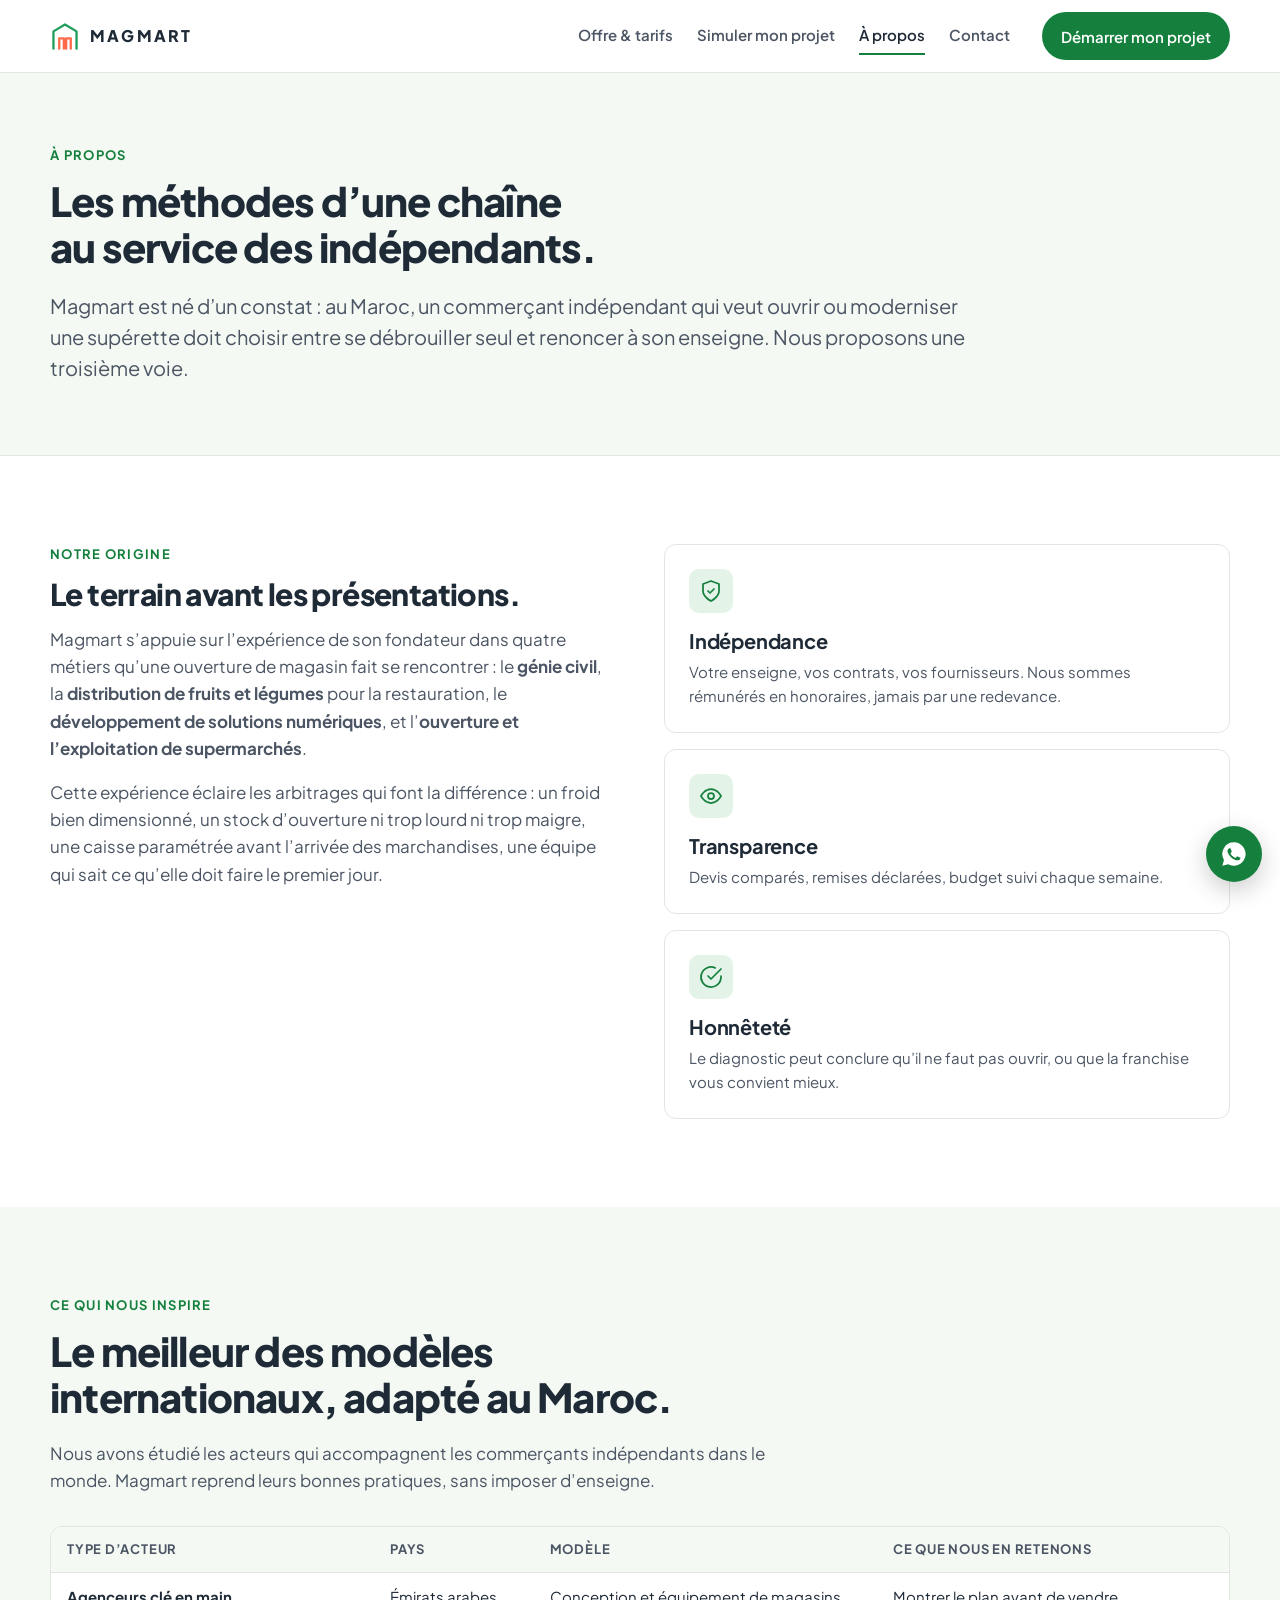
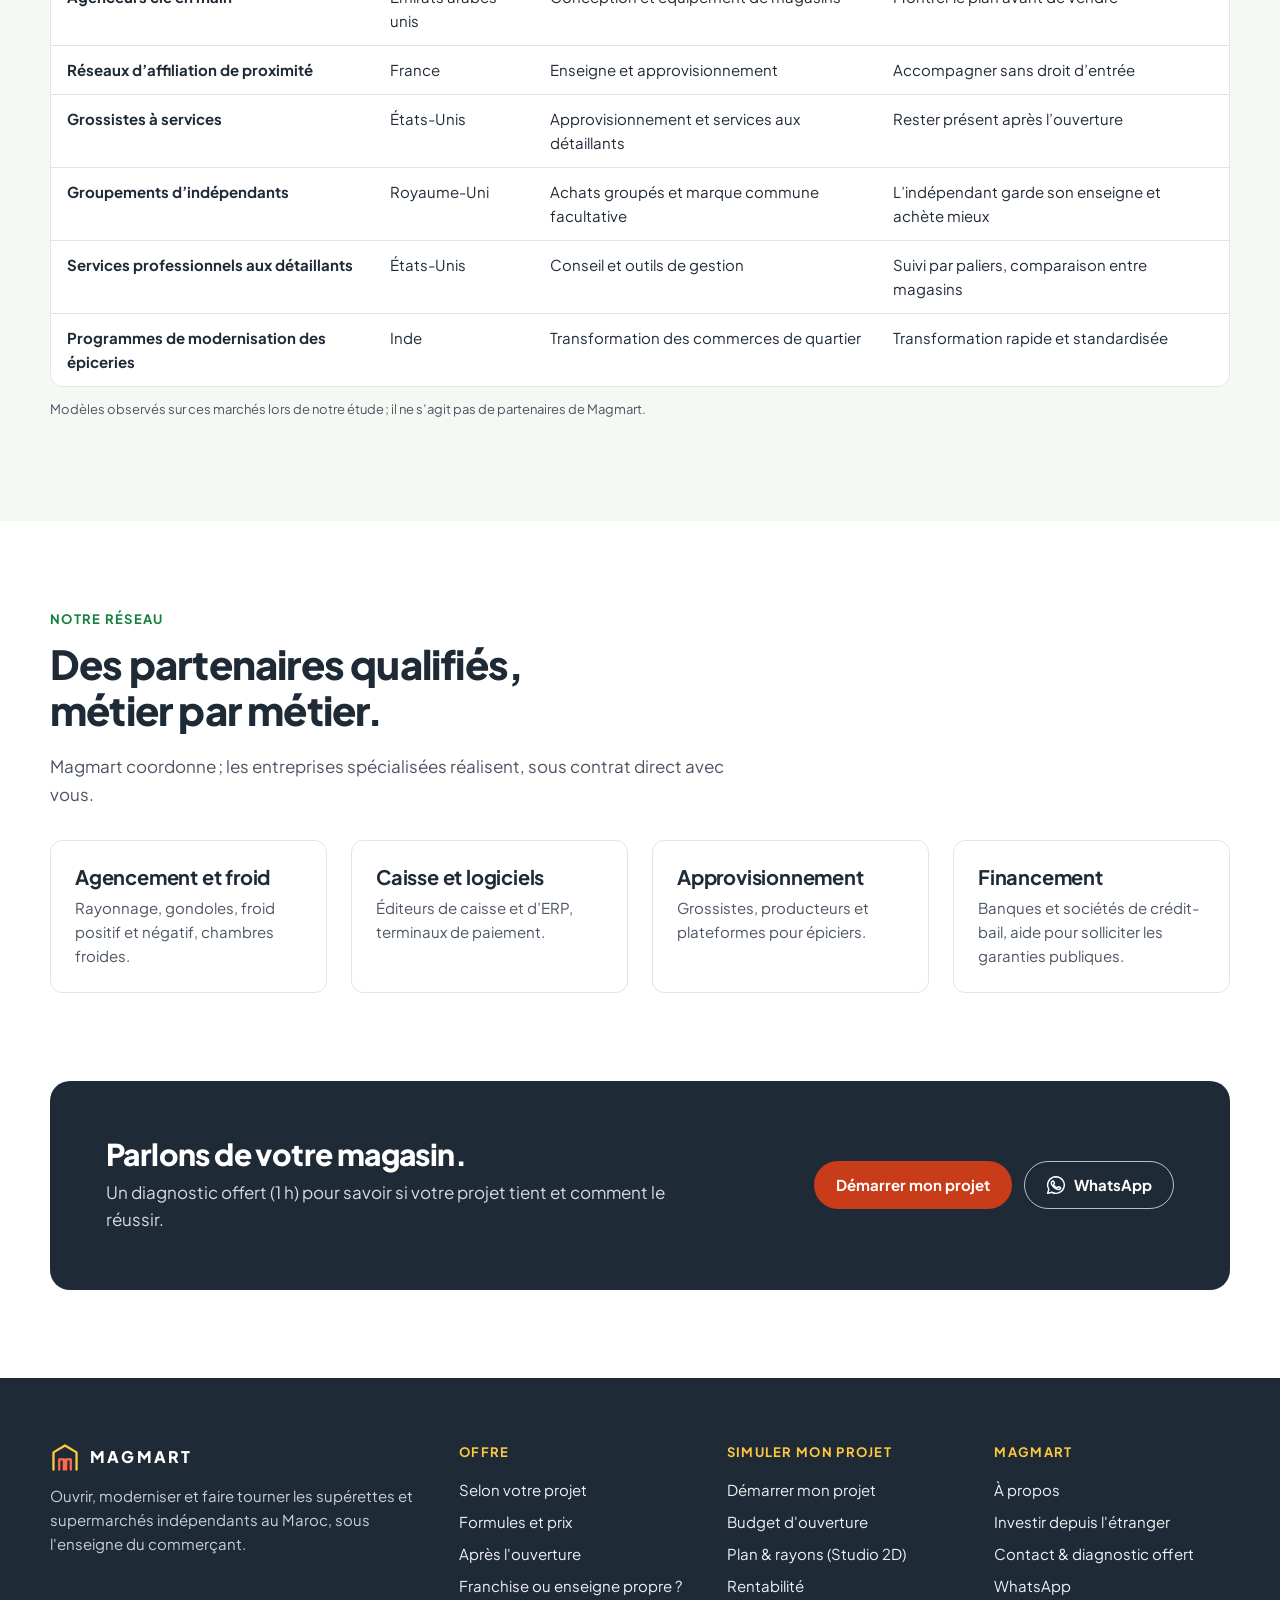
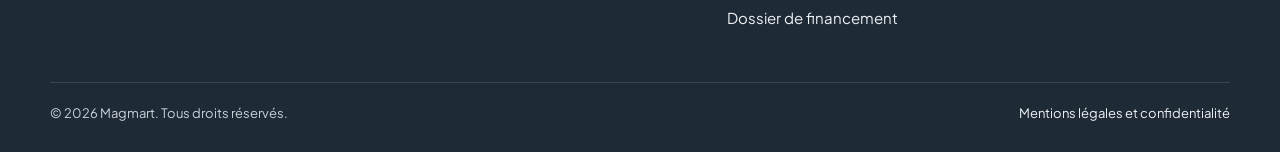
==== a-propos.html @ c004a7e6 "Site web Magmart : refonte complète - Architecture : accueil par stade (« Où en êtes-vous ? »), Offr" ====
<!doctype html>
<html lang="fr">
<head>
  <meta charset="utf-8">
  <meta name="viewport" content="width=device-width, initial-scale=1">
  <title>À propos — Magmart</title>
  <meta name="description" content="Magmart met les méthodes d&#x27;une chaîne au service des commerçants indépendants au Maroc : origine, valeurs, références internationales et réseau de partenaires.">
  <link rel="canonical" href="https://www.magmart.ma/a-propos.html">
  <meta property="og:title" content="À propos — Magmart">
  <meta property="og:description" content="Magmart met les méthodes d&#x27;une chaîne au service des commerçants indépendants au Maroc : origine, valeurs, références internationales et réseau de partenaires.">
  <meta property="og:image" content="https://www.magmart.ma/assets/img/hero-magasin.jpg">
  <meta property="og:locale" content="fr_MA">
  <link rel="icon" href="assets/img/favicon.svg" type="image/svg+xml">
  <link rel="preconnect" href="https://fonts.googleapis.com">
  <link rel="preconnect" href="https://fonts.gstatic.com" crossorigin>
  <link href="https://fonts.googleapis.com/css2?family=Plus+Jakarta+Sans:wght@400;500;600;700;800&display=swap" rel="stylesheet">
  <link rel="stylesheet" href="assets/css/style.css">
  <link rel="stylesheet" href="assets/css/outils.css">
</head>
<body>
<a class="skip" href="#contenu">Aller au contenu</a>
<header class="site-header">
  <div class="wrap">
    <a class="logo" href="index.html" aria-label="Magmart, accueil"><svg viewBox="0 0 26 26" fill="none" stroke-width="2" stroke-linecap="round" stroke-linejoin="round" aria-hidden="true"><path d="M3 24V9l10-6 10 6v15" stroke="#1e9e5a"/><path d="M8 24v-9h4v9M14 24v-9h4v9" stroke="#ff6b4a"/></svg>MAGMART</a>
    <button type="button" class="nav-toggle" aria-label="Menu" aria-expanded="false" aria-controls="menu">
      <svg viewBox="0 0 24 24" fill="none" stroke="currentColor" stroke-width="2" aria-hidden="true"><path d="M3 6h18M3 12h18M3 18h18"/></svg>
    </button>
    <nav class="nav" id="menu" aria-label="Navigation principale"><a href="offre.html">Offre & tarifs</a><a href="projet.html">Simuler mon projet</a><a href="a-propos.html" aria-current="page">À propos</a><a href="contact.html">Contact</a><a href="demarrer.html" class="btn btn--secondary">Démarrer mon projet</a></nav>
  </div>
</header>
<main id="contenu">
<section class="page-hero"><div class="wrap">
  <span class="eyebrow">À propos</span><h1>Les méthodes d’une chaîne au service des indépendants.</h1><p class="lead">Magmart est né d’un constat : au Maroc, un commerçant indépendant qui veut ouvrir ou moderniser une supérette doit choisir entre se débrouiller seul et renoncer à son enseigne. Nous proposons une troisième voie.</p>
</div></section>
<section class="section"><div class="wrap split" style="align-items:start">
  <div class="prose">
    <span class="eyebrow">Notre origine</span>
    <h2 style="margin-top:0">Le terrain avant les présentations.</h2>
    <p>Magmart s’appuie sur l’expérience de son fondateur dans quatre métiers qu’une ouverture de magasin fait se rencontrer : le <strong>génie civil</strong>, la <strong>distribution de fruits et légumes</strong> pour la restauration, le <strong>développement de solutions numériques</strong>, et l’<strong>ouverture et l’exploitation de supermarchés</strong>.</p>
    <p>Cette expérience éclaire les arbitrages qui font la différence : un froid bien dimensionné, un stock d’ouverture ni trop lourd ni trop maigre, une caisse paramétrée avant l’arrivée des marchandises, une équipe qui sait ce qu’elle doit faire le premier jour.</p>
  </div>
  <div class="grid" style="gap:16px">
    <div class="card"><span class="ic-tile"><svg class="ic" viewBox="0 0 24 24" aria-hidden="true"><path d="M12 22s8-4 8-10V5l-8-3-8 3v7c0 6 8 10 8 10zM9 12l2 2 4-4"/></svg></span><h3 style="margin-top:16px">Indépendance</h3><p>Votre enseigne, vos contrats, vos fournisseurs. Nous sommes rémunérés en honoraires, jamais par une redevance.</p></div>
    <div class="card"><span class="ic-tile"><svg class="ic" viewBox="0 0 24 24" aria-hidden="true"><path d="M2 12s3.5-7 10-7 10 7 10 7-3.5 7-10 7S2 12 2 12zM12 15a3 3 0 1 0 0-6 3 3 0 0 0 0 6z"/></svg></span><h3 style="margin-top:16px">Transparence</h3><p>Devis comparés, remises déclarées, budget suivi chaque semaine.</p></div>
    <div class="card"><span class="ic-tile"><svg class="ic" viewBox="0 0 24 24" aria-hidden="true"><path d="M22 11.1V12a10 10 0 1 1-5.9-9.1M22 4 12 14l-3-3"/></svg></span><h3 style="margin-top:16px">Honnêteté</h3><p>Le diagnostic peut conclure qu’il ne faut pas ouvrir, ou que la franchise vous convient mieux.</p></div>
  </div>
</div></section>

<section class="section section--mint"><div class="wrap">
  <div class="section-head"><span class="eyebrow">Ce qui nous inspire</span><h2>Le meilleur des modèles internationaux, adapté au Maroc.</h2>
    <p>Nous avons étudié les acteurs qui accompagnent les commerçants indépendants dans le monde. Magmart reprend leurs bonnes pratiques, sans imposer d’enseigne.</p></div>
  <div class="table-wrap"><table><thead><tr><th>Type d’acteur</th><th>Pays</th><th>Modèle</th><th>Ce que nous en retenons</th></tr></thead>
    <tbody><tr><td><strong>Agenceurs clé en main</strong></td><td>Émirats arabes unis</td><td>Conception et équipement de magasins</td><td>Montrer le plan avant de vendre</td></tr><tr><td><strong>Réseaux d’affiliation de proximité</strong></td><td>France</td><td>Enseigne et approvisionnement</td><td>Accompagner sans droit d’entrée</td></tr><tr><td><strong>Grossistes à services</strong></td><td>États-Unis</td><td>Approvisionnement et services aux détaillants</td><td>Rester présent après l’ouverture</td></tr><tr><td><strong>Groupements d’indépendants</strong></td><td>Royaume-Uni</td><td>Achats groupés et marque commune facultative</td><td>L’indépendant garde son enseigne et achète mieux</td></tr><tr><td><strong>Services professionnels aux détaillants</strong></td><td>États-Unis</td><td>Conseil et outils de gestion</td><td>Suivi par paliers, comparaison entre magasins</td></tr><tr><td><strong>Programmes de modernisation des épiceries</strong></td><td>Inde</td><td>Transformation des commerces de quartier</td><td>Transformation rapide et standardisée</td></tr></tbody></table></div>
  <p class="muted" style="margin-top:12px;font-size:var(--fs-xs)">Modèles observés sur ces marchés lors de notre étude ; il ne s’agit pas de partenaires de Magmart.</p>
</div></section>

<section class="section"><div class="wrap">
  <div class="section-head"><span class="eyebrow">Notre réseau</span><h2>Des partenaires qualifiés, métier par métier.</h2>
    <p>Magmart coordonne ; les entreprises spécialisées réalisent, sous contrat direct avec vous.</p></div>
  <div class="grid grid-4">
    <div class="card"><h3>Agencement et froid</h3><p>Rayonnage, gondoles, froid positif et négatif, chambres froides.</p></div>
    <div class="card"><h3>Caisse et logiciels</h3><p>Éditeurs de caisse et d’ERP, terminaux de paiement.</p></div>
    <div class="card"><h3>Approvisionnement</h3><p>Grossistes, producteurs et plateformes pour épiciers.</p></div>
    <div class="card"><h3>Financement</h3><p>Banques et sociétés de crédit-bail, aide pour solliciter les garanties publiques.</p></div>
  </div>
</div></section>
<section class="section section--cta"><div class="wrap"><div class="cta-band">
  <div><h2>Parlons de votre magasin.</h2><p>Un diagnostic offert (1 h) pour savoir si votre projet tient et comment le réussir.</p></div>
  <div class="btn-row"><a href="demarrer.html" class="btn btn--primary">Démarrer mon projet</a><a href="#" data-wa class="btn btn--ghost"><svg viewBox="0 0 24 24" fill="currentColor" class="ic" aria-hidden="true"><path d="M12 2a10 10 0 0 0-8.6 15.1L2 22l5-1.3A10 10 0 1 0 12 2Zm5.3 14.2c-.2.6-1.3 1.2-1.8 1.2-.5.1-1 .2-3.3-.7-2.8-1.1-4.5-4-4.7-4.2-.1-.2-1.1-1.5-1.1-2.8 0-1.4.7-2 1-2.3.2-.3.5-.3.7-.3h.5c.2 0 .4 0 .6.5l.8 2c.1.2.1.4 0 .5l-.4.6-.4.4c-.1.2-.3.3-.1.6.2.3.8 1.3 1.6 2.1 1.1 1 2 1.3 2.3 1.4.3.2.4.1.6 0l.8-1c.2-.3.4-.2.6-.1l1.9.9c.3.1.5.2.5.3.1.2.1.7-.1 1.3Z"/></svg>WhatsApp</a></div>
</div></div></section>
</main>
<footer class="site-footer">
  <div class="wrap">
    <div class="footer-grid">
      <div>
        <a class="logo" href="index.html"><svg viewBox="0 0 26 26" fill="none" stroke-width="2" stroke-linecap="round" stroke-linejoin="round" aria-hidden="true"><path d="M3 24V9l10-6 10 6v15" stroke="#ffc83d"/><path d="M8 24v-9h4v9M14 24v-9h4v9" stroke="#ff6b4a"/></svg>MAGMART</a>
        <p>Ouvrir, moderniser et faire tourner les supérettes et supermarchés indépendants au Maroc, sous l'enseigne du commerçant.</p>
      </div>
      <div><p class="f-title">Offre</p><a href="offre.html#stades">Selon votre projet</a><a href="offre.html#formules">Formules et prix</a><a href="offre.html#apres">Après l'ouverture</a><a href="franchise-ou-enseigne.html">Franchise ou enseigne propre ?</a></div>
      <div><p class="f-title">Simuler mon projet</p><a href="demarrer.html">Démarrer mon projet</a><a href="simulateur.html">Budget d'ouverture</a><a href="planificateur.html">Plan & rayons (Studio 2D)</a><a href="exploitation.html">Rentabilité</a><a href="dossier.html">Dossier de financement</a></div>
      <div><p class="f-title">Magmart</p><a href="a-propos.html">À propos</a><a href="mre.html">Investir depuis l'étranger</a><a href="contact.html">Contact & diagnostic offert</a><a href="#" data-wa>WhatsApp</a></div>
    </div>
    <div class="footer-bottom"><span>© <span data-year>2026</span> Magmart. Tous droits réservés.</span><a href="mentions-legales.html" style="display:inline">Mentions légales et confidentialité</a></div>
  </div>
</footer>
<a class="wa-float" href="#" data-wa aria-label="Écrire à Magmart sur WhatsApp"><svg viewBox="0 0 24 24" fill="currentColor" aria-hidden="true"><path d="M12 2a10 10 0 0 0-8.6 15.1L2 22l5-1.3A10 10 0 1 0 12 2Zm5.3 14.2c-.2.6-1.3 1.2-1.8 1.2-.5.1-1 .2-3.3-.7-2.8-1.1-4.5-4-4.7-4.2-.1-.2-1.1-1.5-1.1-2.8 0-1.4.7-2 1-2.3.2-.3.5-.3.7-.3h.5c.2 0 .4 0 .6.5l.8 2c.1.2.1.4 0 .5l-.4.6-.4.4c-.1.2-.3.3-.1.6.2.3.8 1.3 1.6 2.1 1.1 1 2 1.3 2.3 1.4.3.2.4.1.6 0l.8-1c.2-.3.4-.2.6-.1l1.9.9c.3.1.5.2.5.3.1.2.1.7-.1 1.3Z"/></svg></a>
<script src="assets/js/main.js"></script>
</body>
</html>
---- assets/css/style.css ----
/* MAGMART — système de design et pages éditoriales.
   Palette « Marché frais ». Règle des couleurs : 70 % blanc/menthe, 20 % encre, 8 % vert, 2 % corail.
   Le corail est réservé à l'action principale (un seul bouton par écran) ; il ne signale jamais une erreur.
   Le vert #1e9e5a est décoratif ; tout texte vert utilise --green-700 (5,02:1 sur blanc). */

:root {
  /* Couleurs */
  --white: #ffffff;
  --mint-50: #f4f9f4;
  --mint-100: #e3f3e8;
  --green: #1e9e5a;
  --green-700: #15803d;
  --green-800: #116633;
  --coral: #ff6b4a;
  --coral-600: #c93c1a;
  --coral-700: #a8321a;
  --coral-50: #fff1ec;
  --sun: #ffc83d;
  --sun-50: #fff8e1;
  --sun-ink: #8a5a00;
  --ink: #1f2a37;
  --ink-soft: #4b5563;
  --ink-mute: #5f6b7a;
  --line: #e1e6e3;
  --field: #8f9a94;
  --danger: #b42318;
  --danger-50: #fef3f2;

  /* Typographie : 7 tailles, rapport 1,25 */
  --font: "Plus Jakarta Sans", "Segoe UI", system-ui, -apple-system, Roboto, Arial, sans-serif;
  --fs-xs: .8125rem;
  --fs-sm: .9375rem;
  --fs-md: 1.0625rem;
  --fs-lg: 1.25rem;
  --fs-xl: clamp(1.5rem, 2.4vw, 1.875rem);
  --fs-2xl: clamp(1.875rem, 3.4vw, 2.5rem);
  --fs-3xl: clamp(2.25rem, 4.6vw, 3.5rem);
  --measure: 62ch;

  /* Espacements (base 8) */
  --sp-1: 4px; --sp-2: 8px; --sp-3: 12px; --sp-4: 16px; --sp-5: 24px;
  --sp-6: 32px; --sp-7: 48px; --sp-8: 64px; --sp-9: 96px;

  --radius: 12px;
  --radius-sm: 8px;
  --shadow-hover: 0 2px 4px rgba(31, 42, 55, .05), 0 12px 28px rgba(31, 42, 55, .09);
  --wrap: 1180px;
  --focus: 0 0 0 2px #fff, 0 0 0 4px var(--green-700);

  /* alias historiques utilisés par les outils */
  --paper: var(--white);
  --green-900: var(--ink);
}

/* ---------- Base ---------- */
* { box-sizing: border-box; }
html { scroll-behavior: smooth; -webkit-text-size-adjust: 100%; }
body { margin: 0; font-family: var(--font); font-size: var(--fs-md); line-height: 1.6; color: var(--ink); background: var(--white); }
img { max-width: 100%; display: block; }
a { color: var(--green-700); text-underline-offset: 3px; }
a:hover { color: var(--green-800); }
h1, h2, h3, h4 { font-weight: 800; line-height: 1.15; letter-spacing: -.02em; margin: 0 0 .5em; color: var(--ink); }
h1 { font-size: var(--fs-3xl); }
h2 { font-size: var(--fs-2xl); }
h3 { font-size: var(--fs-lg); font-weight: 700; letter-spacing: -.01em; }
p { margin: 0 0 1em; }
small { font-size: var(--fs-xs); }
:focus-visible { outline: none; box-shadow: var(--focus); border-radius: 4px; }
.num, .price, table td { font-variant-numeric: tabular-nums; }
.sr-only { position: absolute !important; width: 1px !important; height: 1px !important; padding: 0 !important; margin: -1px !important; overflow: hidden; clip: rect(0 0 0 0); clip-path: inset(50%); white-space: nowrap; border: 0; }
legend.sr-only { float: left; }
fieldset { min-width: 0; }
.skip { position: absolute; left: 8px; top: -60px; background: var(--ink); color: #fff; padding: 10px 16px; border-radius: var(--radius-sm); z-index: 100; }
.skip:focus { top: 8px; }
[hidden] { display: none !important; }

.wrap { width: min(100% - 32px, var(--wrap)); margin-inline: auto; }
.eyebrow { display: block; margin-bottom: var(--sp-3); font-size: var(--fs-xs); font-weight: 700; letter-spacing: .1em; text-transform: uppercase; color: var(--green-700); }
.lead { font-size: var(--fs-lg); line-height: 1.55; color: var(--ink-soft); max-width: var(--measure); }
.muted { color: var(--ink-soft); }
.hl { background: linear-gradient(transparent 62%, var(--sun) 62%, var(--sun) 90%, transparent 90%); padding: 0 .06em; }
.section { padding-block: clamp(56px, 7vw, 88px); }
.section--mint { background: var(--mint-50); }
.section--paper { background: var(--white); }
.section-head { max-width: 720px; margin-bottom: var(--sp-6); }
.section-head p { color: var(--ink-soft); max-width: var(--measure); }
.center { text-align: center; margin-inline: auto; }
.center .lead, .center p { margin-inline: auto; }

/* ---------- Icônes (une seule famille, trait 1,75) ---------- */
.ic { width: 24px; height: 24px; flex: none; stroke: currentColor; fill: none; stroke-width: 1.75; stroke-linecap: round; stroke-linejoin: round; }
.ic-tile { display: inline-grid; place-items: center; width: 44px; height: 44px; border-radius: 10px; background: var(--mint-100); color: var(--green-700); }

/* ---------- Boutons : primary (corail, un par écran) · secondary (vert) · ghost ---------- */
.btn {
  display: inline-flex; align-items: center; justify-content: center; gap: .5em;
  min-height: 48px; padding: 0 1.4em; border-radius: 999px; border: 1.5px solid transparent;
  font: 700 var(--fs-sm)/1.2 var(--font); text-decoration: none; white-space: nowrap; cursor: pointer;
  transition: background .18s, color .18s, border-color .18s, box-shadow .18s;
}
.btn .ic { width: 20px; height: 20px; }
.btn--primary { background: var(--coral-600); color: #fff; }
.btn--primary:hover { background: var(--coral-700); color: #fff; }
.btn--secondary, .btn--green, .btn--wa { background: var(--green-700); color: #fff; }
.btn--secondary:hover, .btn--green:hover, .btn--wa:hover { background: var(--green-800); color: #fff; }
.btn--ghost { background: var(--white); color: var(--ink); border-color: #9aa5a0; }
.btn--ghost:hover { border-color: var(--green-700); color: var(--green-800); }
.btn--sm { min-height: 40px; padding: 0 1.1em; font-size: var(--fs-xs); }
.btn--block { width: 100%; }
.btn-sm { min-height: 40px; padding: 0 1.1em; font-size: var(--fs-xs); }
.btn-danger { background: var(--white); color: var(--danger); border-color: #e4a39b; }
.btn-row { display: flex; flex-wrap: wrap; gap: var(--sp-3); align-items: center; }
.link-arrow { font-weight: 700; text-decoration: none; }
.link-arrow::after { content: " →"; }

/* ---------- Carte : un seul modèle ---------- */
.card { background: var(--white); border: 1px solid var(--line); border-radius: var(--radius); padding: var(--sp-5); }
a.card, .card--link { color: inherit; text-decoration: none; transition: box-shadow .18s, border-color .18s; }
a.card:not(.stage):not(.hub-step) { display: block; }
a.card:hover, .card--link:hover { box-shadow: var(--shadow-hover); border-color: #cdd6d0; color: inherit; }
.card--featured { border: 2px solid var(--green-700); }
.card h3 { margin-bottom: var(--sp-2); }
.card p { color: var(--ink-soft); font-size: var(--fs-sm); margin: 0; }
.grid { display: grid; gap: var(--sp-5); grid-template-columns: minmax(0, 1fr); }
.grid-2 { grid-template-columns: repeat(2, minmax(0, 1fr)); }
.grid-3 { grid-template-columns: repeat(3, minmax(0, 1fr)); }
.grid-4 { grid-template-columns: repeat(4, minmax(0, 1fr)); }
.grid-5 { grid-template-columns: repeat(5, minmax(0, 1fr)); }
@media (max-width: 1060px) { .grid-4, .grid-5 { grid-template-columns: repeat(2, minmax(0, 1fr)); } }
@media (max-width: 760px) { .grid-2, .grid-3, .grid-4, .grid-5 { grid-template-columns: 1fr; } }

/* ---------- Badge ---------- */
.badge { display: inline-block; font: 700 .75rem/1 var(--font); letter-spacing: .06em; text-transform: uppercase; padding: 6px 10px; border-radius: 6px; background: var(--mint-100); color: var(--green-800); }
.badge--info { background: var(--sun-50); color: var(--sun-ink); }
.badge--accent { background: var(--coral-50); color: var(--coral-600); }

/* ---------- Listes ---------- */
.checklist { list-style: none; padding: 0; margin: 0 0 var(--sp-4); }
.checklist li { position: relative; padding-left: 30px; margin-bottom: var(--sp-2); font-size: var(--fs-sm); }
.checklist li::before {
  content: ""; position: absolute; left: 0; top: .2em; width: 20px; height: 20px; border-radius: 50%;
  background: var(--mint-100) url("data:image/svg+xml,%3Csvg xmlns='http://www.w3.org/2000/svg' viewBox='0 0 20 20'%3E%3Cpath d='M5 10.5l3.2 3L15 7' fill='none' stroke='%2315803d' stroke-width='2.4' stroke-linecap='round' stroke-linejoin='round'/%3E%3C/svg%3E") center/14px no-repeat;
}

/* ---------- Champs ---------- */
.form { display: grid; grid-template-columns: minmax(0, 1fr) minmax(0, 1fr); gap: var(--sp-4); }
.form .full { grid-column: 1 / -1; }
.form fieldset { border: 0; padding: 0; margin: 0; display: grid; grid-template-columns: minmax(0, 1fr) minmax(0, 1fr); gap: var(--sp-4); grid-column: 1 / -1; min-width: 0; }
.form fieldset .full { grid-column: 1 / -1; }
.form legend { font-weight: 800; font-size: var(--fs-md); padding: 0; margin-bottom: var(--sp-3); }
.form label, .lbl { display: block; font-size: var(--fs-sm); font-weight: 600; margin-bottom: 6px; color: var(--ink); }
.form input, .form select, .form textarea, .field {
  width: 100%; min-height: 44px; padding: 10px 14px; border: 1.5px solid var(--field); border-radius: var(--radius-sm);
  font: inherit; font-size: var(--fs-md); background: #fff; color: var(--ink);
}
.form textarea { min-height: 110px; }
.form input:focus, .form select:focus, .form textarea:focus, .field:focus { border-color: var(--green-700); box-shadow: var(--focus); outline: none; }
.form .help { display: block; font-size: var(--fs-xs); color: var(--ink-soft); margin-top: 4px; }
.form .consent { display: grid; grid-template-columns: 20px 1fr; gap: var(--sp-3); align-items: start; font-size: var(--fs-xs); font-weight: 400; color: var(--ink-soft); }
.form .consent input { width: 20px; min-height: 20px; height: 20px; margin-top: 2px; accent-color: var(--green-700); flex: none; }
.form-status { grid-column: 1 / -1; padding: var(--sp-4); border-radius: var(--radius-sm); background: var(--mint-100); color: var(--green-800); font-weight: 600; }
@media (max-width: 620px) { .form, .form fieldset { grid-template-columns: minmax(0, 1fr); } }

/* Choix segmenté (toujours dans un fieldset) */
.seg { display: flex; flex-wrap: wrap; gap: var(--sp-2); border: 0; padding: 0; margin: 0; }
.seg legend { width: 100%; font-weight: 600; font-size: var(--fs-sm); margin-bottom: var(--sp-2); padding: 0; }
.seg label { position: relative; margin: 0; }
.seg input { position: absolute; opacity: 0; pointer-events: none; }
.seg span { display: inline-flex; align-items: center; min-height: 40px; padding: 0 14px; border: 1.5px solid var(--field); border-radius: 999px; font-size: var(--fs-sm); font-weight: 600; cursor: pointer; color: var(--ink); background: #fff; }
.seg span:hover { border-color: var(--green-700); }
.seg input:checked + span { background: var(--green-700); border-color: var(--green-700); color: #fff; }
.seg input:focus-visible + span { box-shadow: var(--focus); }

/* ---------- Tableau ---------- */
.table-wrap { overflow-x: auto; border: 1px solid var(--line); border-radius: var(--radius); background: var(--white); }
table { border-collapse: collapse; width: 100%; font-size: var(--fs-sm); }
.table-wrap table { min-width: 640px; }
th, td { text-align: left; padding: 12px 16px; border-bottom: 1px solid var(--line); vertical-align: top; }
th { background: var(--mint-50); font-size: var(--fs-xs); letter-spacing: .06em; text-transform: uppercase; color: var(--ink-soft); }
th span { display: block; font-weight: 500; text-transform: none; letter-spacing: 0; }
tr:last-child td { border-bottom: 0; }
td.yes { color: var(--green-700); font-weight: 700; }
td.part { color: var(--sun-ink); }
td.no { color: var(--ink-mute); }
.col-us { background: #f0faf3; }
th.col-us { background: var(--green-700); color: #fff; }
td.price-cell { white-space: nowrap; font-weight: 700; text-align: right; }
.card td.price-cell { white-space: normal; }

/* ---------- Alerte ---------- */
.alert { display: flex; gap: var(--sp-3); padding: var(--sp-3) var(--sp-4); border-radius: var(--radius-sm); font-size: var(--fs-sm); background: var(--mint-100); color: var(--green-800); }
.alert--info { background: var(--sun-50); color: var(--sun-ink); }
.alert--danger { background: var(--danger-50); color: var(--danger); }

/* ---------- En-tête ---------- */
.site-header { position: sticky; top: 0; z-index: 50; background: rgba(255, 255, 255, .96); backdrop-filter: blur(10px); border-bottom: 1px solid var(--line); }
.site-header .wrap { display: flex; align-items: center; justify-content: space-between; height: 72px; gap: var(--sp-5); }
.logo { display: inline-flex; align-items: center; gap: 10px; color: var(--ink); text-decoration: none; font-weight: 800; letter-spacing: .14em; font-size: 1rem; }
.logo svg { width: 30px; height: 30px; }
.nav { display: flex; align-items: center; gap: var(--sp-5); }
.nav a { color: var(--ink-soft); text-decoration: none; font-size: var(--fs-sm); font-weight: 600; padding: 6px 0; border-bottom: 2px solid transparent; }
.nav a:hover { color: var(--ink); }
.nav a[aria-current="page"] { color: var(--ink); border-bottom-color: var(--green-700); }
.nav .btn { border-bottom: 0; padding: 0 1.2em; margin-left: var(--sp-2); }
.nav .btn--primary, .nav .btn--secondary { color: #fff; }
.nav .btn--ghost { color: var(--ink); }
.nav-toggle { display: none; background: none; border: 0; color: var(--ink); width: 44px; height: 44px; cursor: pointer; border-radius: 8px; }
.nav-toggle svg { width: 26px; height: 26px; }
@media (max-width: 1080px) {
  .nav-toggle { display: grid; place-items: center; }
  .nav { position: absolute; top: 72px; left: 0; right: 0; flex-direction: column; align-items: stretch; gap: 0; background: var(--white); padding: var(--sp-2) var(--sp-4) var(--sp-5); display: none; border-bottom: 1px solid var(--line); box-shadow: var(--shadow-hover); }
  .nav.open { display: flex; }
  .nav a { padding: 14px 4px; border-bottom: 1px solid var(--line); }
  .nav a[aria-current="page"] { border-bottom-color: var(--line); color: var(--green-700); }
  .nav .btn { margin: var(--sp-4) 0 0; }
}

/* ---------- Hero (accueil) ---------- */
.hero { background: var(--mint-50); padding-block: clamp(40px, 6vw, 80px); overflow: hidden; }
.hero-grid { display: grid; grid-template-columns: 7fr 5fr; gap: var(--sp-7); align-items: center; }
.hero h1 { max-width: 15ch; }
.hero .lead { margin-bottom: var(--sp-5); }
.hero-media { position: relative; }
.hero-media img { width: 100%; height: auto; aspect-ratio: 4 / 5; object-fit: cover; object-position: 72% center; border-radius: 16px; filter: saturate(1.05) brightness(1.06); }
.hero-media .hero-note { position: absolute; left: -24px; bottom: 28px; background: var(--white); border: 1px solid var(--line); border-radius: var(--radius); padding: var(--sp-3) var(--sp-4); box-shadow: var(--shadow-hover); font-size: var(--fs-sm); max-width: 260px; }
.hero-media .hero-note b { display: block; font-size: var(--fs-lg); color: var(--green-700); }
.hero-sub { margin-top: var(--sp-4); font-size: var(--fs-sm); color: var(--ink-soft); }
@media (max-width: 900px) {
  .hero-grid { grid-template-columns: 1fr; gap: var(--sp-6); }
  .hero-media img { aspect-ratio: 16 / 10; }
  .hero-media .hero-note { left: 12px; bottom: 12px; }
}

/* ---------- Tuiles de stade ---------- */
.stages { display: grid; grid-template-columns: repeat(5, minmax(0, 1fr)); gap: var(--sp-4); }
.stage { display: flex; flex-direction: column; gap: var(--sp-2); min-height: 100%; }
.stage .ic-tile { margin-bottom: var(--sp-2); }
.stage h3 { font-size: var(--fs-md); margin: 0; }
.stage .sub { font-size: var(--fs-xs); color: var(--ink-mute); }
.stage p { flex: 1; }
.stage .to { margin-top: var(--sp-3); padding-top: var(--sp-3); border-top: 1px solid var(--line); font-size: var(--fs-xs); font-weight: 700; color: var(--green-700); }
@media (max-width: 1060px) { .stages { grid-template-columns: repeat(2, minmax(0, 1fr)); } }
@media (max-width: 560px) { .stages { grid-template-columns: 1fr; } }

/* ---------- Étapes numérotées ---------- */
.steps { display: grid; grid-template-columns: repeat(3, minmax(0, 1fr)); gap: var(--sp-5); counter-reset: st; }
.step { counter-increment: st; position: relative; padding-top: var(--sp-7); }
.step::before { content: counter(st); position: absolute; top: 0; left: 0; display: grid; place-items: center; width: 36px; height: 36px; border-radius: 50%; background: var(--ink); color: #fff; font-weight: 800; font-size: var(--fs-sm); }
.step h3 { font-size: var(--fs-lg); }
.step p { color: var(--ink-soft); font-size: var(--fs-sm); }
@media (max-width: 760px) { .steps { grid-template-columns: 1fr; } }

/* ---------- Bloc Espace projet (accueil) ---------- */
.split { display: grid; grid-template-columns: 1fr 1fr; gap: var(--sp-7); align-items: center; }
@media (max-width: 900px) { .split { grid-template-columns: 1fr; gap: var(--sp-6); } }
.toollist { list-style: none; padding: 0; margin: 0 0 var(--sp-5); display: grid; gap: var(--sp-3); }
.toollist li { display: flex; gap: var(--sp-4); align-items: flex-start; }
.toollist .n { flex: none; display: grid; place-items: center; width: 32px; height: 32px; border-radius: 8px; background: var(--white); border: 1px solid var(--line); font-weight: 800; font-size: var(--fs-sm); }
.toollist b { display: block; }
.toollist span { font-size: var(--fs-sm); color: var(--ink-soft); }
.mock { background: var(--white); border: 1px solid var(--line); border-radius: 16px; padding: var(--sp-4); }
.mock svg { width: 100%; height: auto; display: block; }

/* ---------- Formules ---------- */
.pack { display: flex; flex-direction: column; }
.pack .badge { align-self: flex-start; margin-bottom: var(--sp-3); }
.pack h3 { margin-bottom: var(--sp-1); }
.pack .for { font-size: var(--fs-sm); color: var(--ink-soft); min-height: 3.2em; }
.price { font-size: var(--fs-xl); font-weight: 800; letter-spacing: -.02em; margin: var(--sp-3) 0 2px; white-space: nowrap; }
.price small { font-size: var(--fs-xs); font-weight: 600; letter-spacing: 0; color: var(--ink-mute); }
.price-note { font-size: var(--fs-xs); color: var(--ink-mute); margin-bottom: var(--sp-4); }
.pack { position: relative; padding-top: var(--sp-6); }
.pack .badge { position: absolute; top: -12px; left: var(--sp-5); margin: 0; }
.pack .price { font-size: var(--fs-lg); white-space: normal; }
.card .price-note { margin-bottom: var(--sp-4); }
.nw { white-space: nowrap; }
.pack .checklist { flex: 1; }
.pack .btn { margin-top: auto; }

/* ---------- FAQ ---------- */
.faq { max-width: 820px; }
.faq details { border-bottom: 1px solid var(--line); }
.faq summary { cursor: pointer; list-style: none; display: flex; justify-content: space-between; align-items: center; gap: var(--sp-4); min-height: 56px; padding: var(--sp-3) 0; font-weight: 700; font-size: var(--fs-md); }
.faq summary::-webkit-details-marker { display: none; }
.faq summary::after { content: "+"; display: grid; place-items: center; flex: none; width: 32px; height: 32px; border-radius: 50%; background: var(--mint-100); color: var(--green-800); font-size: 1.2rem; }
.faq details[open] summary::after { content: "–"; background: var(--green-700); color: #fff; }
.faq details > div, .faq details > p { padding: 0 0 var(--sp-4); color: var(--ink-soft); max-width: var(--measure); }

/* Accordéon des pages d'offre */
.acc { border: 1px solid var(--line); border-radius: var(--radius); background: var(--white); margin-bottom: var(--sp-3); }
.acc > summary { cursor: pointer; list-style: none; display: flex; justify-content: space-between; align-items: center; gap: var(--sp-4); padding: var(--sp-4) var(--sp-5); font-weight: 700; min-height: 60px; }
.acc > summary::-webkit-details-marker { display: none; }
.acc > summary > span { min-width: 0; }
.acc > summary small { display: block; font-weight: 500; color: var(--ink-mute); }
.acc > summary::after { content: "+"; display: grid; place-items: center; flex: none; width: 32px; height: 32px; border-radius: 50%; background: var(--mint-100); color: var(--green-800); font-size: 1.2rem; }
.acc[open] > summary::after { content: "–"; }
.acc > .acc-body { padding: 0 var(--sp-5) var(--sp-5); }

/* ---------- Bandeau d'appel final ---------- */
.cta-band { background: var(--ink); color: #fff; border-radius: 20px; padding: clamp(32px, 5vw, 56px); display: grid; grid-template-columns: 1.4fr 1fr; gap: var(--sp-6); align-items: center; }
.cta-band h2 { color: #fff; margin: 0 0 var(--sp-2); font-size: var(--fs-xl); }
.cta-band p { color: #d5dbe2; margin: 0; }
.cta-band .btn-row { justify-content: flex-end; }
.cta-band .btn--ghost { background: transparent; color: #fff; border-color: rgba(255, 255, 255, .7); }
.cta-band .btn--ghost:hover { background: #fff; color: var(--ink); }
@media (max-width: 860px) { .cta-band { grid-template-columns: minmax(0, 1fr); } .cta-band .btn-row { justify-content: flex-start; } }

/* ---------- Pages éditoriales : en-tête ---------- */
.page-hero { background: var(--mint-50); padding-block: clamp(40px, 6vw, 72px); border-bottom: 1px solid var(--line); }
.page-hero h1 { font-size: var(--fs-2xl); max-width: 22ch; }
.page-hero .lead { margin: 0; }
.anchors { display: flex; flex-wrap: wrap; gap: var(--sp-2); margin-top: var(--sp-5); }
.anchors a { display: inline-flex; align-items: center; min-height: 40px; padding: 0 14px; border: 1px solid var(--line); border-radius: 999px; background: var(--white); color: var(--ink); text-decoration: none; font-size: var(--fs-sm); font-weight: 600; }
.anchors a:hover { border-color: var(--green-700); }

/* Offre par stade */
.stage-row { display: grid; grid-template-columns: 300px 1fr; gap: var(--sp-6); padding-block: var(--sp-6); border-top: 1px solid var(--line); scroll-margin-top: 90px; }
.stage-row:first-of-type { border-top: 0; }
.stage-row aside .ic-tile { margin-bottom: var(--sp-3); }
.stage-row aside h3 { font-size: var(--fs-xl); }
.stage-row aside p { color: var(--ink-soft); font-size: var(--fs-sm); }
.stage-offer { display: grid; grid-template-columns: 1.3fr 1fr; gap: var(--sp-5); align-items: start; }
.stage-offer .card { height: 100%; }
@media (max-width: 900px) { .stage-row, .stage-offer { grid-template-columns: minmax(0, 1fr); gap: var(--sp-4); } }

/* Contact */
.contact-grid { display: grid; grid-template-columns: minmax(0, 1.4fr) minmax(0, 1fr); gap: var(--sp-7); align-items: start; }
.contact-aside { background: var(--mint-50); border: 1px solid var(--line); border-radius: var(--radius); padding: var(--sp-6); }
.contact-aside ol { padding-left: 1.2em; font-size: var(--fs-sm); }
.contact-aside li { margin-bottom: var(--sp-2); }
@media (max-width: 900px) { .contact-grid { grid-template-columns: minmax(0, 1fr); } }

/* Texte long (mentions, à propos) */
.prose { max-width: 72ch; }
.prose h2 { font-size: var(--fs-xl); margin-top: var(--sp-7); }
.prose h3 { margin-top: var(--sp-5); }
.prose p, .prose li { color: var(--ink-soft); }
.todo { background: var(--sun-50); color: var(--sun-ink); padding: 0 .3em; border-radius: 4px; font-weight: 600; }

/* ---------- Pied de page ---------- */
.site-footer { background: var(--ink); color: #c8d0d9; padding: var(--sp-8) 0 var(--sp-5); font-size: var(--fs-sm); }
.footer-grid { display: grid; grid-template-columns: 1.6fr 1fr 1fr 1fr; gap: var(--sp-6); }
.site-footer .f-title { font-size: var(--fs-xs); font-weight: 700; letter-spacing: .1em; text-transform: uppercase; color: var(--sun); margin: 0 0 var(--sp-3); }
.site-footer a { color: #eef1f4; text-decoration: none; display: block; padding: 4px 0; }
.site-footer a:hover { color: #fff; text-decoration: underline; }
.site-footer .logo { display: inline-flex; color: #fff; margin-bottom: var(--sp-3); padding: 0; }
.footer-bottom { margin-top: var(--sp-7); padding-top: var(--sp-4); border-top: 1px solid rgba(255, 255, 255, .12); display: flex; justify-content: space-between; align-items: center; flex-wrap: wrap; gap: var(--sp-3); font-size: var(--fs-xs); }
.site-footer--compact { padding: var(--sp-5) 0; }
.site-footer--compact .footer-bottom { margin-top: 0; padding-top: 0; border-top: 0; }
@media (max-width: 860px) { .footer-grid { grid-template-columns: 1fr 1fr; } }
@media (max-width: 520px) { .footer-grid { grid-template-columns: 1fr; } }

/* ---------- WhatsApp flottant (icône seule, contraste non textuel ≥ 3:1) ---------- */
.wa-float { position: fixed; right: 18px; bottom: 18px; z-index: 60; width: 56px; height: 56px; border-radius: 50%; background: var(--green-700); color: #fff; display: grid; place-items: center; box-shadow: 0 8px 24px rgba(0, 0, 0, .2); }
.wa-float svg { width: 28px; height: 28px; }
.wa-float:hover { background: var(--green-800); color: #fff; }

/* ---------- Apparitions ---------- */
.js .reveal { opacity: 0; transform: translateY(12px); transition: opacity .5s ease, transform .5s ease; }
.js .reveal.in { opacity: 1; transform: none; }
@media (prefers-reduced-motion: reduce) {
  html { scroll-behavior: auto; }
  .js .reveal { opacity: 1; transform: none; transition: none; }
}

@media print {
  .site-header, .site-footer, .wa-float, .no-print { display: none !important; }
  body { font-size: 11pt; }
}

/* ---------- Finitions (revue de conception) ---------- */
h1, h2, h3 { text-wrap: balance; }
.stage .sub, .stage .to { display: block; line-height: 1.35; }
.section:not(.section--mint):not(.hero) + .section--cta { padding-top: 0; }
.mre-check { display: inline-flex; align-items: center; gap: var(--sp-2); font-weight: 600; }
.mre-check input { width: 20px; height: 20px; min-height: 20px; accent-color: var(--green-700); }

/* ---------- Finitions (revue de conception) ---------- */
h1, h2, h3 { text-wrap: balance; }
.stage .sub, .stage .to { display: block; line-height: 1.35; }
.section:not(.section--mint):not(.hero) + .section--cta { padding-top: 0; }
.mre-check { display: inline-flex; align-items: center; gap: var(--sp-2); font-weight: 600; }
.mre-check input { width: 20px; height: 20px; min-height: 20px; accent-color: var(--green-700); }

@media (max-width: 420px) { .btn { white-space: normal; text-align: center; padding-block: 10px; } }
---- assets/css/outils.css ----
/* MAGMART — Espace projet : en-tête compact, barre d'étapes, gabarit d'application,
   Profil, Budget, Plan & rayons (Studio 2D), Rentabilité, Financement, page Espace projet.
   S'appuie sur les jetons et composants de style.css. */

/* =========================================================
   En-tête compact et barre d'étapes
   ========================================================= */
.tool-head { background: var(--mint-50); border-bottom: 1px solid var(--line); padding: var(--sp-4) 0 var(--sp-5); }
.pstep { display: flex; align-items: center; gap: var(--sp-4); flex-wrap: wrap; margin-bottom: var(--sp-4); }
.pstep-home { display: inline-flex; align-items: center; gap: 6px; font-size: var(--fs-xs); font-weight: 700; color: var(--ink-soft); text-decoration: none; min-height: 40px; }
.pstep-home .ic { width: 18px; height: 18px; }
.pstep ol { display: flex; flex-wrap: wrap; gap: var(--sp-2); list-style: none; margin: 0; padding: 0; }
.pstep li a { display: inline-flex; align-items: center; gap: 8px; min-height: 40px; padding: 0 14px 0 6px; border: 1px solid var(--line); border-radius: 999px; background: var(--white); color: var(--ink-soft); text-decoration: none; font-size: var(--fs-xs); font-weight: 700; }
.pstep li a:hover { border-color: var(--green-700); color: var(--ink); }
.pstep-n { display: grid; place-items: center; width: 28px; height: 28px; border-radius: 50%; background: var(--mint-100); color: var(--green-800); font-size: var(--fs-xs); position: relative; }
.pstep-l small { font-weight: 500; color: var(--ink-mute); margin-left: 4px; }
.pstep li.done .pstep-n { background: var(--green-700); color: transparent; }
.pstep li.done .pstep-n::after { content: "✓"; position: absolute; inset: 0; display: grid; place-items: center; color: #fff; }
.pstep li a[aria-current="step"] { background: var(--ink); border-color: var(--ink); color: #fff; }
.pstep li a[aria-current="step"] .pstep-n { background: #fff; color: var(--ink); }
.pstep li.done a[aria-current="step"] .pstep-n { color: transparent; }
.pstep li.done a[aria-current="step"] .pstep-n { color: transparent; }
.pstep li.done a[aria-current="step"] .pstep-n::after { color: var(--ink); }
.pstep li a[aria-current="step"] .pstep-l small { color: #c8d0d9; }
.tool-title h1 { font-size: var(--fs-xl); margin: 0 0 4px; }
.tool-title p { margin: 0; color: var(--ink-soft); font-size: var(--fs-sm); max-width: var(--measure); }
@media (max-width: 760px) {
  .pstep ol { flex-wrap: nowrap; overflow-x: auto; width: 100%; padding-bottom: 4px; }
  .pstep-l { white-space: nowrap; }
  .pstep li a:not([aria-current="step"]) .pstep-l { display: none; }
  .pstep li a:not([aria-current="step"]) { padding: 0 6px; }
}

.tool-body { padding: var(--sp-6) 0 var(--sp-7); }
.tool-nav { display: flex; justify-content: space-between; gap: var(--sp-3); flex-wrap: wrap; padding: var(--sp-5) 0 var(--sp-7); border-top: 1px solid var(--line); }
@media (max-width: 560px) { .tool-nav .btn { width: 100%; white-space: normal; text-align: center; } }

/* Gabarit d'application : saisie à gauche, résultat fixe à droite */
.tool-layout { display: grid; grid-template-columns: minmax(0, 1fr) minmax(0, 1fr); gap: var(--sp-5); align-items: start; }
.tool-result { position: sticky; top: 88px; max-height: calc(100vh - 104px); overflow: auto; }
@media (max-width: 900px) { .tool-layout { grid-template-columns: 1fr; } .tool-result { position: static; } }

/* =========================================================
   Budget d'ouverture
   ========================================================= */
.sim-form { display: grid; gap: var(--sp-5); }
.range-field .lbl { display: flex; justify-content: space-between; }
.range-field output { font-weight: 800; color: var(--green-700); }
input[type=range] { width: 100%; accent-color: var(--green-700); min-height: 32px; }
.sim-total { font-size: var(--fs-2xl); font-weight: 800; letter-spacing: -.02em; color: var(--ink); line-height: 1.1; font-variant-numeric: tabular-nums; }
.sim-range { color: var(--ink-soft); font-size: var(--fs-sm); margin-top: 4px; }
.sim-lines { list-style: none; padding: 0; margin: var(--sp-4) 0; font-size: var(--fs-sm); }
.sim-lines li { display: flex; justify-content: space-between; gap: var(--sp-3); padding: 8px 0; border-bottom: 1px solid var(--line); }
.sim-lines li span:last-child { font-variant-numeric: tabular-nums; font-weight: 700; white-space: nowrap; }
.kpis { display: grid; grid-template-columns: 1fr 1fr; gap: var(--sp-3); margin-bottom: var(--sp-4); }
.sim-kpi { background: var(--mint-50); border-radius: var(--radius-sm); padding: var(--sp-3); }
.sim-kpi b { display: block; font-size: var(--fs-lg); font-variant-numeric: tabular-nums; }
.sim-kpi small { color: var(--ink-soft); }

/* =========================================================
   Profil (parcours)
   ========================================================= */
.wizard { max-width: 880px; margin: 0 auto; }
.wz-progress { display: flex; gap: 6px; margin-bottom: var(--sp-2); }
.wz-progress span { flex: 1; height: 6px; border-radius: 3px; background: var(--line); }
.wz-progress span.done { background: var(--green-700); }
.wz-meta { display: flex; justify-content: space-between; flex-wrap: wrap; gap: var(--sp-2); font-size: var(--fs-xs); color: var(--ink-soft); margin-bottom: var(--sp-4); }
.wz-card { background: var(--white); border: 1px solid var(--line); border-radius: 16px; padding: clamp(20px, 4vw, 40px); }
.wz-step h2 { font-size: var(--fs-xl); margin-bottom: var(--sp-2); }
.wz-step h2:focus { box-shadow: none; }
.wz-step > p { color: var(--ink-soft); }
.choices { display: grid; grid-template-columns: repeat(auto-fit, minmax(200px, 1fr)); gap: var(--sp-3); margin: var(--sp-4) 0; border: 0; padding: 0; }
.choices legend { font-weight: 700; font-size: var(--fs-sm); margin-bottom: var(--sp-2); padding: 0; }
.choice { position: relative; }
.choice input { position: absolute; opacity: 0; pointer-events: none; }
.choice > span { display: flex; flex-direction: column; gap: 2px; height: 100%; padding: var(--sp-4); border: 1.5px solid var(--field); border-radius: var(--radius); cursor: pointer; background: #fff; }
.choice > span b { font-size: var(--fs-md); }
.choice > span small { color: var(--ink-soft); }
.choice .ic-tile { margin-bottom: var(--sp-2); }
.choice > span:hover { border-color: var(--green-700); }
.choice input:checked + span { border-color: var(--green-700); background: var(--mint-50); box-shadow: inset 0 0 0 1px var(--green-700); }
.choice input:focus-visible + span { box-shadow: var(--focus); }
.choices--compact { grid-template-columns: repeat(auto-fit, minmax(150px, 1fr)); }
.choices--compact .choice > span { padding: var(--sp-3) var(--sp-4); }
.mre-toggle { display: flex; align-items: center; gap: var(--sp-3); margin-top: var(--sp-4); padding: var(--sp-3) var(--sp-4); border: 1px dashed var(--field); border-radius: var(--radius-sm); cursor: pointer; font-size: var(--fs-sm); font-weight: 600; }
.mre-toggle input { width: 20px; height: 20px; accent-color: var(--green-700); flex: none; }
.mre-toggle span { display: inline-flex; align-items: center; gap: var(--sp-2); }
.mre-toggle .ic { color: var(--green-700); width: 20px; height: 20px; }
.wz-fields { display: grid; grid-template-columns: 1fr 1fr; gap: var(--sp-4); margin: var(--sp-4) 0; }
.wz-fields .lbl { display: flex; justify-content: space-between; }
.wz-fields output { font-weight: 800; color: var(--green-700); }
@media (max-width: 620px) { .wz-fields { grid-template-columns: 1fr; } }
.wz-nav { display: flex; justify-content: space-between; gap: var(--sp-3); margin-top: var(--sp-5); padding-top: var(--sp-5); border-top: 1px solid var(--line); }
.wz-error { color: var(--danger); font-size: var(--fs-sm); font-weight: 600; min-height: 1.2em; margin: var(--sp-2) 0 0; }
.resume { display: flex; flex-wrap: wrap; gap: var(--sp-3); align-items: center; justify-content: space-between; background: var(--sun-50); border-radius: var(--radius); padding: var(--sp-3) var(--sp-4); margin-bottom: var(--sp-4); font-size: var(--fs-sm); }
.reco-head { display: grid; grid-template-columns: 1.4fr 1fr; gap: var(--sp-4); margin: var(--sp-4) 0; }
.reco-pack { border: 2px solid var(--green-700); border-radius: var(--radius); padding: var(--sp-5); }
.reco-pack h3 { font-size: var(--fs-xl); margin: 0; }
.reco-pack p { margin: var(--sp-2) 0 0; color: var(--ink-soft); font-size: var(--fs-sm); }
.reco-budget { background: var(--mint-50); border-radius: var(--radius); padding: var(--sp-5); }
.reco-budget b { display: block; font-size: var(--fs-xl); font-weight: 800; font-variant-numeric: tabular-nums; }
.reco-budget small { color: var(--ink-soft); }
@media (max-width: 720px) { .reco-head { grid-template-columns: 1fr; } }
.reco-alert { padding: var(--sp-3) var(--sp-4); border-radius: var(--radius-sm); font-size: var(--fs-sm); margin: var(--sp-3) 0; }
.reco-alert.ok { background: var(--mint-100); color: var(--green-800); }
.reco-alert.bad { background: var(--danger-50); color: var(--danger); }
.reco-alert.info { background: var(--sun-50); color: var(--sun-ink); }
.reco-block { margin: var(--sp-5) 0; }
.reco-block h3 { font-size: var(--fs-md); }
.reco-actions { display: flex; flex-wrap: wrap; gap: var(--sp-3); margin-top: var(--sp-5); }
.timeline { list-style: none; padding: 0; margin: 0; }
.timeline li { display: grid; grid-template-columns: 140px 1fr; gap: var(--sp-4); padding: 10px 0; border-bottom: 1px solid var(--line); font-size: var(--fs-sm); }
.timeline li b { color: var(--green-800); }
.timeline li.warn b { color: var(--danger); }
@media (max-width: 560px) { .timeline li { grid-template-columns: 1fr; gap: 2px; } .reco-actions .btn, .wz-nav .btn { white-space: normal; } }

/* =========================================================
   Page Espace projet
   ========================================================= */
.hub { display: grid; grid-template-columns: minmax(0, 1.5fr) minmax(0, 1fr); gap: var(--sp-5); align-items: start; }
.hub-steps { display: grid; gap: var(--sp-3); }
.hub-step { display: grid; grid-template-columns: 44px minmax(0, 1fr) auto; gap: var(--sp-4); align-items: center; }
.hub-n { display: grid; place-items: center; width: 44px; height: 44px; border-radius: 50%; background: var(--mint-100); color: var(--green-800); font-weight: 800; }
.hub-step.is-done .hub-n { background: var(--green-700); color: #fff; }
.hub-step.is-next { border-color: var(--ink); box-shadow: inset 0 0 0 1px var(--ink); }
.hub-body b { display: block; font-size: var(--fs-md); }
.hub-body > span { font-size: var(--fs-sm); color: var(--ink-soft); }
.hub-go { font-size: var(--fs-xs); font-weight: 700; color: var(--green-700); white-space: nowrap; }
.hub-side { position: sticky; top: 88px; }
.hub-bar { height: 8px; background: var(--mint-100); border-radius: 4px; overflow: hidden; margin: var(--sp-2) 0 var(--sp-4); }
.hub-bar i { display: block; height: 100%; width: 0; background: var(--green-700); transition: width .3s; }
.hub-keys { margin: 0 0 var(--sp-5); display: grid; gap: var(--sp-2); }
.hub-keys div { display: flex; justify-content: space-between; gap: var(--sp-3); font-size: var(--fs-sm); border-bottom: 1px solid var(--line); padding-bottom: var(--sp-2); }
.hub-keys dt { color: var(--ink-soft); }
.hub-keys dd { margin: 0; font-weight: 700; text-align: right; font-variant-numeric: tabular-nums; }
.hub-side .btn { white-space: normal; text-align: center; padding-block: 10px; }
@media (max-width: 900px) { .hub { grid-template-columns: minmax(0, 1fr); } .hub-side { position: static; } .hub-step { grid-template-columns: 44px minmax(0, 1fr); } .hub-go { grid-column: 2; } }

/* =========================================================
   Plan & rayons (Studio 2D)
   ========================================================= */
.studio { padding: var(--sp-5) 0 var(--sp-6); }
.studio-mobile { display: none; margin-bottom: var(--sp-4); }
@media (max-width: 760px) { .studio-mobile { display: flex; } }
.studio-grid { display: grid; grid-template-columns: 320px minmax(0, 1fr); gap: var(--sp-5); align-items: start; }
.studio-panel, .studio-card { background: var(--white); border: 1px solid var(--line); border-radius: var(--radius); }
.studio-panel { position: sticky; top: 88px; max-height: calc(100vh - 104px); overflow: auto; }
.tabs { display: grid; grid-template-columns: repeat(4, 1fr); border-bottom: 1px solid var(--line); position: sticky; top: 0; background: var(--white); z-index: 1; }
.tabs button { border: 0; background: none; min-height: 52px; padding: 6px 2px; font: 700 var(--fs-xs) var(--font); color: var(--ink-soft); cursor: pointer; border-bottom: 3px solid transparent; display: flex; flex-direction: column; align-items: center; gap: 2px; }
.tabs button span { display: none; place-items: center; width: 22px; height: 22px; border-radius: 50%; background: var(--mint-100); color: var(--green-800); font-size: .75rem; }
.tabs button[aria-selected="true"] { color: var(--ink); border-bottom-color: var(--green-700); }
.tab-panel { padding: var(--sp-4); display: grid; gap: var(--sp-4); }
.panel-h { font-size: var(--fs-sm); font-weight: 800; margin: 0 0 var(--sp-2); }
.hint { font-size: var(--fs-xs); color: var(--ink-soft); margin: 0; }
.fields-2 { display: grid; grid-template-columns: 1fr 1fr; gap: var(--sp-3); }
.fld label { display: block; font-size: var(--fs-xs); font-weight: 700; color: var(--ink-soft); margin-bottom: 4px; }
.fld input, .fld select { width: 100%; min-height: 44px; padding: 8px 28px 8px 10px; border: 1.5px solid var(--field); border-radius: var(--radius-sm); font: 600 var(--fs-sm) var(--font); color: var(--ink); background: #fff; -moz-appearance: textfield; appearance: textfield; }
.fld select { appearance: auto; padding-right: 8px; }
.fld input::-webkit-inner-spin-button, .fld input::-webkit-outer-spin-button { -webkit-appearance: none; margin: 0; }
.fld input:focus, .fld select:focus { border-color: var(--green-700); box-shadow: var(--focus); outline: none; }
.fld .unit { position: relative; }
.fld .unit::after { content: "m"; position: absolute; right: 10px; top: 50%; transform: translateY(-50%); font-size: var(--fs-xs); color: var(--ink-mute); pointer-events: none; }
.palette, .zone-btns { display: grid; grid-template-columns: 1fr 1fr; gap: var(--sp-2); }
.palette button, .zone-btns button { display: flex; align-items: center; gap: 8px; text-align: left; min-height: 44px; padding: 8px 10px; border: 1px solid var(--line); border-radius: var(--radius-sm); background: #fff; font: 600 var(--fs-xs)/1.25 var(--font); color: var(--ink); cursor: pointer; }
.palette button:hover, .zone-btns button:hover { border-color: var(--green-700); }
.palette i, .zone-btns i { flex: none; width: 14px; height: 14px; border-radius: 3px; }
.palette small { display: block; color: var(--ink-soft); font-weight: 500; }
.zone-btns button[aria-pressed="true"] { border-color: var(--green-700); background: var(--mint-50); box-shadow: inset 0 0 0 1px var(--green-700); }
.zone-hint { background: var(--sun-50); color: var(--sun-ink); border-radius: var(--radius-sm); padding: var(--sp-2) var(--sp-3); font-size: var(--fs-xs); }
.zone-list { list-style: none; margin: 0; padding: 0; font-size: var(--fs-xs); display: grid; gap: 4px; }
.zone-list li { display: flex; align-items: center; gap: 8px; }
.zone-list li span { width: 10px; height: 10px; border-radius: 3px; }
.zone-list li.empty { color: var(--ink-soft); }
.zone-list button { margin-left: auto; border: 0; background: var(--mint-100); color: var(--ink); width: 36px; height: 36px; border-radius: 50%; cursor: pointer; font-size: 1rem; }
.sel-props { border-top: 1px solid var(--line); padding: var(--sp-4); background: var(--mint-50); display: grid; gap: var(--sp-3); position: sticky; bottom: 0; }
.sel-actions { display: flex; flex-wrap: wrap; gap: 6px; }
.kbd { display: inline-block; padding: 0 6px; border: 1px solid var(--field); border-bottom-width: 2px; border-radius: 5px; font-size: .75rem; background: #fff; }
.studio-main { display: grid; gap: var(--sp-4); min-width: 0; }
.studio-main > * { min-width: 0; }
.toolbar { display: flex; flex-wrap: wrap; gap: var(--sp-2); align-items: center; padding: var(--sp-2); }
.toolbar .sep { flex: 1; }
.menu { position: relative; }
.menu > summary { list-style: none; }
.menu > summary::-webkit-details-marker { display: none; }
.menu > summary::after { content: "▾"; margin-left: 6px; font-size: .8em; }
.menu-list { position: absolute; right: 0; top: calc(100% + 6px); z-index: 20; background: #fff; border: 1px solid var(--line); border-radius: var(--radius-sm); box-shadow: var(--shadow-hover); padding: 6px; display: grid; min-width: 220px; }
.menu-list button { text-align: left; border: 0; background: none; min-height: 40px; padding: 0 12px; border-radius: 6px; font: 600 var(--fs-sm) var(--font); color: var(--ink); cursor: pointer; }
.menu-list button:hover { background: var(--mint-50); }
.stats-row { display: grid; grid-template-columns: repeat(7, minmax(0, 1fr)); }
.stats-row div { padding: var(--sp-3); border-left: 1px solid var(--line); }
.stats-row div:first-child { border-left: 0; }
.stats-row b { display: block; font-size: var(--fs-md); font-weight: 800; font-variant-numeric: tabular-nums; }
.stats-row small { display: block; line-height: 1.35; color: var(--ink-soft); }
@media (max-width: 1240px) { .stats-row { grid-template-columns: repeat(4, minmax(0, 1fr)); } .stats-row div:nth-child(5) { border-left: 0; } .stats-row div:nth-child(n+5) { border-top: 1px solid var(--line); } }
@media (max-width: 1000px) {
  .studio-grid { grid-template-columns: 1fr; }
  .studio-panel { position: static; max-height: none; }
  .stats-row { grid-template-columns: repeat(2, minmax(0, 1fr)); }
  .stats-row div { border-left: 0 !important; border-top: 1px solid var(--line); }
}
.plan-wrap { padding: var(--sp-2); }
#plan, #coupe, #pg-svg { width: 100%; display: block; touch-action: none; user-select: none; -webkit-user-select: none; }
#plan { max-height: 72vh; }
#pg-svg { max-height: 62vh; }
.coupe-scroll { overflow-x: auto; }
#plan.is-drawing { cursor: crosshair; }
#plan .item, #plan .zone { cursor: grab; }
#plan .item.is-sel rect { stroke: var(--ink); stroke-width: .07; stroke-dasharray: .18 .1; }
#plan .item.is-bad rect { stroke: var(--danger); stroke-width: .09; stroke-dasharray: none; }
#plan .zone.is-sel rect { stroke-width: .09; }
#plan text, #coupe text, #pg-svg text { font-family: var(--font); pointer-events: none; }
.dim { stroke: #6b7280; stroke-width: .03; }
.dim-txt { font-size: .3px; fill: var(--ink-soft); text-anchor: middle; font-weight: 600; }
#pg-svg .dim-txt { font-size: .15px; }
#pg-svg .dim { stroke-width: .015; }
.zone-txt { font-size: .3px; font-weight: 800; }
.zone-sub { font-size: .24px; font-weight: 600; }
.item-txt { fill: #fff; font-weight: 800; text-anchor: middle; dominant-baseline: central; }
.door-txt { font-size: .3px; fill: var(--ink); font-weight: 800; text-anchor: middle; }
.cutline line { stroke: var(--green-700); stroke-width: .05; stroke-dasharray: .3 .15; }
.cut-txt { font-size: .45px; font-weight: 800; fill: var(--green-700); text-anchor: middle; }
.cut-cap { font-size: .3px; fill: var(--ink); font-weight: 800; text-anchor: middle; }
.pg-txt { font-weight: 800; text-anchor: middle; dominant-baseline: central; pointer-events: none; }
.pg-note { font-size: .13px; fill: var(--ink-soft); font-weight: 600; dominant-baseline: central; }
.coupe-head { display: flex; flex-wrap: wrap; gap: var(--sp-3); align-items: center; padding: var(--sp-3) var(--sp-4) 0; }
.coupe-head h2 { font-size: var(--fs-md); margin: 0 auto 0 0; }
.cut-pos { display: inline-flex; align-items: center; gap: 8px; font-size: var(--fs-xs); font-weight: 700; color: var(--ink-soft); }
.cut-pos input { width: 160px; accent-color: var(--green-700); }
.pg-toggle { display: inline-flex; align-items: center; gap: 6px; font-size: var(--fs-xs); font-weight: 700; color: var(--ink-soft); cursor: pointer; min-height: 40px; }
.pg-toggle input { accent-color: var(--green-700); width: 18px; height: 18px; }
#coupe [data-pg-id] { cursor: pointer; }
.studio-note { font-size: var(--fs-xs); color: var(--ink-soft); margin: 0; }
#pg-card { scroll-margin-top: 90px; }
.pg-head, .pg-foot { display: flex; flex-wrap: wrap; gap: var(--sp-2); align-items: center; padding: var(--sp-4); }
.pg-head h2 { font-size: var(--fs-md); margin: 0; }
.pg-head .sep, .pg-foot .sep { flex: 1; }
.pg-controls { display: flex; flex-wrap: wrap; gap: var(--sp-4); align-items: flex-end; padding: 0 var(--sp-4) var(--sp-4); }
.stepper { display: inline-flex; border: 1.5px solid var(--field); border-radius: var(--radius-sm); overflow: hidden; }
.stepper button { border: 0; background: var(--mint-50); width: 40px; font: 800 1.1rem var(--font); cursor: pointer; color: var(--ink); }
.stepper input { width: 52px !important; min-height: 40px !important; text-align: center; border: 0 !important; border-radius: 0 !important; padding: 0 !important; }
.pg-palette { display: flex; flex-wrap: wrap; gap: 6px; }
.pg-palette button { display: inline-flex; align-items: center; gap: 6px; min-height: 36px; padding: 0 10px; border: 1px solid var(--line); border-radius: 999px; background: #fff; font: 600 var(--fs-xs) var(--font); color: var(--ink); cursor: pointer; }
.pg-palette button i { width: 12px; height: 12px; border-radius: 3px; background: var(--c); }
.pg-palette button i.erase { background: repeating-linear-gradient(45deg, #fff 0 3px, #cbd5e1 3px 6px); border: 1px solid #cbd5e1; }
.pg-palette button[aria-pressed="true"] { border-color: var(--ink); box-shadow: inset 0 0 0 1px var(--ink); background: var(--mint-50); }
#pg-svg .pg-cell { cursor: crosshair; }
.pg-stats-wrap { border-top: 1px solid var(--line); padding: var(--sp-4); }
.pg-stats-wrap h3 { font-size: var(--fs-sm); }
.pg-stats { list-style: none; margin: var(--sp-2) 0 0; padding: 0; display: grid; gap: 6px; font-size: var(--fs-xs); }
.pg-stats li { display: grid; grid-template-columns: 12px minmax(140px, 1.3fr) 2fr 70px 44px; gap: 10px; align-items: center; }
.pg-stats li.empty { display: block; color: var(--ink-soft); }
.pg-stats .pg-dot { width: 12px; height: 12px; border-radius: 3px; }
.pg-stats .pg-bar { height: 8px; background: var(--mint-50); border-radius: 4px; overflow: hidden; }
.pg-stats .pg-bar i { display: block; height: 100%; border-radius: 4px; }
.pg-stats b, .pg-stats small { text-align: right; font-variant-numeric: tabular-nums; }
.pg-stats li.pg-total { border-top: 1px solid var(--line); padding-top: 8px; font-weight: 800; }
@media (max-width: 640px) { .pg-stats li { grid-template-columns: 12px 1fr 60px 40px; } .pg-stats .pg-bar { display: none; } }
.alerts { list-style: none; margin: 0; padding: 0; display: grid; gap: 6px; font-size: var(--fs-xs); }
.alerts li { padding: 8px 10px 8px 32px; border-radius: var(--radius-sm); background: var(--danger-50); color: var(--danger); position: relative; }
.alerts li::before { content: "!"; position: absolute; left: 10px; top: 9px; width: 15px; height: 15px; border-radius: 50%; background: var(--danger); color: #fff; font: 800 .66rem/15px var(--font); text-align: center; }
.alerts li.ok { background: var(--mint-100); color: var(--green-800); }
.alerts li.ok::before { content: "✓"; background: var(--green-700); }

/* =========================================================
   Rentabilité
   ========================================================= */
.xsim { display: grid; gap: var(--sp-5); }
.xsim-top { display: grid; grid-template-columns: minmax(0, 1.2fr) minmax(0, 1fr); gap: var(--sp-5); align-items: start; }
.xsim-form { display: grid; gap: var(--sp-4); min-width: 0; }
.xsim-out { position: sticky; top: 88px; min-width: 0; max-height: calc(100vh - 104px); overflow: auto; }
.x-wide { min-width: 0; }
.x-card { background: var(--white); border: 1px solid var(--line); border-radius: var(--radius); padding: var(--sp-4) var(--sp-5) var(--sp-5); margin: 0; min-width: 0; }
.x-card legend, .x-adv-card > summary { display: flex; align-items: center; gap: 8px; font-weight: 800; font-size: var(--fs-md); padding: 0 6px; margin-left: -6px; }
.x-card legend span, .x-num { display: inline-grid; place-items: center; width: 26px; height: 26px; border-radius: 50%; background: var(--ink); color: #fff; font-size: var(--fs-xs); }
.x-adv-card > summary { cursor: pointer; list-style: none; padding: 0; margin: 0; flex-wrap: wrap; min-height: 32px; }
.x-adv-card > summary::-webkit-details-marker { display: none; }
.x-adv-card > summary small { width: 100%; font-weight: 500; color: var(--ink-soft); padding-left: 34px; }
.x-adv { margin-top: var(--sp-3); border-top: 1px dashed var(--line); padding-top: var(--sp-3); }
.x-adv > summary { cursor: pointer; font-size: var(--fs-xs); font-weight: 700; color: var(--green-700); min-height: 32px; display: flex; align-items: center; }
.x-source { display: flex; flex-wrap: wrap; gap: var(--sp-2); align-items: center; justify-content: space-between; }
.x-source > div { display: flex; flex-wrap: wrap; gap: 6px; font-size: var(--fs-xs); }
.x-source > div span { background: var(--mint-100); border-radius: 999px; padding: 4px 10px; color: var(--green-800); font-weight: 600; }
.x-grid { display: grid; grid-template-columns: repeat(auto-fill, minmax(190px, 1fr)); gap: var(--sp-3) var(--sp-4); margin-top: var(--sp-2); }
.x-fld label { display: block; font-size: var(--fs-xs); font-weight: 700; color: var(--ink-soft); margin-bottom: 4px; }
.x-fld small { display: block; color: var(--ink-soft); margin-top: 3px; }
.x-inp { display: flex; align-items: stretch; border: 1.5px solid var(--field); border-radius: var(--radius-sm); overflow: hidden; background: #fff; min-height: 44px; }
.x-inp:focus-within { border-color: var(--green-700); box-shadow: var(--focus); }
.x-inp input, .x-inp select { flex: 1; min-width: 0; border: 0; padding: 8px 10px; font: 600 var(--fs-sm) var(--font); color: var(--ink); background: transparent; outline: none; -moz-appearance: textfield; appearance: textfield; }
.x-inp select { appearance: auto; }
.x-inp input::-webkit-inner-spin-button, .x-inp input::-webkit-outer-spin-button { -webkit-appearance: none; margin: 0; }
.x-unit { display: grid; place-items: center; padding: 0 10px; background: var(--mint-50); font-size: var(--fs-xs); font-weight: 700; color: var(--ink-soft); white-space: nowrap; }
.x-mix { width: 100%; border-collapse: collapse; margin-top: var(--sp-3); font-size: var(--fs-sm); }
.x-mix th { background: none; padding: 6px 8px; text-align: left; }
.x-mix td { padding: 5px 8px; border-bottom: 1px solid var(--line); }
.x-mix td input { width: 90px; min-height: 40px; padding: 6px 8px; border: 1.5px solid var(--field); border-radius: var(--radius-sm); font: 600 var(--fs-sm) var(--font); }
.x-mix tfoot td { font-weight: 800; border: 0; }
#mix-total.is-off { color: var(--danger); }
.x-note { font-size: var(--fs-xs); color: var(--ink-soft); margin: var(--sp-2) 0 0; }
.x-scen-pick { margin-bottom: var(--sp-4); }
.x-kpis { display: grid; grid-template-columns: 1fr 1fr; gap: var(--sp-2); }
.x-kpis > div { border: 1px solid var(--line); border-radius: var(--radius-sm); padding: var(--sp-3); }
.x-kpis > div.wide { grid-column: 1 / -1; }
.x-kpis > div.hl-k { background: var(--sun-50); border-color: #f2dda0; }
.x-kpis small { display: block; color: var(--ink-soft); font-weight: 600; }
.x-kpis b { display: block; font-size: var(--fs-lg); font-weight: 800; margin: 2px 0; font-variant-numeric: tabular-nums; }
.x-kpis b.neg { color: var(--danger); }
.x-kpis span { display: block; font-size: var(--fs-xs); color: var(--ink-soft); }
.x-h { font-size: var(--fs-md); margin: var(--sp-4) 0 var(--sp-2); }
.x-alerts { list-style: none; margin: 0; padding: 0; display: grid; gap: 6px; font-size: var(--fs-xs); }
.x-alerts li { padding: 8px 10px 8px 32px; border-radius: var(--radius-sm); position: relative; }
.x-alerts li::before { position: absolute; left: 10px; top: 9px; width: 15px; height: 15px; border-radius: 50%; color: #fff; font: 800 .66rem/15px var(--font); text-align: center; }
.x-alerts li.ok { background: var(--mint-100); color: var(--green-800); }
.x-alerts li.ok::before { content: "✓"; background: var(--green-700); }
.x-alerts li.warn { background: var(--sun-50); color: var(--sun-ink); }
.x-alerts li.warn::before { content: "!"; background: #b45309; }
.x-alerts li.bad { background: var(--danger-50); color: var(--danger); }
.x-alerts li.bad::before { content: "!"; background: var(--danger); }
.x-chart-head { display: flex; flex-wrap: wrap; gap: var(--sp-2); justify-content: space-between; align-items: center; margin-bottom: var(--sp-2); }
.x-legend { font-size: var(--fs-xs); color: var(--ink-soft); display: flex; align-items: center; gap: 6px; flex-wrap: wrap; }
.x-legend i { display: inline-block; width: 14px; height: 10px; border-radius: 2px; margin-left: 8px; }
.lg-bar { background: #bfe5cd; }
.lg-line { height: 3px !important; background: var(--green-700); }
#x-chart { width: 100%; height: auto; display: block; }
#x-chart .ch-bar { fill: #bfe5cd; }
#x-chart .ch-grid { stroke: #eef2ef; }
#x-chart .ch-year { stroke: #cbd5e1; stroke-dasharray: 4 4; }
#x-chart .ch-zero { stroke: var(--ink); stroke-width: 1.2; }
#x-chart .ch-line { fill: none; stroke: var(--green-700); stroke-width: 2.5; stroke-linejoin: round; }
#x-chart .ch-pos { fill: var(--green-700); }
#x-chart .ch-neg { fill: var(--danger); }
#x-chart .ch-ax { font: 600 11px var(--font); fill: var(--ink-soft); dominant-baseline: middle; }
.x-table { min-width: 560px; }
.x-table td:not(:first-child), .x-table th:not(:first-child) { text-align: right; white-space: nowrap; }
.x-table tr.sub td { font-weight: 700; background: #fbfdfb; }
.x-table tr.total td { font-weight: 800; background: var(--mint-50); }
.x-table td.neg { color: var(--danger); }
@media (max-width: 1000px) { .xsim-top { grid-template-columns: 1fr; } .xsim-out { position: static; } }
@media (max-width: 520px) { .x-kpis { grid-template-columns: 1fr; } .x-mix td input { width: 70px; } }

/* =========================================================
   Dossier de financement
   ========================================================= */
.dsim { display: grid; grid-template-columns: minmax(0, 380px) minmax(0, 1fr); gap: var(--sp-5); align-items: start; }
.dsim-form { display: grid; gap: var(--sp-4); position: sticky; top: 88px; max-height: calc(100vh - 104px); overflow: auto; }
.d-status { display: flex; flex-wrap: wrap; gap: 6px; }
.d-status a { display: inline-flex; align-items: center; min-height: 36px; padding: 0 12px; border-radius: 999px; font-size: var(--fs-xs); font-weight: 700; text-decoration: none; }
.d-status a.done { background: var(--mint-100); color: var(--green-800); }
.d-status a.todo { background: var(--white); border: 1px dashed var(--field); color: var(--ink-soft); }
.dossier-doc { background: var(--white); border: 1px solid var(--line); border-radius: var(--radius); padding: clamp(20px, 3vw, 40px); min-width: 0; }
.d-cover { border-bottom: 2px solid var(--ink); padding-bottom: var(--sp-4); margin-bottom: var(--sp-4); }
.d-cover h2 { font-size: var(--fs-xl); margin: 0 0 4px; }
.d-cover p { color: var(--ink-soft); font-size: var(--fs-sm); margin: 0; }
.d-keys { display: grid; grid-template-columns: repeat(4, minmax(0, 1fr)); gap: var(--sp-3); margin-top: var(--sp-4); }
.d-keys div { background: var(--mint-50); border-radius: var(--radius-sm); padding: var(--sp-3); }
.d-keys small { display: block; color: var(--ink-soft); }
.d-keys b { font-size: var(--fs-md); font-variant-numeric: tabular-nums; }
.d-sec { padding: var(--sp-4) 0; border-bottom: 1px solid var(--line); overflow-x: auto; }
.d-sec:last-of-type { border-bottom: 0; }
.d-sec h3 { display: flex; align-items: center; gap: var(--sp-2); font-size: var(--fs-md); }
.d-sec h3 > span { display: inline-grid; place-items: center; width: 26px; height: 26px; border-radius: 50%; background: var(--ink); color: #fff; font-size: var(--fs-xs); flex: none; }
.d-sec p { font-size: var(--fs-sm); color: var(--ink-soft); }
.d-count { margin-left: auto; font-size: var(--fs-xs); font-weight: 600; color: var(--ink-soft); }
.d-2col { display: grid; grid-template-columns: 1fr 1fr; gap: var(--sp-4); align-items: start; }
.d-table { width: 100%; font-size: var(--fs-xs); }
.d-table th, .d-table td { padding: 8px 10px; }
.d-table td:not(:first-child), .d-table th:not(:first-child) { text-align: right; white-space: nowrap; }
.d-table tr.strong td { font-weight: 800; background: var(--mint-50); }
.d-note { font-size: var(--fs-xs) !important; }
.d-warn { color: var(--sun-ink) !important; }
.d-ratios { list-style: none; padding: 0; margin: 0; display: grid; gap: 6px; }
.d-ratios li { display: grid; grid-template-columns: 1.3fr auto; gap: 2px var(--sp-3); padding: var(--sp-3); border-radius: var(--radius-sm); font-size: var(--fs-sm); }
.d-ratios li span { font-weight: 800; text-align: right; font-variant-numeric: tabular-nums; }
.d-ratios li small { grid-column: 1 / -1; color: inherit; opacity: .9; }
.d-ratios li.ok { background: var(--mint-100); color: var(--green-800); }
.d-ratios li.warn { background: var(--sun-50); color: var(--sun-ink); }
.d-ratios li.bad { background: var(--danger-50); color: var(--danger); }
.d-pieces { display: grid; grid-template-columns: 1fr 1fr; gap: var(--sp-4); }
.d-pieces-g h4 { font-size: var(--fs-xs); text-transform: uppercase; letter-spacing: .08em; color: var(--ink-soft); margin: 0 0 var(--sp-2); }
.d-pieces label { display: flex; gap: var(--sp-2); align-items: flex-start; font-size: var(--fs-sm); padding: 6px 0; cursor: pointer; }
.d-pieces input { width: 18px; height: 18px; margin-top: 2px; accent-color: var(--green-700); flex: none; }
.d-list { font-size: var(--fs-sm); color: var(--ink-soft); padding-left: 1.2em; }
.d-list li { margin-bottom: 6px; }
.d-foot { margin-top: var(--sp-4); font-size: var(--fs-xs); color: var(--ink-soft); }
@media (max-width: 1000px) { .dsim { grid-template-columns: 1fr; } .dsim-form { position: static; } }
@media (max-width: 640px) { .d-2col, .d-pieces { grid-template-columns: 1fr; } .d-keys { grid-template-columns: 1fr 1fr; } }

/* =========================================================
   Impression
   ========================================================= */
@media print {
  .tool-head .pstep, .tool-nav, .studio-panel, .toolbar, .no-print, .studio-mobile { display: none !important; }
  .tool-head { background: none; border: 0; padding: 0; }
  .studio-grid, .xsim-top, .dsim, .tool-layout, .hub { display: block; }
  .studio-card, .x-card, .card, .dossier-doc { border: 0; break-inside: avoid; }
  #coupe { min-width: 0 !important; }
  .coupe-scroll { overflow: visible; }
  .dossier-doc { padding: 0; }
  .d-sec { break-inside: avoid; }
  #pg-card { break-before: page; }
}

/* ---------- Finitions (revue de conception) ---------- */
@media (min-width: 1000px) { .choices--stades { grid-template-columns: repeat(5, minmax(0, 1fr)); } }
.choices--stades .choice > span small { line-height: 1.35; }
.tool-skip { font-size: var(--fs-sm); font-weight: 700; align-self: center; }
.tool-nav .tool-nav-r { display: flex; flex-wrap: wrap; gap: var(--sp-3); align-items: center; }
.plan-empty { font-size: .45px; font-weight: 700; fill: var(--ink-soft); text-anchor: middle; }
.step-link { display: inline-flex; align-items: center; gap: 6px; font-size: var(--fs-sm); font-weight: 700; text-decoration: none; }
.step-link::after { content: "→"; }
.hub-cta { display: grid; gap: var(--sp-2); }
@media (max-height: 760px) { .tool-result, .xsim-out, .dsim-form { position: static; max-height: none; } }

/* ---------- Finitions (revue de conception) ---------- */
@media (min-width: 1000px) { .choices--stades { grid-template-columns: repeat(5, minmax(0, 1fr)); } }
.choices--stades .choice > span small { line-height: 1.35; }
.tool-skip { font-size: var(--fs-sm); font-weight: 700; align-self: center; }
.tool-nav .tool-nav-r { display: flex; flex-wrap: wrap; gap: var(--sp-3); align-items: center; }
.plan-empty { font-size: .45px; font-weight: 700; fill: var(--ink-soft); text-anchor: middle; }
.step-link { display: inline-flex; align-items: center; gap: 6px; font-size: var(--fs-sm); font-weight: 700; text-decoration: none; }
.step-link::after { content: "→"; }
.hub-cta { display: grid; gap: var(--sp-2); }
@media (max-height: 760px) { .tool-result, .xsim-out, .dsim-form { position: static; max-height: none; } }
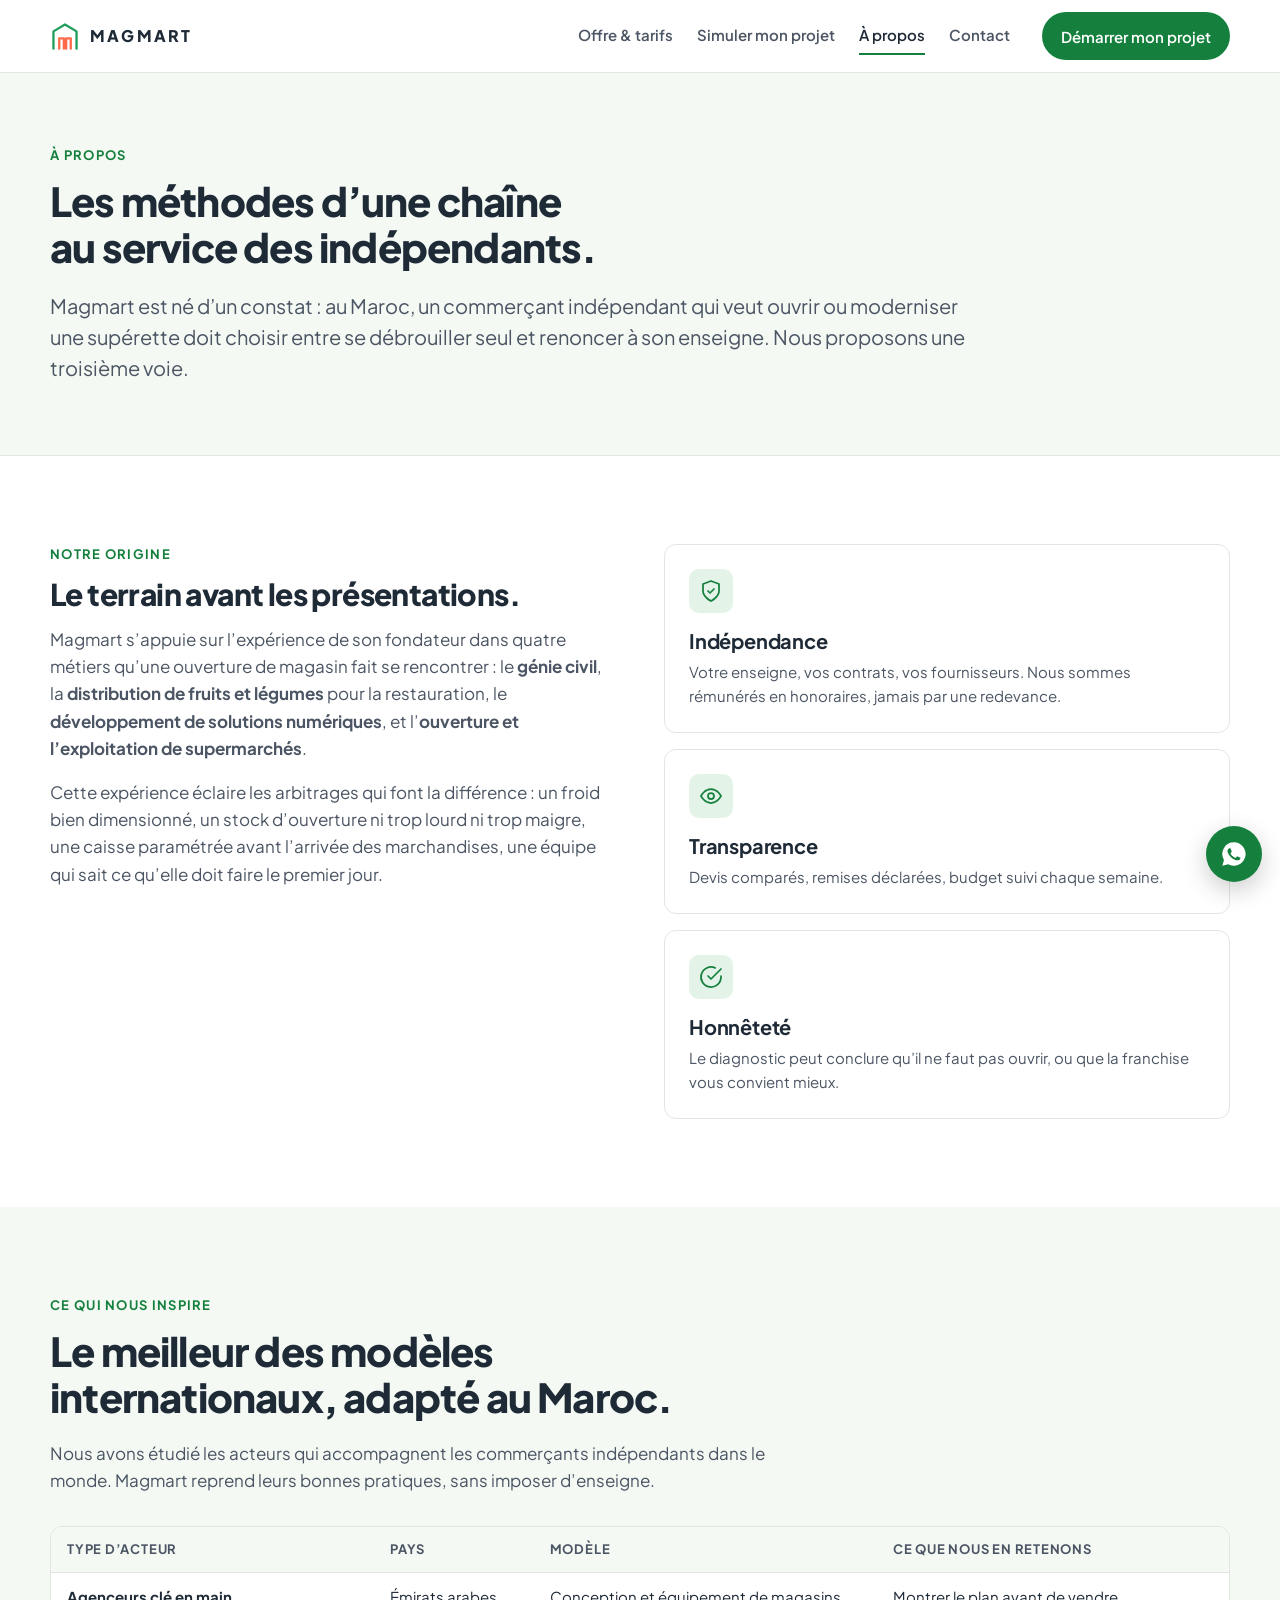
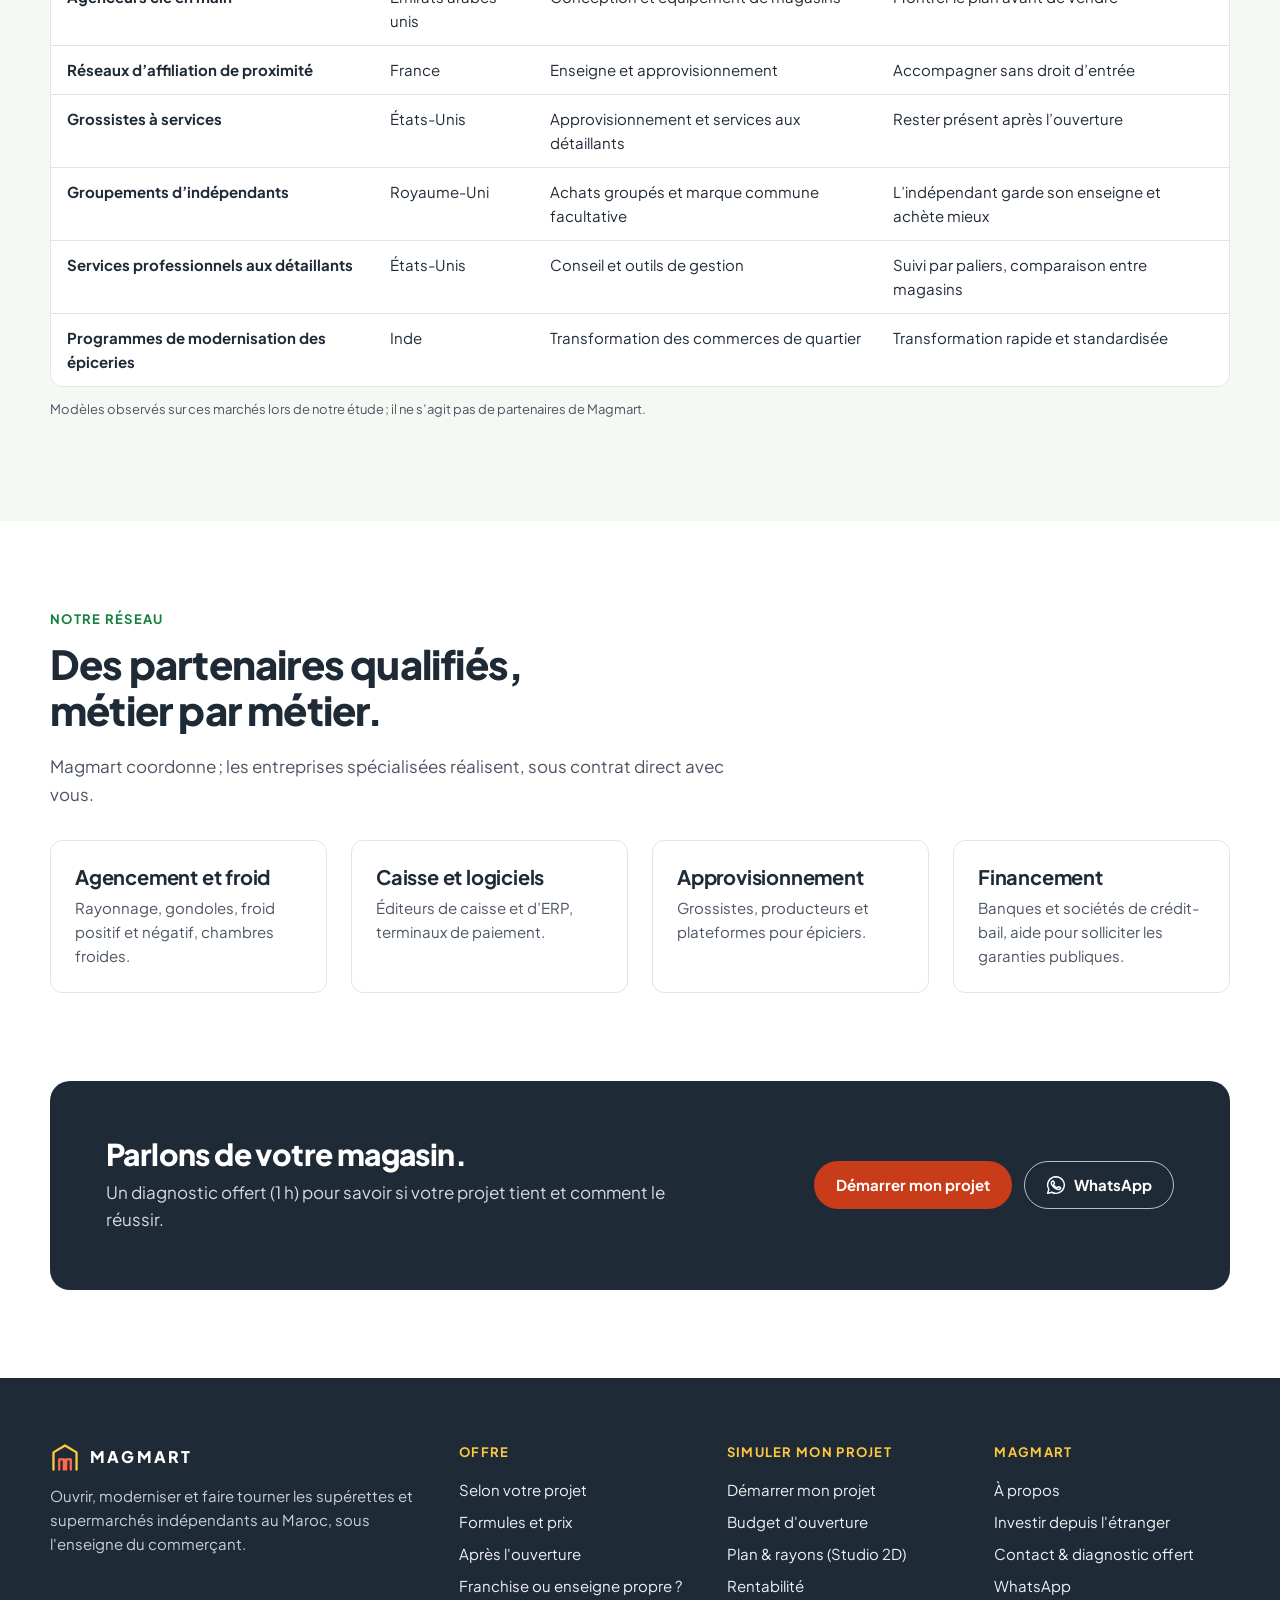
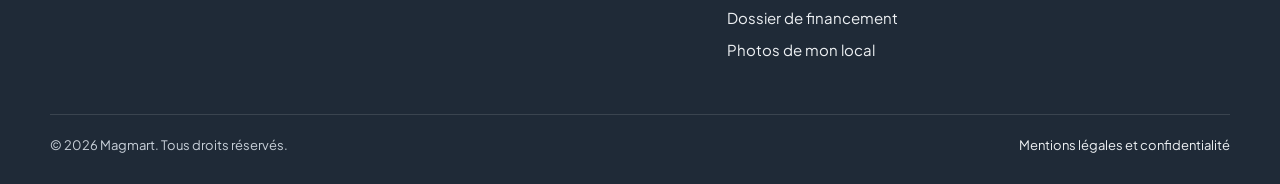
==== commit 2d3b998a: "Ajoute la page « Photos de mon local » et l'export CAO du Studio - photos.html : visite guidée en 15" ====
--- a/a-propos.html
+++ b/a-propos.html
@@ -77,7 +77,7 @@
         <p>Ouvrir, moderniser et faire tourner les supérettes et supermarchés indépendants au Maroc, sous l'enseigne du commerçant.</p>
       </div>
       <div><p class="f-title">Offre</p><a href="offre.html#stades">Selon votre projet</a><a href="offre.html#formules">Formules et prix</a><a href="offre.html#apres">Après l'ouverture</a><a href="franchise-ou-enseigne.html">Franchise ou enseigne propre ?</a></div>
-      <div><p class="f-title">Simuler mon projet</p><a href="demarrer.html">Démarrer mon projet</a><a href="simulateur.html">Budget d'ouverture</a><a href="planificateur.html">Plan & rayons (Studio 2D)</a><a href="exploitation.html">Rentabilité</a><a href="dossier.html">Dossier de financement</a></div>
+      <div><p class="f-title">Simuler mon projet</p><a href="demarrer.html">Démarrer mon projet</a><a href="simulateur.html">Budget d'ouverture</a><a href="planificateur.html">Plan & rayons (Studio 2D)</a><a href="exploitation.html">Rentabilité</a><a href="dossier.html">Dossier de financement</a><a href="photos.html">Photos de mon local</a></div>
       <div><p class="f-title">Magmart</p><a href="a-propos.html">À propos</a><a href="mre.html">Investir depuis l'étranger</a><a href="contact.html">Contact & diagnostic offert</a><a href="#" data-wa>WhatsApp</a></div>
     </div>
     <div class="footer-bottom"><span>© <span data-year>2026</span> Magmart. Tous droits réservés.</span><a href="mentions-legales.html" style="display:inline">Mentions légales et confidentialité</a></div>
--- a/assets/css/outils.css
+++ b/assets/css/outils.css
@@ -420,3 +420,62 @@
 .step-link::after { content: "→"; }
 .hub-cta { display: grid; gap: var(--sp-2); }
 @media (max-height: 760px) { .tool-result, .xsim-out, .dsim-form { position: static; max-height: none; } }
+
+/* ---------- Vue 3D du Studio ---------- */
+.view-head { display: flex; align-items: center; gap: var(--sp-3); padding: var(--sp-3) var(--sp-4) 0; }
+.view3d { padding: var(--sp-2) var(--sp-2) var(--sp-3); }
+.v3d-bar { display: flex; flex-wrap: wrap; gap: var(--sp-2); align-items: center; padding: 0 var(--sp-2) var(--sp-2); }
+.v3d-bar .sep { flex: 1; }
+.v3d-stage { position: relative; }
+.v3d-canvas { width: 100%; height: min(70vh, 640px); min-height: 360px; border-radius: var(--radius-sm); overflow: hidden; background: #eef3ef; touch-action: none; }
+.v3d-canvas canvas { display: block; width: 100% !important; height: 100% !important; }
+.v3d-status { position: absolute; inset: 0; display: grid; place-items: center; margin: 0; font-weight: 700; color: var(--ink-soft); text-align: center; padding: var(--sp-5); }
+.v3d-walkpad { position: absolute; right: 14px; bottom: 14px; display: grid; gap: 8px; }
+.v3d-walkpad button { width: 52px; height: 52px; border-radius: 50%; border: 0; background: rgba(31, 42, 55, .82); color: #fff; font-size: 1.1rem; cursor: pointer; touch-action: none; }
+.v3d-help { padding: var(--sp-2) var(--sp-2) 0; }
+@media print { .view3d { display: none !important; } }
+
+/* ---------- Photos de mon local ---------- */
+.ph-layout { display: grid; grid-template-columns: minmax(0, 1fr) 340px; gap: var(--sp-6); align-items: start; }
+.ph-side { position: sticky; top: 88px; }
+.ph-tips ul { margin: 0; padding-left: 1.1em; display: grid; gap: 6px; font-size: var(--fs-sm); }
+.ph-group { margin-top: var(--sp-6); }
+.ph-gtitle { display: flex; align-items: center; gap: 10px; font-size: var(--fs-lg); margin: 0 0 4px; }
+.ph-glead { color: var(--ink-soft); font-size: var(--fs-sm); margin: 0 0 var(--sp-4); max-width: var(--measure); }
+.ph-grid { display: grid; grid-template-columns: repeat(auto-fill, minmax(260px, 1fr)); gap: var(--sp-4); }
+.ph-slot { background: var(--white); border: 1.5px solid var(--line); border-radius: var(--radius); padding: var(--sp-4); display: grid; gap: var(--sp-3); align-content: start; transition: border-color .2s; }
+.ph-slot.is-done { border-color: var(--green-700); }
+.ph-slot.is-busy { opacity: .6; pointer-events: none; }
+.ph-head { display: grid; grid-template-columns: 56px minmax(0, 1fr) auto; gap: var(--sp-3); align-items: start; }
+.ph-head h3 { font-size: var(--fs-sm); margin: 0 0 2px; line-height: 1.3; }
+.ph-head h3 .badge { font-size: .625rem; padding: 3px 6px; margin-left: 4px; vertical-align: 1px; }
+.ph-head p { font-size: var(--fs-xs); color: var(--ink-soft); margin: 0; }
+.ph-diag { width: 56px; height: 56px; background: var(--mint-50); border-radius: var(--radius-sm); }
+.ph-room { fill: #fff; stroke: var(--ink); stroke-width: 2; stroke-linejoin: round; }
+.ph-door { stroke: var(--coral); stroke-width: 2; stroke-dasharray: 3 2; fill: none; }
+.ph-street { stroke: var(--field); stroke-width: 1.5; stroke-dasharray: 4 3; fill: none; }
+.ph-cone { fill: rgba(30, 158, 90, .22); stroke: var(--green-700); stroke-width: 1; }
+.ph-cam { fill: var(--green-700); }
+.ph-ic { display: grid; place-items: center; width: 56px; height: 56px; border-radius: var(--radius-sm); background: var(--mint-50); color: var(--green-700); }
+.ph-ic .ic { width: 26px; height: 26px; fill: none; stroke: currentColor; stroke-width: 1.75; stroke-linecap: round; stroke-linejoin: round; }
+.ph-state { font-size: var(--fs-xs); font-weight: 800; color: var(--green-700); white-space: nowrap; }
+.ph-thumbs { list-style: none; margin: 0; padding: 0; display: grid; grid-template-columns: repeat(auto-fill, minmax(72px, 1fr)); gap: 6px; }
+.ph-thumbs:empty { display: none; }
+.ph-thumbs li { position: relative; }
+.ph-thumbs img { display: block; width: 100%; height: auto; aspect-ratio: 4 / 3; object-fit: cover; border-radius: 6px; background: var(--mint-50); }
+.ph-del { position: absolute; top: 3px; right: 3px; width: 26px; height: 26px; border-radius: 50%; border: 0; background: rgba(31, 42, 55, .8); color: #fff; font-size: 1rem; line-height: 1; cursor: pointer; }
+.ph-del:focus-visible { box-shadow: var(--focus); outline: none; }
+.ph-actions { display: flex; flex-wrap: wrap; gap: var(--sp-2); }
+.ph-actions label { cursor: pointer; }
+.ph-actions label:focus-within { box-shadow: var(--focus); }
+.ph-actions .ic { width: 18px; height: 18px; fill: none; stroke: currentColor; stroke-width: 1.75; stroke-linecap: round; stroke-linejoin: round; }
+.ph-actions.is-full label { opacity: .45; pointer-events: none; }
+.ph-note summary { font-size: var(--fs-xs); font-weight: 700; color: var(--green-800); cursor: pointer; }
+.ph-note textarea { margin-top: 6px; font-size: var(--fs-sm); min-height: 0; }
+.ph-send .x-fld { margin-bottom: var(--sp-3); }
+.ph-send .consent { display: grid; grid-template-columns: 20px 1fr; gap: var(--sp-3); align-items: start; font-size: var(--fs-xs); color: var(--ink-soft); margin: var(--sp-2) 0 var(--sp-3); }
+.ph-send .consent input { width: 20px; height: 20px; margin-top: 2px; accent-color: var(--green-700); }
+.ph-error { color: var(--danger); background: var(--danger-50); border-radius: var(--radius-sm); padding: 8px 10px; font-size: var(--fs-xs); margin: 0 0 var(--sp-3); }
+.ph-status { margin-top: var(--sp-3); padding: var(--sp-3); border-radius: var(--radius-sm); background: var(--mint-100); color: var(--green-800); font-size: var(--fs-sm); }
+#ph-zip:disabled { opacity: .5; cursor: not-allowed; }
+@media (max-width: 960px) { .ph-layout { grid-template-columns: minmax(0, 1fr); } .ph-side { position: static; } }
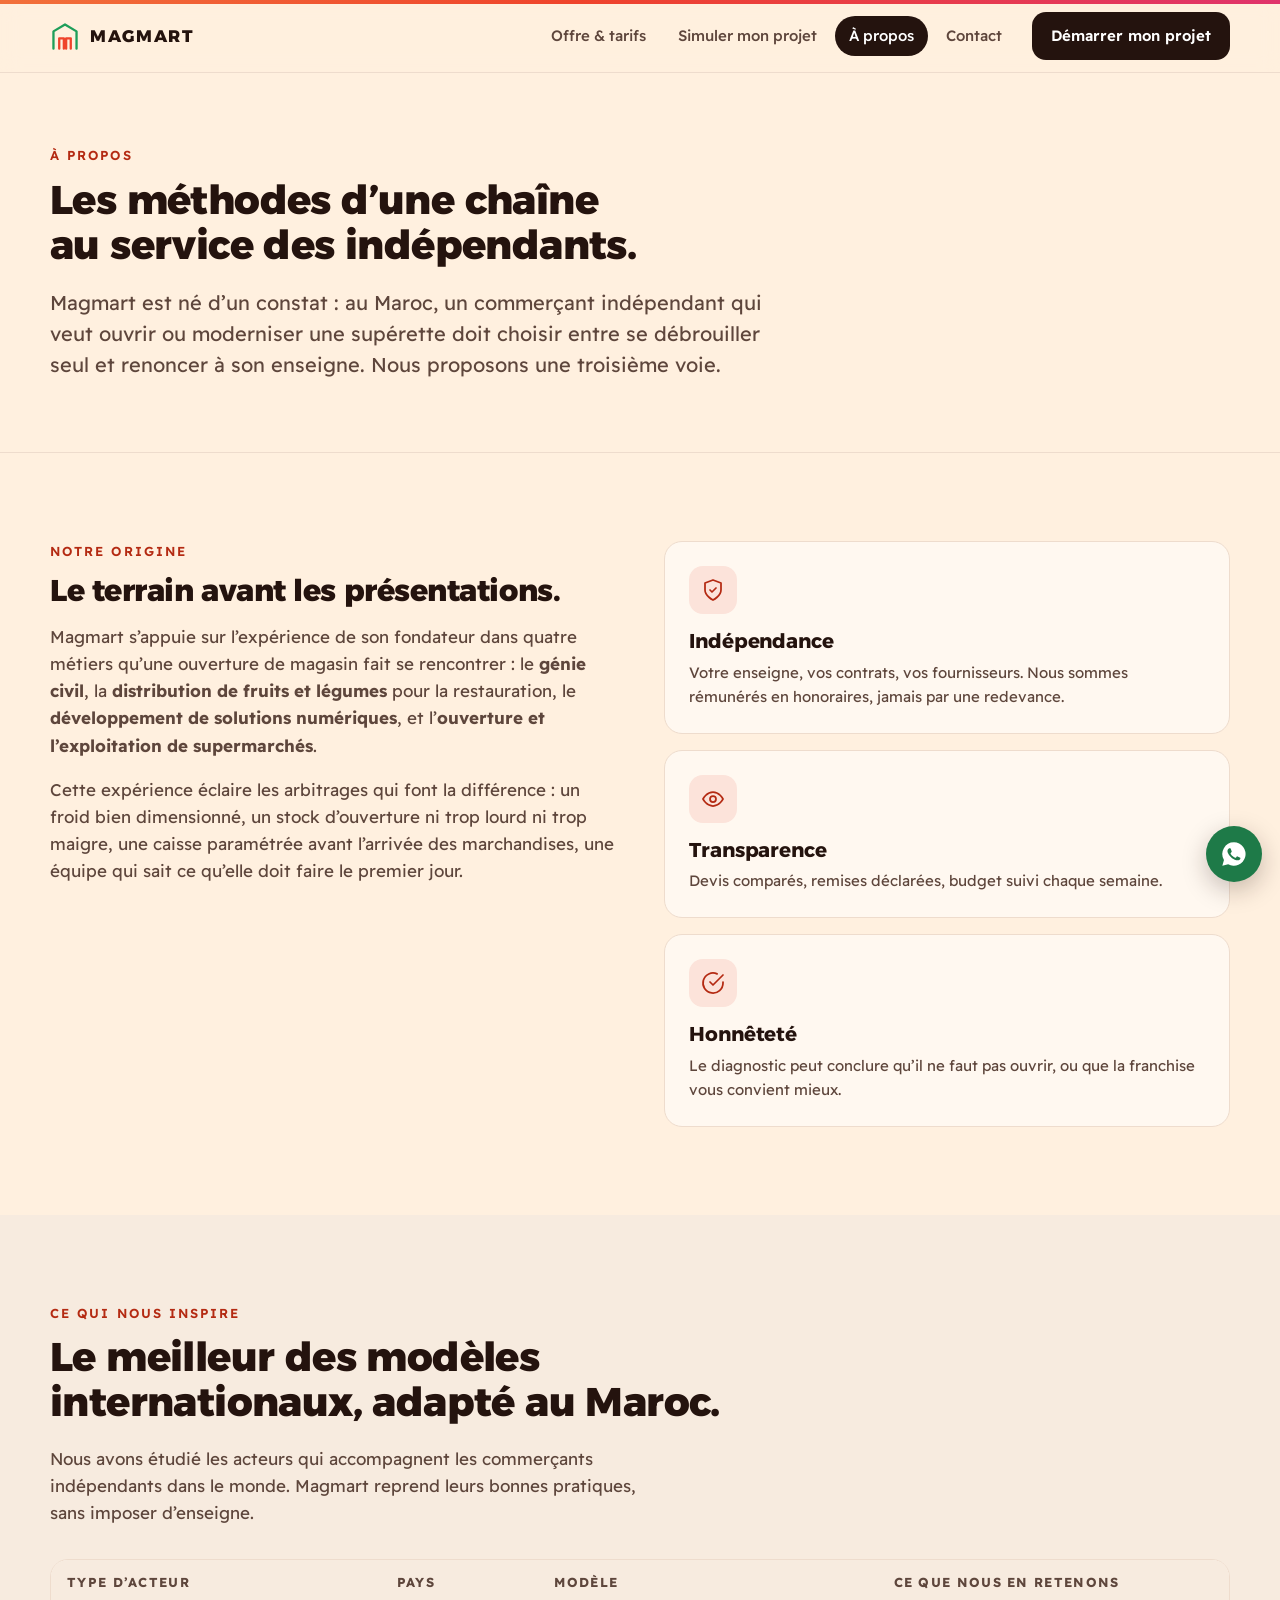
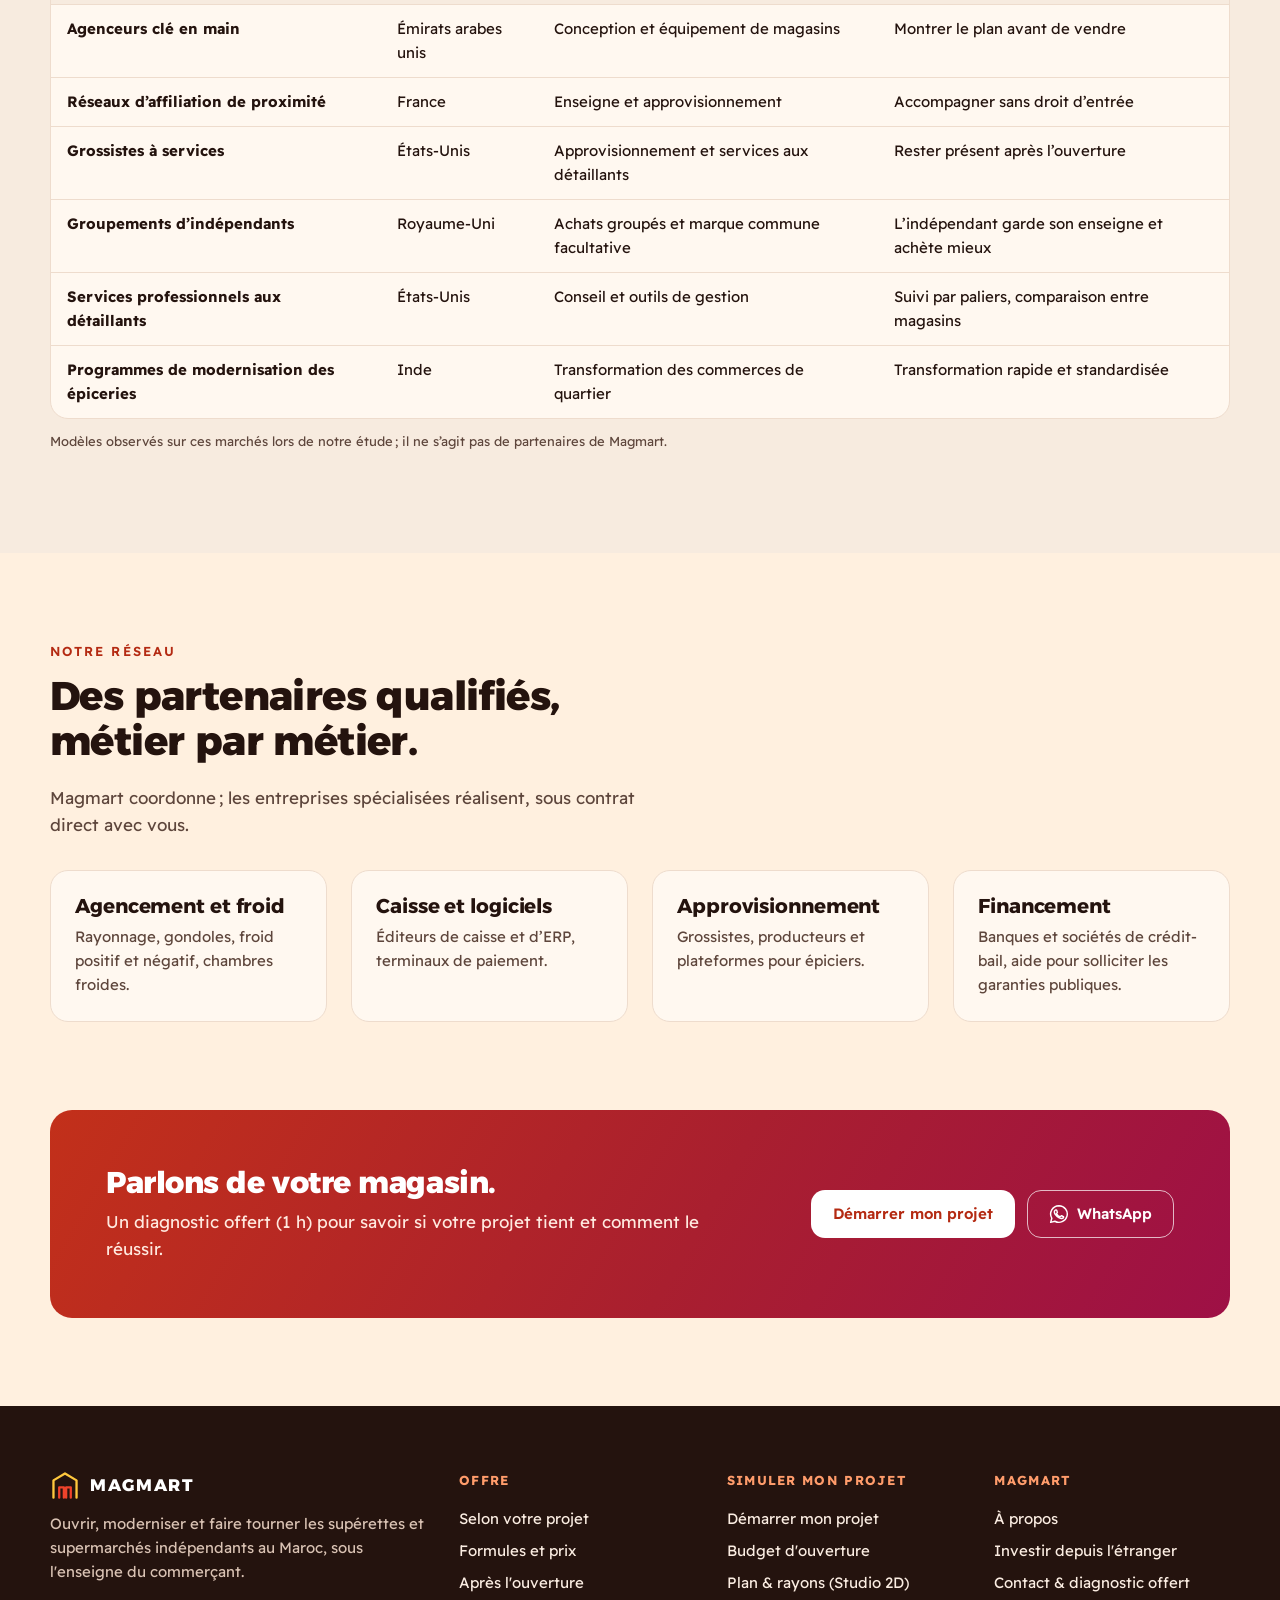
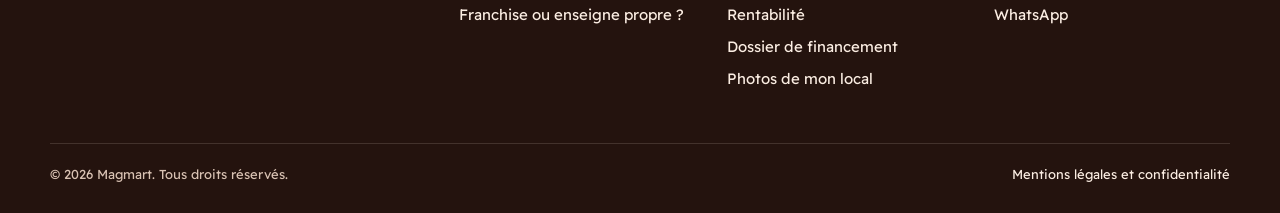
==== commit b97dbfe6: "Aligne le design du site sur le socle visuel de Nirmi - Papier crème, encre brune, polices Alexandri" ====
--- a/a-propos.html
+++ b/a-propos.html
@@ -13,7 +13,7 @@
   <link rel="icon" href="assets/img/favicon.svg" type="image/svg+xml">
   <link rel="preconnect" href="https://fonts.googleapis.com">
   <link rel="preconnect" href="https://fonts.gstatic.com" crossorigin>
-  <link href="https://fonts.googleapis.com/css2?family=Plus+Jakarta+Sans:wght@400;500;600;700;800&display=swap" rel="stylesheet">
+  <link href="https://fonts.googleapis.com/css2?family=Alexandria:wght@600;700;800&family=Readex+Pro:wght@300..700&display=swap" rel="stylesheet">
   <link rel="stylesheet" href="assets/css/style.css">
   <link rel="stylesheet" href="assets/css/outils.css">
 </head>
@@ -21,7 +21,7 @@
 <a class="skip" href="#contenu">Aller au contenu</a>
 <header class="site-header">
   <div class="wrap">
-    <a class="logo" href="index.html" aria-label="Magmart, accueil"><svg viewBox="0 0 26 26" fill="none" stroke-width="2" stroke-linecap="round" stroke-linejoin="round" aria-hidden="true"><path d="M3 24V9l10-6 10 6v15" stroke="#1e9e5a"/><path d="M8 24v-9h4v9M14 24v-9h4v9" stroke="#ff6b4a"/></svg>MAGMART</a>
+    <a class="logo" href="index.html" aria-label="Magmart, accueil"><svg viewBox="0 0 26 26" fill="none" stroke-width="2" stroke-linecap="round" stroke-linejoin="round" aria-hidden="true"><path d="M3 24V9l10-6 10 6v15" stroke="#1e9e5a"/><path d="M8 24v-9h4v9M14 24v-9h4v9" stroke="#ef432b"/></svg>MAGMART</a>
     <button type="button" class="nav-toggle" aria-label="Menu" aria-expanded="false" aria-controls="menu">
       <svg viewBox="0 0 24 24" fill="none" stroke="currentColor" stroke-width="2" aria-hidden="true"><path d="M3 6h18M3 12h18M3 18h18"/></svg>
     </button>
@@ -73,7 +73,7 @@
   <div class="wrap">
     <div class="footer-grid">
       <div>
-        <a class="logo" href="index.html"><svg viewBox="0 0 26 26" fill="none" stroke-width="2" stroke-linecap="round" stroke-linejoin="round" aria-hidden="true"><path d="M3 24V9l10-6 10 6v15" stroke="#ffc83d"/><path d="M8 24v-9h4v9M14 24v-9h4v9" stroke="#ff6b4a"/></svg>MAGMART</a>
+        <a class="logo" href="index.html"><svg viewBox="0 0 26 26" fill="none" stroke-width="2" stroke-linecap="round" stroke-linejoin="round" aria-hidden="true"><path d="M3 24V9l10-6 10 6v15" stroke="#ffc83d"/><path d="M8 24v-9h4v9M14 24v-9h4v9" stroke="#ef432b"/></svg>MAGMART</a>
         <p>Ouvrir, moderniser et faire tourner les supérettes et supermarchés indépendants au Maroc, sous l'enseigne du commerçant.</p>
       </div>
       <div><p class="f-title">Offre</p><a href="offre.html#stades">Selon votre projet</a><a href="offre.html#formules">Formules et prix</a><a href="offre.html#apres">Après l'ouverture</a><a href="franchise-ou-enseigne.html">Franchise ou enseigne propre ?</a></div>
--- a/assets/css/style.css
+++ b/assets/css/style.css
@@ -1,68 +1,90 @@
 /* MAGMART — système de design et pages éditoriales.
-   Palette « Marché frais ». Règle des couleurs : 70 % blanc/menthe, 20 % encre, 8 % vert, 2 % corail.
-   Le corail est réservé à l'action principale (un seul bouton par écran) ; il ne signale jamais une erreur.
-   Le vert #1e9e5a est décoratif ; tout texte vert utilise --green-700 (5,02:1 sur blanc). */
+   Socle visuel aligné sur Nirmi (papier crème, encre brune, Alexandria et Readex Pro, coins arrondis, pastilles).
+   Le rouge-orangé est réservé aux actions (un bouton principal par écran) et aux liens ; il ne signale jamais une erreur.
+   Le vert Magmart signale ce qui est fait ou validé (étapes, coches, succès) et colore le logo. */
 
 :root {
-  /* Couleurs */
-  --white: #ffffff;
-  --mint-50: #f4f9f4;
-  --mint-100: #e3f3e8;
-  --green: #1e9e5a;
-  --green-700: #15803d;
-  --green-800: #116633;
-  --coral: #ff6b4a;
-  --coral-600: #c93c1a;
-  --coral-700: #a8321a;
-  --coral-50: #fff1ec;
-  --sun: #ffc83d;
-  --sun-50: #fff8e1;
-  --sun-ink: #8a5a00;
-  --ink: #1f2a37;
-  --ink-soft: #4b5563;
-  --ink-mute: #5f6b7a;
-  --line: #e1e6e3;
-  --field: #8f9a94;
+  /* Socle visuel aligné sur Nirmi : papier crème, encre brune, accents chauds.
+     Accent d'action : rouge-orangé Nirmi. Vert Magmart : logo, validations, étapes terminées. */
+  --paper: #fff0df;        /* fond de page */
+  --surface: #fff8f0;      /* cartes, champs */
+  --sable: #f7ebdf;        /* zones teintées */
+  --sable-2: #f3e5d8;
+  --ink: #24130e;
+  --ink-soft: #5e463c;
+  --ink-mute: #6b5246;
+  --line: #eedccd;
+  --line-strong: #c9a893;
+  --field: #9a7b6b;        /* bord des champs : contraste ≥ 3:1 */
+
+  --act: #d9361c;          /* boutons d'action (texte blanc 4,7:1) */
+  --act-hover: #b42a12;
+  --act-ink: #b42a12;      /* liens et textes d'accent */
+  --act-soft: #fce3da;
+  --rose: #b0124f;
+  --rose-soft: #fce0e6;
+  --good: #1e7a48;         /* vert Magmart : succès, étapes faites */
+  --good-ink: #1e5434;
+  --good-soft: #e3f2e7;
+  --brand-green: #1e9e5a;  /* logo */
+  --int: #8a5a00;          /* information, attention douce */
+  --int-soft: #fbebc8;
   --danger: #b42318;
   --danger-50: #fef3f2;
-
-  /* Typographie : 7 tailles, rapport 1,25 */
-  --font: "Plus Jakarta Sans", "Segoe UI", system-ui, -apple-system, Roboto, Arial, sans-serif;
+  --gradient: linear-gradient(90deg, #f2703a 0%, #ef432b 45%, #e0336b 100%);
+
+  /* Typographie : Alexandria (titres) et Readex Pro (texte), comme Nirmi ; 7 tailles, rapport 1,25 */
+  --font: "Readex Pro", "Segoe UI", Tahoma, system-ui, -apple-system, Roboto, Arial, sans-serif;
+  --font-display: "Alexandria", "Readex Pro", "Segoe UI", Tahoma, system-ui, sans-serif;
   --fs-xs: .8125rem;
   --fs-sm: .9375rem;
   --fs-md: 1.0625rem;
   --fs-lg: 1.25rem;
   --fs-xl: clamp(1.5rem, 2.4vw, 1.875rem);
   --fs-2xl: clamp(1.875rem, 3.4vw, 2.5rem);
-  --fs-3xl: clamp(2.25rem, 4.6vw, 3.5rem);
+  --fs-3xl: clamp(2.125rem, 4.4vw, 3.375rem);
   --measure: 62ch;
 
   /* Espacements (base 8) */
   --sp-1: 4px; --sp-2: 8px; --sp-3: 12px; --sp-4: 16px; --sp-5: 24px;
   --sp-6: 32px; --sp-7: 48px; --sp-8: 64px; --sp-9: 96px;
 
-  --radius: 12px;
-  --radius-sm: 8px;
-  --shadow-hover: 0 2px 4px rgba(31, 42, 55, .05), 0 12px 28px rgba(31, 42, 55, .09);
+  --radius: 18px;
+  --radius-sm: 12px;
+  --radius-lg: 22px;
+  --shadow: 0 1px 2px rgba(36, 19, 14, .08), 0 8px 24px rgba(36, 19, 14, .10);
+  --shadow-hover: 0 2px 4px rgba(36, 19, 14, .06), 0 14px 32px rgba(36, 19, 14, .12);
   --wrap: 1180px;
-  --focus: 0 0 0 2px #fff, 0 0 0 4px var(--green-700);
-
-  /* alias historiques utilisés par les outils */
-  --paper: var(--white);
+  --focus: 0 0 0 2px var(--surface), 0 0 0 4px #422c80;
+
+  /* Anciens noms, conservés pour les outils */
+  --white: var(--surface);
+  --mint-50: var(--sable);
+  --mint-100: var(--sable-2);
+  --green: var(--good);
+  --green-700: var(--act-ink);
+  --green-800: var(--act-hover);
+  --coral: var(--act);
+  --coral-600: var(--act);
+  --coral-700: var(--act-hover);
+  --coral-50: var(--act-soft);
+  --sun: #f2c462;
+  --sun-50: var(--int-soft);
+  --sun-ink: var(--int);
   --green-900: var(--ink);
 }
 
 /* ---------- Base ---------- */
 * { box-sizing: border-box; }
 html { scroll-behavior: smooth; -webkit-text-size-adjust: 100%; }
-body { margin: 0; font-family: var(--font); font-size: var(--fs-md); line-height: 1.6; color: var(--ink); background: var(--white); }
+body { margin: 0; font-family: var(--font); font-size: var(--fs-md); line-height: 1.6; color: var(--ink); background: var(--paper); }
 img { max-width: 100%; display: block; }
-a { color: var(--green-700); text-underline-offset: 3px; }
-a:hover { color: var(--green-800); }
-h1, h2, h3, h4 { font-weight: 800; line-height: 1.15; letter-spacing: -.02em; margin: 0 0 .5em; color: var(--ink); }
+a { color: var(--act-ink); text-underline-offset: 3px; text-decoration-thickness: 1.5px; }
+a:hover { color: var(--ink); }
+h1, h2, h3, h4 { font-family: var(--font-display); font-weight: 800; line-height: 1.12; letter-spacing: -.015em; margin: 0 0 .5em; color: var(--ink); }
 h1 { font-size: var(--fs-3xl); }
 h2 { font-size: var(--fs-2xl); }
-h3 { font-size: var(--fs-lg); font-weight: 700; letter-spacing: -.01em; }
+h3 { font-size: var(--fs-lg); font-weight: 700; letter-spacing: -.005em; }
 p { margin: 0 0 1em; }
 small { font-size: var(--fs-xs); }
 :focus-visible { outline: none; box-shadow: var(--focus); border-radius: 4px; }
@@ -75,13 +97,13 @@
 [hidden] { display: none !important; }
 
 .wrap { width: min(100% - 32px, var(--wrap)); margin-inline: auto; }
-.eyebrow { display: block; margin-bottom: var(--sp-3); font-size: var(--fs-xs); font-weight: 700; letter-spacing: .1em; text-transform: uppercase; color: var(--green-700); }
+.eyebrow { display: block; margin-bottom: var(--sp-3); font-size: var(--fs-xs); font-weight: 600; letter-spacing: .16em; text-transform: uppercase; color: var(--act-ink); }
 .lead { font-size: var(--fs-lg); line-height: 1.55; color: var(--ink-soft); max-width: var(--measure); }
 .muted { color: var(--ink-soft); }
-.hl { background: linear-gradient(transparent 62%, var(--sun) 62%, var(--sun) 90%, transparent 90%); padding: 0 .06em; }
+.hl { color: var(--act); }
 .section { padding-block: clamp(56px, 7vw, 88px); }
 .section--mint { background: var(--mint-50); }
-.section--paper { background: var(--white); }
+.section--paper { background: var(--paper); }
 .section-head { max-width: 720px; margin-bottom: var(--sp-6); }
 .section-head p { color: var(--ink-soft); max-width: var(--measure); }
 .center { text-align: center; margin-inline: auto; }
@@ -89,26 +111,28 @@
 
 /* ---------- Icônes (une seule famille, trait 1,75) ---------- */
 .ic { width: 24px; height: 24px; flex: none; stroke: currentColor; fill: none; stroke-width: 1.75; stroke-linecap: round; stroke-linejoin: round; }
-.ic-tile { display: inline-grid; place-items: center; width: 44px; height: 44px; border-radius: 10px; background: var(--mint-100); color: var(--green-700); }
-
-/* ---------- Boutons : primary (corail, un par écran) · secondary (vert) · ghost ---------- */
+.ic-tile { display: inline-grid; place-items: center; width: 48px; height: 48px; border-radius: 14px; background: var(--act-soft); color: var(--act-ink); }
+
+/* ---------- Boutons : primary (rouge-orangé, un par écran) · secondary (encre) · ghost (contour) ---------- */
 .btn {
   display: inline-flex; align-items: center; justify-content: center; gap: .5em;
-  min-height: 48px; padding: 0 1.4em; border-radius: 999px; border: 1.5px solid transparent;
-  font: 700 var(--fs-sm)/1.2 var(--font); text-decoration: none; white-space: nowrap; cursor: pointer;
+  min-height: 48px; padding: 0 1.4em; border-radius: 14px; border: 1.5px solid transparent;
+  font: 600 var(--fs-sm)/1.2 var(--font); text-decoration: none; white-space: nowrap; cursor: pointer;
   transition: background .18s, color .18s, border-color .18s, box-shadow .18s;
 }
 .btn .ic { width: 20px; height: 20px; }
-.btn--primary { background: var(--coral-600); color: #fff; }
-.btn--primary:hover { background: var(--coral-700); color: #fff; }
-.btn--secondary, .btn--green, .btn--wa { background: var(--green-700); color: #fff; }
-.btn--secondary:hover, .btn--green:hover, .btn--wa:hover { background: var(--green-800); color: #fff; }
-.btn--ghost { background: var(--white); color: var(--ink); border-color: #9aa5a0; }
-.btn--ghost:hover { border-color: var(--green-700); color: var(--green-800); }
+.btn--primary { background: var(--act); color: #fff; }
+.btn--primary:hover { background: var(--act-hover); color: #fff; }
+.btn--secondary, .btn--green { background: var(--ink); color: #fff; }
+.btn--wa { background: var(--good); color: #fff; }
+.btn--secondary:hover, .btn--green:hover { background: #4a2e24; color: #fff; }
+.btn--wa:hover { background: var(--good-ink); color: #fff; }
+.btn--ghost { background: transparent; color: var(--ink); border-color: var(--ink); }
+.btn--ghost:hover { background: var(--ink); color: #fff; }
 .btn--sm { min-height: 40px; padding: 0 1.1em; font-size: var(--fs-xs); }
 .btn--block { width: 100%; }
 .btn-sm { min-height: 40px; padding: 0 1.1em; font-size: var(--fs-xs); }
-.btn-danger { background: var(--white); color: var(--danger); border-color: #e4a39b; }
+.btn-danger { background: transparent; color: var(--danger); border-color: #e4a39b; }
 .btn-row { display: flex; flex-wrap: wrap; gap: var(--sp-3); align-items: center; }
 .link-arrow { font-weight: 700; text-decoration: none; }
 .link-arrow::after { content: " →"; }
@@ -117,8 +141,8 @@
 .card { background: var(--white); border: 1px solid var(--line); border-radius: var(--radius); padding: var(--sp-5); }
 a.card, .card--link { color: inherit; text-decoration: none; transition: box-shadow .18s, border-color .18s; }
 a.card:not(.stage):not(.hub-step) { display: block; }
-a.card:hover, .card--link:hover { box-shadow: var(--shadow-hover); border-color: #cdd6d0; color: inherit; }
-.card--featured { border: 2px solid var(--green-700); }
+a.card:hover, .card--link:hover { box-shadow: var(--shadow-hover); border-color: var(--line-strong); color: inherit; }
+.card--featured { border: 1.5px solid var(--act); box-shadow: inset 0 4px 0 var(--act); }
 .card h3 { margin-bottom: var(--sp-2); }
 .card p { color: var(--ink-soft); font-size: var(--fs-sm); margin: 0; }
 .grid { display: grid; gap: var(--sp-5); grid-template-columns: minmax(0, 1fr); }
@@ -130,16 +154,17 @@
 @media (max-width: 760px) { .grid-2, .grid-3, .grid-4, .grid-5 { grid-template-columns: 1fr; } }
 
 /* ---------- Badge ---------- */
-.badge { display: inline-block; font: 700 .75rem/1 var(--font); letter-spacing: .06em; text-transform: uppercase; padding: 6px 10px; border-radius: 6px; background: var(--mint-100); color: var(--green-800); }
+.badge { display: inline-flex; align-items: center; gap: 6px; font: 600 .78rem/1 var(--font); padding: 6px 11px; border-radius: 999px; background: var(--good-soft); color: var(--good-ink); }
+.badge::before { content: ""; width: 7px; height: 7px; border-radius: 50%; background: currentColor; flex: none; }
 .badge--info { background: var(--sun-50); color: var(--sun-ink); }
-.badge--accent { background: var(--coral-50); color: var(--coral-600); }
+.badge--accent { background: var(--act-soft); color: var(--act-ink); }
 
 /* ---------- Listes ---------- */
 .checklist { list-style: none; padding: 0; margin: 0 0 var(--sp-4); }
 .checklist li { position: relative; padding-left: 30px; margin-bottom: var(--sp-2); font-size: var(--fs-sm); }
 .checklist li::before {
   content: ""; position: absolute; left: 0; top: .2em; width: 20px; height: 20px; border-radius: 50%;
-  background: var(--mint-100) url("data:image/svg+xml,%3Csvg xmlns='http://www.w3.org/2000/svg' viewBox='0 0 20 20'%3E%3Cpath d='M5 10.5l3.2 3L15 7' fill='none' stroke='%2315803d' stroke-width='2.4' stroke-linecap='round' stroke-linejoin='round'/%3E%3C/svg%3E") center/14px no-repeat;
+  background: var(--good-soft) url("data:image/svg+xml,%3Csvg xmlns='http://www.w3.org/2000/svg' viewBox='0 0 20 20'%3E%3Cpath d='M5 10.5l3.2 3L15 7' fill='none' stroke='%231e7a48' stroke-width='2.4' stroke-linecap='round' stroke-linejoin='round'/%3E%3C/svg%3E") center/14px no-repeat;
 }
 
 /* ---------- Champs ---------- */
@@ -151,14 +176,14 @@
 .form label, .lbl { display: block; font-size: var(--fs-sm); font-weight: 600; margin-bottom: 6px; color: var(--ink); }
 .form input, .form select, .form textarea, .field {
   width: 100%; min-height: 44px; padding: 10px 14px; border: 1.5px solid var(--field); border-radius: var(--radius-sm);
-  font: inherit; font-size: var(--fs-md); background: #fff; color: var(--ink);
+  font: inherit; font-size: var(--fs-md); background: var(--surface); color: var(--ink);
 }
 .form textarea { min-height: 110px; }
-.form input:focus, .form select:focus, .form textarea:focus, .field:focus { border-color: var(--green-700); box-shadow: var(--focus); outline: none; }
+.form input:focus, .form select:focus, .form textarea:focus, .field:focus { border-color: var(--ink); box-shadow: var(--focus); outline: none; }
 .form .help { display: block; font-size: var(--fs-xs); color: var(--ink-soft); margin-top: 4px; }
 .form .consent { display: grid; grid-template-columns: 20px 1fr; gap: var(--sp-3); align-items: start; font-size: var(--fs-xs); font-weight: 400; color: var(--ink-soft); }
-.form .consent input { width: 20px; min-height: 20px; height: 20px; margin-top: 2px; accent-color: var(--green-700); flex: none; }
-.form-status { grid-column: 1 / -1; padding: var(--sp-4); border-radius: var(--radius-sm); background: var(--mint-100); color: var(--green-800); font-weight: 600; }
+.form .consent input { width: 20px; min-height: 20px; height: 20px; margin-top: 2px; accent-color: var(--act); flex: none; }
+.form-status { grid-column: 1 / -1; padding: var(--sp-4); border-radius: var(--radius-sm); background: var(--good-soft); color: var(--good-ink); font-weight: 600; }
 @media (max-width: 620px) { .form, .form fieldset { grid-template-columns: minmax(0, 1fr); } }
 
 /* Choix segmenté (toujours dans un fieldset) */
@@ -166,9 +191,9 @@
 .seg legend { width: 100%; font-weight: 600; font-size: var(--fs-sm); margin-bottom: var(--sp-2); padding: 0; }
 .seg label { position: relative; margin: 0; }
 .seg input { position: absolute; opacity: 0; pointer-events: none; }
-.seg span { display: inline-flex; align-items: center; min-height: 40px; padding: 0 14px; border: 1.5px solid var(--field); border-radius: 999px; font-size: var(--fs-sm); font-weight: 600; cursor: pointer; color: var(--ink); background: #fff; }
-.seg span:hover { border-color: var(--green-700); }
-.seg input:checked + span { background: var(--green-700); border-color: var(--green-700); color: #fff; }
+.seg span { display: inline-flex; align-items: center; min-height: 40px; padding: 0 14px; border: 1.5px solid var(--field); border-radius: 999px; font-size: var(--fs-sm); font-weight: 600; cursor: pointer; color: var(--ink); background: var(--surface); }
+.seg span:hover { border-color: var(--ink); }
+.seg input:checked + span { background: var(--ink); border-color: var(--ink); color: #fff; }
 .seg input:focus-visible + span { box-shadow: var(--focus); }
 
 /* ---------- Tableau ---------- */
@@ -176,54 +201,57 @@
 table { border-collapse: collapse; width: 100%; font-size: var(--fs-sm); }
 .table-wrap table { min-width: 640px; }
 th, td { text-align: left; padding: 12px 16px; border-bottom: 1px solid var(--line); vertical-align: top; }
-th { background: var(--mint-50); font-size: var(--fs-xs); letter-spacing: .06em; text-transform: uppercase; color: var(--ink-soft); }
+th { background: var(--sable); font-size: var(--fs-xs); letter-spacing: .1em; text-transform: uppercase; color: var(--ink-soft); }
 th span { display: block; font-weight: 500; text-transform: none; letter-spacing: 0; }
 tr:last-child td { border-bottom: 0; }
-td.yes { color: var(--green-700); font-weight: 700; }
+td.yes { color: var(--good); font-weight: 700; }
 td.part { color: var(--sun-ink); }
 td.no { color: var(--ink-mute); }
-.col-us { background: #f0faf3; }
-th.col-us { background: var(--green-700); color: #fff; }
+.col-us { background: #fff4ec; }
+th.col-us { background: var(--ink); color: #fff; }
 td.price-cell { white-space: nowrap; font-weight: 700; text-align: right; }
 .card td.price-cell { white-space: normal; }
 
 /* ---------- Alerte ---------- */
-.alert { display: flex; gap: var(--sp-3); padding: var(--sp-3) var(--sp-4); border-radius: var(--radius-sm); font-size: var(--fs-sm); background: var(--mint-100); color: var(--green-800); }
+.alert { display: flex; gap: var(--sp-3); padding: var(--sp-3) var(--sp-4); border-radius: var(--radius-sm); font-size: var(--fs-sm); background: var(--good-soft); color: var(--good-ink); }
 .alert--info { background: var(--sun-50); color: var(--sun-ink); }
 .alert--danger { background: var(--danger-50); color: var(--danger); }
 
 /* ---------- En-tête ---------- */
-.site-header { position: sticky; top: 0; z-index: 50; background: rgba(255, 255, 255, .96); backdrop-filter: blur(10px); border-bottom: 1px solid var(--line); }
+.site-header { position: sticky; top: 0; z-index: 50; background: rgba(255, 240, 223, .94); backdrop-filter: blur(10px); border-bottom: 1px solid var(--line); }
+.site-header::before { content: ""; position: absolute; inset: 0 0 auto; height: 4px; background: var(--gradient); }
 .site-header .wrap { display: flex; align-items: center; justify-content: space-between; height: 72px; gap: var(--sp-5); }
-.logo { display: inline-flex; align-items: center; gap: 10px; color: var(--ink); text-decoration: none; font-weight: 800; letter-spacing: .14em; font-size: 1rem; }
+.logo { display: inline-flex; align-items: center; gap: 10px; color: var(--ink); text-decoration: none; font-family: var(--font-display); font-weight: 800; letter-spacing: .1em; font-size: 1.05rem; }
 .logo svg { width: 30px; height: 30px; }
-.nav { display: flex; align-items: center; gap: var(--sp-5); }
-.nav a { color: var(--ink-soft); text-decoration: none; font-size: var(--fs-sm); font-weight: 600; padding: 6px 0; border-bottom: 2px solid transparent; }
-.nav a:hover { color: var(--ink); }
-.nav a[aria-current="page"] { color: var(--ink); border-bottom-color: var(--green-700); }
-.nav .btn { border-bottom: 0; padding: 0 1.2em; margin-left: var(--sp-2); }
+.nav { display: flex; align-items: center; gap: var(--sp-1); }
+.nav a { color: var(--ink-soft); text-decoration: none; font-size: var(--fs-sm); font-weight: 500; padding: 8px 14px; border-radius: 999px; }
+.nav a:hover { color: var(--ink); background: var(--sable-2); }
+.nav a[aria-current="page"] { color: #fff; background: var(--ink); }
+.nav .btn { padding: 0 1.2em; margin-left: var(--sp-3); border-radius: 14px; font-weight: 600; }
 .nav .btn--primary, .nav .btn--secondary { color: #fff; }
 .nav .btn--ghost { color: var(--ink); }
+.nav .btn--ghost:hover { color: #fff; background: var(--ink); }
 .nav-toggle { display: none; background: none; border: 0; color: var(--ink); width: 44px; height: 44px; cursor: pointer; border-radius: 8px; }
 .nav-toggle svg { width: 26px; height: 26px; }
 @media (max-width: 1080px) {
   .nav-toggle { display: grid; place-items: center; }
-  .nav { position: absolute; top: 72px; left: 0; right: 0; flex-direction: column; align-items: stretch; gap: 0; background: var(--white); padding: var(--sp-2) var(--sp-4) var(--sp-5); display: none; border-bottom: 1px solid var(--line); box-shadow: var(--shadow-hover); }
+  .nav { position: absolute; top: 72px; left: 0; right: 0; flex-direction: column; align-items: stretch; gap: 0; background: var(--paper); padding: var(--sp-2) var(--sp-4) var(--sp-5); display: none; border-bottom: 1px solid var(--line); box-shadow: var(--shadow-hover); }
   .nav.open { display: flex; }
-  .nav a { padding: 14px 4px; border-bottom: 1px solid var(--line); }
-  .nav a[aria-current="page"] { border-bottom-color: var(--line); color: var(--green-700); }
+  .nav a { padding: 14px 4px; border-bottom: 1px solid var(--line); border-radius: 0; }
+  .nav a:hover { background: none; }
+  .nav a[aria-current="page"] { border-bottom-color: var(--line); color: var(--act-ink); background: none; }
   .nav .btn { margin: var(--sp-4) 0 0; }
 }
 
 /* ---------- Hero (accueil) ---------- */
-.hero { background: var(--mint-50); padding-block: clamp(40px, 6vw, 80px); overflow: hidden; }
+.hero { background: var(--paper); padding-block: clamp(40px, 6vw, 80px); overflow: hidden; }
 .hero-grid { display: grid; grid-template-columns: 7fr 5fr; gap: var(--sp-7); align-items: center; }
 .hero h1 { max-width: 15ch; }
 .hero .lead { margin-bottom: var(--sp-5); }
 .hero-media { position: relative; }
-.hero-media img { width: 100%; height: auto; aspect-ratio: 4 / 5; object-fit: cover; object-position: 72% center; border-radius: 16px; filter: saturate(1.05) brightness(1.06); }
+.hero-media img { width: 100%; height: auto; aspect-ratio: 4 / 5; object-fit: cover; object-position: 72% center; border-radius: var(--radius-lg); filter: saturate(1.05) brightness(1.04); box-shadow: var(--shadow); }
 .hero-media .hero-note { position: absolute; left: -24px; bottom: 28px; background: var(--white); border: 1px solid var(--line); border-radius: var(--radius); padding: var(--sp-3) var(--sp-4); box-shadow: var(--shadow-hover); font-size: var(--fs-sm); max-width: 260px; }
-.hero-media .hero-note b { display: block; font-size: var(--fs-lg); color: var(--green-700); }
+.hero-media .hero-note b { display: block; font-family: var(--font-display); font-size: var(--fs-lg); color: var(--act-ink); }
 .hero-sub { margin-top: var(--sp-4); font-size: var(--fs-sm); color: var(--ink-soft); }
 @media (max-width: 900px) {
   .hero-grid { grid-template-columns: 1fr; gap: var(--sp-6); }
@@ -233,19 +261,19 @@
 
 /* ---------- Tuiles de stade ---------- */
 .stages { display: grid; grid-template-columns: repeat(5, minmax(0, 1fr)); gap: var(--sp-4); }
-.stage { display: flex; flex-direction: column; gap: var(--sp-2); min-height: 100%; }
+.stage { display: flex; flex-direction: column; gap: var(--sp-2); min-height: 100%; border-top: 4px solid var(--act); }
 .stage .ic-tile { margin-bottom: var(--sp-2); }
 .stage h3 { font-size: var(--fs-md); margin: 0; }
 .stage .sub { font-size: var(--fs-xs); color: var(--ink-mute); }
 .stage p { flex: 1; }
-.stage .to { margin-top: var(--sp-3); padding-top: var(--sp-3); border-top: 1px solid var(--line); font-size: var(--fs-xs); font-weight: 700; color: var(--green-700); }
+.stage .to { margin-top: var(--sp-3); padding-top: var(--sp-3); border-top: 1px dashed var(--line-strong); font-size: var(--fs-xs); font-weight: 600; color: var(--act-ink); }
 @media (max-width: 1060px) { .stages { grid-template-columns: repeat(2, minmax(0, 1fr)); } }
 @media (max-width: 560px) { .stages { grid-template-columns: 1fr; } }
 
 /* ---------- Étapes numérotées ---------- */
 .steps { display: grid; grid-template-columns: repeat(3, minmax(0, 1fr)); gap: var(--sp-5); counter-reset: st; }
 .step { counter-increment: st; position: relative; padding-top: var(--sp-7); }
-.step::before { content: counter(st); position: absolute; top: 0; left: 0; display: grid; place-items: center; width: 36px; height: 36px; border-radius: 50%; background: var(--ink); color: #fff; font-weight: 800; font-size: var(--fs-sm); }
+.step::before { content: counter(st); position: absolute; top: 0; left: 0; display: grid; place-items: center; width: 40px; height: 40px; border-radius: 50%; background: var(--gradient); color: #fff; font-family: var(--font-display); font-weight: 800; font-size: var(--fs-sm); }
 .step h3 { font-size: var(--fs-lg); }
 .step p { color: var(--ink-soft); font-size: var(--fs-sm); }
 @media (max-width: 760px) { .steps { grid-template-columns: 1fr; } }
@@ -255,10 +283,10 @@
 @media (max-width: 900px) { .split { grid-template-columns: 1fr; gap: var(--sp-6); } }
 .toollist { list-style: none; padding: 0; margin: 0 0 var(--sp-5); display: grid; gap: var(--sp-3); }
 .toollist li { display: flex; gap: var(--sp-4); align-items: flex-start; }
-.toollist .n { flex: none; display: grid; place-items: center; width: 32px; height: 32px; border-radius: 8px; background: var(--white); border: 1px solid var(--line); font-weight: 800; font-size: var(--fs-sm); }
+.toollist .n { flex: none; display: grid; place-items: center; width: 34px; height: 34px; border-radius: 50%; background: var(--surface); border: 1px solid var(--line); font-weight: 800; font-size: var(--fs-sm); }
 .toollist b { display: block; }
 .toollist span { font-size: var(--fs-sm); color: var(--ink-soft); }
-.mock { background: var(--white); border: 1px solid var(--line); border-radius: 16px; padding: var(--sp-4); }
+.mock { background: var(--surface); border: 1px solid var(--line); border-radius: var(--radius-lg); box-shadow: var(--shadow); padding: var(--sp-4); }
 .mock svg { width: 100%; height: auto; display: block; }
 
 /* ---------- Formules ---------- */
@@ -266,10 +294,10 @@
 .pack .badge { align-self: flex-start; margin-bottom: var(--sp-3); }
 .pack h3 { margin-bottom: var(--sp-1); }
 .pack .for { font-size: var(--fs-sm); color: var(--ink-soft); min-height: 3.2em; }
-.price { font-size: var(--fs-xl); font-weight: 800; letter-spacing: -.02em; margin: var(--sp-3) 0 2px; white-space: nowrap; }
+.price { font-family: var(--font-display); font-size: var(--fs-xl); font-weight: 800; letter-spacing: -.02em; margin: var(--sp-3) 0 2px; white-space: nowrap; }
 .price small { font-size: var(--fs-xs); font-weight: 600; letter-spacing: 0; color: var(--ink-mute); }
 .price-note { font-size: var(--fs-xs); color: var(--ink-mute); margin-bottom: var(--sp-4); }
-.pack { position: relative; padding-top: var(--sp-6); }
+.pack { position: relative; padding-top: var(--sp-6); border-top: 4px solid var(--ink); }
 .pack .badge { position: absolute; top: -12px; left: var(--sp-5); margin: 0; }
 .pack .price { font-size: var(--fs-lg); white-space: normal; }
 .card .price-note { margin-bottom: var(--sp-4); }
@@ -282,8 +310,8 @@
 .faq details { border-bottom: 1px solid var(--line); }
 .faq summary { cursor: pointer; list-style: none; display: flex; justify-content: space-between; align-items: center; gap: var(--sp-4); min-height: 56px; padding: var(--sp-3) 0; font-weight: 700; font-size: var(--fs-md); }
 .faq summary::-webkit-details-marker { display: none; }
-.faq summary::after { content: "+"; display: grid; place-items: center; flex: none; width: 32px; height: 32px; border-radius: 50%; background: var(--mint-100); color: var(--green-800); font-size: 1.2rem; }
-.faq details[open] summary::after { content: "–"; background: var(--green-700); color: #fff; }
+.faq summary::after { content: "+"; display: grid; place-items: center; flex: none; width: 32px; height: 32px; border-radius: 50%; background: var(--sable-2); color: var(--ink); font-size: 1.2rem; }
+.faq details[open] summary::after { content: "–"; background: var(--ink); color: #fff; }
 .faq details > div, .faq details > p { padding: 0 0 var(--sp-4); color: var(--ink-soft); max-width: var(--measure); }
 
 /* Accordéon des pages d'offre */
@@ -292,26 +320,28 @@
 .acc > summary::-webkit-details-marker { display: none; }
 .acc > summary > span { min-width: 0; }
 .acc > summary small { display: block; font-weight: 500; color: var(--ink-mute); }
-.acc > summary::after { content: "+"; display: grid; place-items: center; flex: none; width: 32px; height: 32px; border-radius: 50%; background: var(--mint-100); color: var(--green-800); font-size: 1.2rem; }
+.acc > summary::after { content: "+"; display: grid; place-items: center; flex: none; width: 32px; height: 32px; border-radius: 50%; background: var(--sable-2); color: var(--ink); font-size: 1.2rem; }
 .acc[open] > summary::after { content: "–"; }
 .acc > .acc-body { padding: 0 var(--sp-5) var(--sp-5); }
 
 /* ---------- Bandeau d'appel final ---------- */
-.cta-band { background: var(--ink); color: #fff; border-radius: 20px; padding: clamp(32px, 5vw, 56px); display: grid; grid-template-columns: 1.4fr 1fr; gap: var(--sp-6); align-items: center; }
+.cta-band { background: linear-gradient(120deg, #c2301a 0%, #a91f2f 55%, #9e1046 100%); color: #fff; border-radius: var(--radius-lg); padding: clamp(32px, 5vw, 56px); display: grid; grid-template-columns: 1.4fr 1fr; gap: var(--sp-6); align-items: center; }
 .cta-band h2 { color: #fff; margin: 0 0 var(--sp-2); font-size: var(--fs-xl); }
-.cta-band p { color: #d5dbe2; margin: 0; }
+.cta-band p { color: #ffe9df; margin: 0; }
+.cta-band .btn--primary { background: #fff; color: var(--act-ink); }
+.cta-band .btn--primary:hover { background: var(--paper); color: var(--ink); }
 .cta-band .btn-row { justify-content: flex-end; }
 .cta-band .btn--ghost { background: transparent; color: #fff; border-color: rgba(255, 255, 255, .7); }
 .cta-band .btn--ghost:hover { background: #fff; color: var(--ink); }
 @media (max-width: 860px) { .cta-band { grid-template-columns: minmax(0, 1fr); } .cta-band .btn-row { justify-content: flex-start; } }
 
 /* ---------- Pages éditoriales : en-tête ---------- */
-.page-hero { background: var(--mint-50); padding-block: clamp(40px, 6vw, 72px); border-bottom: 1px solid var(--line); }
+.page-hero { background: var(--paper); padding-block: clamp(40px, 6vw, 72px); border-bottom: 1px solid var(--line); }
 .page-hero h1 { font-size: var(--fs-2xl); max-width: 22ch; }
 .page-hero .lead { margin: 0; }
 .anchors { display: flex; flex-wrap: wrap; gap: var(--sp-2); margin-top: var(--sp-5); }
-.anchors a { display: inline-flex; align-items: center; min-height: 40px; padding: 0 14px; border: 1px solid var(--line); border-radius: 999px; background: var(--white); color: var(--ink); text-decoration: none; font-size: var(--fs-sm); font-weight: 600; }
-.anchors a:hover { border-color: var(--green-700); }
+.anchors a { display: inline-flex; align-items: center; min-height: 40px; padding: 0 14px; border: 1.5px solid var(--line-strong); border-radius: 999px; background: var(--surface); color: var(--ink); text-decoration: none; font-size: var(--fs-sm); font-weight: 500; }
+.anchors a:hover { border-color: var(--ink); background: var(--ink); color: #fff; }
 
 /* Offre par stade */
 .stage-row { display: grid; grid-template-columns: 300px 1fr; gap: var(--sp-6); padding-block: var(--sp-6); border-top: 1px solid var(--line); scroll-margin-top: 90px; }
@@ -325,7 +355,7 @@
 
 /* Contact */
 .contact-grid { display: grid; grid-template-columns: minmax(0, 1.4fr) minmax(0, 1fr); gap: var(--sp-7); align-items: start; }
-.contact-aside { background: var(--mint-50); border: 1px solid var(--line); border-radius: var(--radius); padding: var(--sp-6); }
+.contact-aside { background: var(--surface); border: 1px solid var(--line); border-radius: var(--radius); padding: var(--sp-6); }
 .contact-aside ol { padding-left: 1.2em; font-size: var(--fs-sm); }
 .contact-aside li { margin-bottom: var(--sp-2); }
 @media (max-width: 900px) { .contact-grid { grid-template-columns: minmax(0, 1fr); } }
@@ -335,25 +365,25 @@
 .prose h2 { font-size: var(--fs-xl); margin-top: var(--sp-7); }
 .prose h3 { margin-top: var(--sp-5); }
 .prose p, .prose li { color: var(--ink-soft); }
-.todo { background: var(--sun-50); color: var(--sun-ink); padding: 0 .3em; border-radius: 4px; font-weight: 600; }
+.todo { background: var(--int-soft); color: var(--sun-ink); padding: 0 .3em; border-radius: 4px; font-weight: 600; }
 
 /* ---------- Pied de page ---------- */
-.site-footer { background: var(--ink); color: #c8d0d9; padding: var(--sp-8) 0 var(--sp-5); font-size: var(--fs-sm); }
+.site-footer { background: var(--ink); color: #d9c2b3; padding: var(--sp-8) 0 var(--sp-5); font-size: var(--fs-sm); }
 .footer-grid { display: grid; grid-template-columns: 1.6fr 1fr 1fr 1fr; gap: var(--sp-6); }
-.site-footer .f-title { font-size: var(--fs-xs); font-weight: 700; letter-spacing: .1em; text-transform: uppercase; color: var(--sun); margin: 0 0 var(--sp-3); }
-.site-footer a { color: #eef1f4; text-decoration: none; display: block; padding: 4px 0; }
+.site-footer .f-title { font-size: var(--fs-xs); font-weight: 700; letter-spacing: .1em; text-transform: uppercase; color: #ff9c6b; margin: 0 0 var(--sp-3); }
+.site-footer a { color: #fbede2; text-decoration: none; display: block; padding: 4px 0; }
 .site-footer a:hover { color: #fff; text-decoration: underline; }
 .site-footer .logo { display: inline-flex; color: #fff; margin-bottom: var(--sp-3); padding: 0; }
-.footer-bottom { margin-top: var(--sp-7); padding-top: var(--sp-4); border-top: 1px solid rgba(255, 255, 255, .12); display: flex; justify-content: space-between; align-items: center; flex-wrap: wrap; gap: var(--sp-3); font-size: var(--fs-xs); }
+.footer-bottom { margin-top: var(--sp-7); padding-top: var(--sp-4); border-top: 1px solid rgba(251, 237, 226, .14); display: flex; justify-content: space-between; align-items: center; flex-wrap: wrap; gap: var(--sp-3); font-size: var(--fs-xs); }
 .site-footer--compact { padding: var(--sp-5) 0; }
 .site-footer--compact .footer-bottom { margin-top: 0; padding-top: 0; border-top: 0; }
 @media (max-width: 860px) { .footer-grid { grid-template-columns: 1fr 1fr; } }
 @media (max-width: 520px) { .footer-grid { grid-template-columns: 1fr; } }
 
 /* ---------- WhatsApp flottant (icône seule, contraste non textuel ≥ 3:1) ---------- */
-.wa-float { position: fixed; right: 18px; bottom: 18px; z-index: 60; width: 56px; height: 56px; border-radius: 50%; background: var(--green-700); color: #fff; display: grid; place-items: center; box-shadow: 0 8px 24px rgba(0, 0, 0, .2); }
+.wa-float { position: fixed; right: 18px; bottom: 18px; z-index: 60; width: 56px; height: 56px; border-radius: 50%; background: var(--good); color: #fff; display: grid; place-items: center; box-shadow: 0 8px 24px rgba(36, 19, 14, .25); }
 .wa-float svg { width: 28px; height: 28px; }
-.wa-float:hover { background: var(--green-800); color: #fff; }
+.wa-float:hover { background: var(--good-ink); color: #fff; }
 
 /* ---------- Apparitions ---------- */
 .js .reveal { opacity: 0; transform: translateY(12px); transition: opacity .5s ease, transform .5s ease; }
@@ -373,13 +403,7 @@
 .stage .sub, .stage .to { display: block; line-height: 1.35; }
 .section:not(.section--mint):not(.hero) + .section--cta { padding-top: 0; }
 .mre-check { display: inline-flex; align-items: center; gap: var(--sp-2); font-weight: 600; }
-.mre-check input { width: 20px; height: 20px; min-height: 20px; accent-color: var(--green-700); }
-
-/* ---------- Finitions (revue de conception) ---------- */
-h1, h2, h3 { text-wrap: balance; }
-.stage .sub, .stage .to { display: block; line-height: 1.35; }
-.section:not(.section--mint):not(.hero) + .section--cta { padding-top: 0; }
-.mre-check { display: inline-flex; align-items: center; gap: var(--sp-2); font-weight: 600; }
-.mre-check input { width: 20px; height: 20px; min-height: 20px; accent-color: var(--green-700); }
+.mre-check input { width: 20px; height: 20px; min-height: 20px; accent-color: var(--act); }
+
 
 @media (max-width: 420px) { .btn { white-space: normal; text-align: center; padding-block: 10px; } }
--- a/assets/css/outils.css
+++ b/assets/css/outils.css
@@ -5,23 +5,23 @@
 /* =========================================================
    En-tête compact et barre d'étapes
    ========================================================= */
-.tool-head { background: var(--mint-50); border-bottom: 1px solid var(--line); padding: var(--sp-4) 0 var(--sp-5); }
+.tool-head { background: var(--paper); border-bottom: 1px solid var(--line); padding: var(--sp-4) 0 var(--sp-5); }
 .pstep { display: flex; align-items: center; gap: var(--sp-4); flex-wrap: wrap; margin-bottom: var(--sp-4); }
 .pstep-home { display: inline-flex; align-items: center; gap: 6px; font-size: var(--fs-xs); font-weight: 700; color: var(--ink-soft); text-decoration: none; min-height: 40px; }
 .pstep-home .ic { width: 18px; height: 18px; }
 .pstep ol { display: flex; flex-wrap: wrap; gap: var(--sp-2); list-style: none; margin: 0; padding: 0; }
 .pstep li a { display: inline-flex; align-items: center; gap: 8px; min-height: 40px; padding: 0 14px 0 6px; border: 1px solid var(--line); border-radius: 999px; background: var(--white); color: var(--ink-soft); text-decoration: none; font-size: var(--fs-xs); font-weight: 700; }
-.pstep li a:hover { border-color: var(--green-700); color: var(--ink); }
-.pstep-n { display: grid; place-items: center; width: 28px; height: 28px; border-radius: 50%; background: var(--mint-100); color: var(--green-800); font-size: var(--fs-xs); position: relative; }
+.pstep li a:hover { border-color: var(--ink); color: var(--ink); }
+.pstep-n { display: grid; place-items: center; width: 28px; height: 28px; border-radius: 50%; background: var(--sable-2); color: var(--ink); font-size: var(--fs-xs); position: relative; }
 .pstep-l small { font-weight: 500; color: var(--ink-mute); margin-left: 4px; }
-.pstep li.done .pstep-n { background: var(--green-700); color: transparent; }
+.pstep li.done .pstep-n { background: var(--good); color: transparent; }
 .pstep li.done .pstep-n::after { content: "✓"; position: absolute; inset: 0; display: grid; place-items: center; color: #fff; }
 .pstep li a[aria-current="step"] { background: var(--ink); border-color: var(--ink); color: #fff; }
-.pstep li a[aria-current="step"] .pstep-n { background: #fff; color: var(--ink); }
+.pstep li a[aria-current="step"] .pstep-n { background: var(--surface); color: var(--ink); }
 .pstep li.done a[aria-current="step"] .pstep-n { color: transparent; }
 .pstep li.done a[aria-current="step"] .pstep-n { color: transparent; }
 .pstep li.done a[aria-current="step"] .pstep-n::after { color: var(--ink); }
-.pstep li a[aria-current="step"] .pstep-l small { color: #c8d0d9; }
+.pstep li a[aria-current="step"] .pstep-l small { color: #d9c2b3; }
 .tool-title h1 { font-size: var(--fs-xl); margin: 0 0 4px; }
 .tool-title p { margin: 0; color: var(--ink-soft); font-size: var(--fs-sm); max-width: var(--measure); }
 @media (max-width: 760px) {
@@ -46,7 +46,7 @@
 .sim-form { display: grid; gap: var(--sp-5); }
 .range-field .lbl { display: flex; justify-content: space-between; }
 .range-field output { font-weight: 800; color: var(--green-700); }
-input[type=range] { width: 100%; accent-color: var(--green-700); min-height: 32px; }
+input[type=range] { width: 100%; accent-color: var(--act); min-height: 32px; }
 .sim-total { font-size: var(--fs-2xl); font-weight: 800; letter-spacing: -.02em; color: var(--ink); line-height: 1.1; font-variant-numeric: tabular-nums; }
 .sim-range { color: var(--ink-soft); font-size: var(--fs-sm); margin-top: 4px; }
 .sim-lines { list-style: none; padding: 0; margin: var(--sp-4) 0; font-size: var(--fs-sm); }
@@ -63,7 +63,7 @@
 .wizard { max-width: 880px; margin: 0 auto; }
 .wz-progress { display: flex; gap: 6px; margin-bottom: var(--sp-2); }
 .wz-progress span { flex: 1; height: 6px; border-radius: 3px; background: var(--line); }
-.wz-progress span.done { background: var(--green-700); }
+.wz-progress span.done { background: var(--good); }
 .wz-meta { display: flex; justify-content: space-between; flex-wrap: wrap; gap: var(--sp-2); font-size: var(--fs-xs); color: var(--ink-soft); margin-bottom: var(--sp-4); }
 .wz-card { background: var(--white); border: 1px solid var(--line); border-radius: 16px; padding: clamp(20px, 4vw, 40px); }
 .wz-step h2 { font-size: var(--fs-xl); margin-bottom: var(--sp-2); }
@@ -73,17 +73,17 @@
 .choices legend { font-weight: 700; font-size: var(--fs-sm); margin-bottom: var(--sp-2); padding: 0; }
 .choice { position: relative; }
 .choice input { position: absolute; opacity: 0; pointer-events: none; }
-.choice > span { display: flex; flex-direction: column; gap: 2px; height: 100%; padding: var(--sp-4); border: 1.5px solid var(--field); border-radius: var(--radius); cursor: pointer; background: #fff; }
+.choice > span { display: flex; flex-direction: column; gap: 2px; height: 100%; padding: var(--sp-4); border: 1.5px solid var(--field); border-radius: var(--radius); cursor: pointer; background: var(--surface); }
 .choice > span b { font-size: var(--fs-md); }
 .choice > span small { color: var(--ink-soft); }
 .choice .ic-tile { margin-bottom: var(--sp-2); }
-.choice > span:hover { border-color: var(--green-700); }
-.choice input:checked + span { border-color: var(--green-700); background: var(--mint-50); box-shadow: inset 0 0 0 1px var(--green-700); }
+.choice > span:hover { border-color: var(--ink); }
+.choice input:checked + span { border-color: var(--act); background: #fff4ec; box-shadow: inset 0 0 0 1px var(--act); }
 .choice input:focus-visible + span { box-shadow: var(--focus); }
 .choices--compact { grid-template-columns: repeat(auto-fit, minmax(150px, 1fr)); }
 .choices--compact .choice > span { padding: var(--sp-3) var(--sp-4); }
 .mre-toggle { display: flex; align-items: center; gap: var(--sp-3); margin-top: var(--sp-4); padding: var(--sp-3) var(--sp-4); border: 1px dashed var(--field); border-radius: var(--radius-sm); cursor: pointer; font-size: var(--fs-sm); font-weight: 600; }
-.mre-toggle input { width: 20px; height: 20px; accent-color: var(--green-700); flex: none; }
+.mre-toggle input { width: 20px; height: 20px; accent-color: var(--act); flex: none; }
 .mre-toggle span { display: inline-flex; align-items: center; gap: var(--sp-2); }
 .mre-toggle .ic { color: var(--green-700); width: 20px; height: 20px; }
 .wz-fields { display: grid; grid-template-columns: 1fr 1fr; gap: var(--sp-4); margin: var(--sp-4) 0; }
@@ -94,7 +94,7 @@
 .wz-error { color: var(--danger); font-size: var(--fs-sm); font-weight: 600; min-height: 1.2em; margin: var(--sp-2) 0 0; }
 .resume { display: flex; flex-wrap: wrap; gap: var(--sp-3); align-items: center; justify-content: space-between; background: var(--sun-50); border-radius: var(--radius); padding: var(--sp-3) var(--sp-4); margin-bottom: var(--sp-4); font-size: var(--fs-sm); }
 .reco-head { display: grid; grid-template-columns: 1.4fr 1fr; gap: var(--sp-4); margin: var(--sp-4) 0; }
-.reco-pack { border: 2px solid var(--green-700); border-radius: var(--radius); padding: var(--sp-5); }
+.reco-pack { border: 1.5px solid var(--act); box-shadow: inset 0 4px 0 var(--act); border-radius: var(--radius); padding: var(--sp-5); }
 .reco-pack h3 { font-size: var(--fs-xl); margin: 0; }
 .reco-pack p { margin: var(--sp-2) 0 0; color: var(--ink-soft); font-size: var(--fs-sm); }
 .reco-budget { background: var(--mint-50); border-radius: var(--radius); padding: var(--sp-5); }
@@ -102,7 +102,7 @@
 .reco-budget small { color: var(--ink-soft); }
 @media (max-width: 720px) { .reco-head { grid-template-columns: 1fr; } }
 .reco-alert { padding: var(--sp-3) var(--sp-4); border-radius: var(--radius-sm); font-size: var(--fs-sm); margin: var(--sp-3) 0; }
-.reco-alert.ok { background: var(--mint-100); color: var(--green-800); }
+.reco-alert.ok { background: var(--good-soft); color: var(--good-ink); }
 .reco-alert.bad { background: var(--danger-50); color: var(--danger); }
 .reco-alert.info { background: var(--sun-50); color: var(--sun-ink); }
 .reco-block { margin: var(--sp-5) 0; }
@@ -120,15 +120,15 @@
 .hub { display: grid; grid-template-columns: minmax(0, 1.5fr) minmax(0, 1fr); gap: var(--sp-5); align-items: start; }
 .hub-steps { display: grid; gap: var(--sp-3); }
 .hub-step { display: grid; grid-template-columns: 44px minmax(0, 1fr) auto; gap: var(--sp-4); align-items: center; }
-.hub-n { display: grid; place-items: center; width: 44px; height: 44px; border-radius: 50%; background: var(--mint-100); color: var(--green-800); font-weight: 800; }
-.hub-step.is-done .hub-n { background: var(--green-700); color: #fff; }
+.hub-n { display: grid; place-items: center; width: 44px; height: 44px; border-radius: 50%; background: var(--sable-2); color: var(--ink); font-family: var(--font-display); font-weight: 800; }
+.hub-step.is-done .hub-n { background: var(--good); color: #fff; }
 .hub-step.is-next { border-color: var(--ink); box-shadow: inset 0 0 0 1px var(--ink); }
 .hub-body b { display: block; font-size: var(--fs-md); }
 .hub-body > span { font-size: var(--fs-sm); color: var(--ink-soft); }
 .hub-go { font-size: var(--fs-xs); font-weight: 700; color: var(--green-700); white-space: nowrap; }
 .hub-side { position: sticky; top: 88px; }
 .hub-bar { height: 8px; background: var(--mint-100); border-radius: 4px; overflow: hidden; margin: var(--sp-2) 0 var(--sp-4); }
-.hub-bar i { display: block; height: 100%; width: 0; background: var(--green-700); transition: width .3s; }
+.hub-bar i { display: block; height: 100%; width: 0; background: var(--good); transition: width .3s; }
 .hub-keys { margin: 0 0 var(--sp-5); display: grid; gap: var(--sp-2); }
 .hub-keys div { display: flex; justify-content: space-between; gap: var(--sp-3); font-size: var(--fs-sm); border-bottom: 1px solid var(--line); padding-bottom: var(--sp-2); }
 .hub-keys dt { color: var(--ink-soft); }
@@ -148,24 +148,24 @@
 .tabs { display: grid; grid-template-columns: repeat(4, 1fr); border-bottom: 1px solid var(--line); position: sticky; top: 0; background: var(--white); z-index: 1; }
 .tabs button { border: 0; background: none; min-height: 52px; padding: 6px 2px; font: 700 var(--fs-xs) var(--font); color: var(--ink-soft); cursor: pointer; border-bottom: 3px solid transparent; display: flex; flex-direction: column; align-items: center; gap: 2px; }
 .tabs button span { display: none; place-items: center; width: 22px; height: 22px; border-radius: 50%; background: var(--mint-100); color: var(--green-800); font-size: .75rem; }
-.tabs button[aria-selected="true"] { color: var(--ink); border-bottom-color: var(--green-700); }
+.tabs button[aria-selected="true"] { color: var(--ink); border-bottom-color: var(--act); }
 .tab-panel { padding: var(--sp-4); display: grid; gap: var(--sp-4); }
 .panel-h { font-size: var(--fs-sm); font-weight: 800; margin: 0 0 var(--sp-2); }
 .hint { font-size: var(--fs-xs); color: var(--ink-soft); margin: 0; }
 .fields-2 { display: grid; grid-template-columns: 1fr 1fr; gap: var(--sp-3); }
 .fld label { display: block; font-size: var(--fs-xs); font-weight: 700; color: var(--ink-soft); margin-bottom: 4px; }
-.fld input, .fld select { width: 100%; min-height: 44px; padding: 8px 28px 8px 10px; border: 1.5px solid var(--field); border-radius: var(--radius-sm); font: 600 var(--fs-sm) var(--font); color: var(--ink); background: #fff; -moz-appearance: textfield; appearance: textfield; }
+.fld input, .fld select { width: 100%; min-height: 44px; padding: 8px 28px 8px 10px; border: 1.5px solid var(--field); border-radius: var(--radius-sm); font: 600 var(--fs-sm) var(--font); color: var(--ink); background: var(--surface); -moz-appearance: textfield; appearance: textfield; }
 .fld select { appearance: auto; padding-right: 8px; }
 .fld input::-webkit-inner-spin-button, .fld input::-webkit-outer-spin-button { -webkit-appearance: none; margin: 0; }
-.fld input:focus, .fld select:focus { border-color: var(--green-700); box-shadow: var(--focus); outline: none; }
+.fld input:focus, .fld select:focus { border-color: var(--ink); box-shadow: var(--focus); outline: none; }
 .fld .unit { position: relative; }
 .fld .unit::after { content: "m"; position: absolute; right: 10px; top: 50%; transform: translateY(-50%); font-size: var(--fs-xs); color: var(--ink-mute); pointer-events: none; }
 .palette, .zone-btns { display: grid; grid-template-columns: 1fr 1fr; gap: var(--sp-2); }
-.palette button, .zone-btns button { display: flex; align-items: center; gap: 8px; text-align: left; min-height: 44px; padding: 8px 10px; border: 1px solid var(--line); border-radius: var(--radius-sm); background: #fff; font: 600 var(--fs-xs)/1.25 var(--font); color: var(--ink); cursor: pointer; }
-.palette button:hover, .zone-btns button:hover { border-color: var(--green-700); }
+.palette button, .zone-btns button { display: flex; align-items: center; gap: 8px; text-align: left; min-height: 44px; padding: 8px 10px; border: 1px solid var(--line); border-radius: var(--radius-sm); background: var(--surface); font: 600 var(--fs-xs)/1.25 var(--font); color: var(--ink); cursor: pointer; }
+.palette button:hover, .zone-btns button:hover { border-color: var(--ink); }
 .palette i, .zone-btns i { flex: none; width: 14px; height: 14px; border-radius: 3px; }
 .palette small { display: block; color: var(--ink-soft); font-weight: 500; }
-.zone-btns button[aria-pressed="true"] { border-color: var(--green-700); background: var(--mint-50); box-shadow: inset 0 0 0 1px var(--green-700); }
+.zone-btns button[aria-pressed="true"] { border-color: var(--ink); background: var(--sable); box-shadow: inset 0 0 0 1px var(--ink); }
 .zone-hint { background: var(--sun-50); color: var(--sun-ink); border-radius: var(--radius-sm); padding: var(--sp-2) var(--sp-3); font-size: var(--fs-xs); }
 .zone-list { list-style: none; margin: 0; padding: 0; font-size: var(--fs-xs); display: grid; gap: 4px; }
 .zone-list li { display: flex; align-items: center; gap: 8px; }
@@ -174,7 +174,7 @@
 .zone-list button { margin-left: auto; border: 0; background: var(--mint-100); color: var(--ink); width: 36px; height: 36px; border-radius: 50%; cursor: pointer; font-size: 1rem; }
 .sel-props { border-top: 1px solid var(--line); padding: var(--sp-4); background: var(--mint-50); display: grid; gap: var(--sp-3); position: sticky; bottom: 0; }
 .sel-actions { display: flex; flex-wrap: wrap; gap: 6px; }
-.kbd { display: inline-block; padding: 0 6px; border: 1px solid var(--field); border-bottom-width: 2px; border-radius: 5px; font-size: .75rem; background: #fff; }
+.kbd { display: inline-block; padding: 0 6px; border: 1px solid var(--field); border-bottom-width: 2px; border-radius: 5px; font-size: .75rem; background: var(--surface); }
 .studio-main { display: grid; gap: var(--sp-4); min-width: 0; }
 .studio-main > * { min-width: 0; }
 .toolbar { display: flex; flex-wrap: wrap; gap: var(--sp-2); align-items: center; padding: var(--sp-2); }
@@ -183,7 +183,7 @@
 .menu > summary { list-style: none; }
 .menu > summary::-webkit-details-marker { display: none; }
 .menu > summary::after { content: "▾"; margin-left: 6px; font-size: .8em; }
-.menu-list { position: absolute; right: 0; top: calc(100% + 6px); z-index: 20; background: #fff; border: 1px solid var(--line); border-radius: var(--radius-sm); box-shadow: var(--shadow-hover); padding: 6px; display: grid; min-width: 220px; }
+.menu-list { position: absolute; right: 0; top: calc(100% + 6px); z-index: 20; background: var(--surface); border: 1px solid var(--line); border-radius: var(--radius-sm); box-shadow: var(--shadow-hover); padding: 6px; display: grid; min-width: 220px; }
 .menu-list button { text-align: left; border: 0; background: none; min-height: 40px; padding: 0 12px; border-radius: 6px; font: 600 var(--fs-sm) var(--font); color: var(--ink); cursor: pointer; }
 .menu-list button:hover { background: var(--mint-50); }
 .stats-row { display: grid; grid-template-columns: repeat(7, minmax(0, 1fr)); }
@@ -225,9 +225,9 @@
 .coupe-head { display: flex; flex-wrap: wrap; gap: var(--sp-3); align-items: center; padding: var(--sp-3) var(--sp-4) 0; }
 .coupe-head h2 { font-size: var(--fs-md); margin: 0 auto 0 0; }
 .cut-pos { display: inline-flex; align-items: center; gap: 8px; font-size: var(--fs-xs); font-weight: 700; color: var(--ink-soft); }
-.cut-pos input { width: 160px; accent-color: var(--green-700); }
+.cut-pos input { width: 160px; accent-color: var(--act); }
 .pg-toggle { display: inline-flex; align-items: center; gap: 6px; font-size: var(--fs-xs); font-weight: 700; color: var(--ink-soft); cursor: pointer; min-height: 40px; }
-.pg-toggle input { accent-color: var(--green-700); width: 18px; height: 18px; }
+.pg-toggle input { accent-color: var(--act); width: 18px; height: 18px; }
 #coupe [data-pg-id] { cursor: pointer; }
 .studio-note { font-size: var(--fs-xs); color: var(--ink-soft); margin: 0; }
 #pg-card { scroll-margin-top: 90px; }
@@ -239,7 +239,7 @@
 .stepper button { border: 0; background: var(--mint-50); width: 40px; font: 800 1.1rem var(--font); cursor: pointer; color: var(--ink); }
 .stepper input { width: 52px !important; min-height: 40px !important; text-align: center; border: 0 !important; border-radius: 0 !important; padding: 0 !important; }
 .pg-palette { display: flex; flex-wrap: wrap; gap: 6px; }
-.pg-palette button { display: inline-flex; align-items: center; gap: 6px; min-height: 36px; padding: 0 10px; border: 1px solid var(--line); border-radius: 999px; background: #fff; font: 600 var(--fs-xs) var(--font); color: var(--ink); cursor: pointer; }
+.pg-palette button { display: inline-flex; align-items: center; gap: 6px; min-height: 36px; padding: 0 10px; border: 1px solid var(--line); border-radius: 999px; background: var(--surface); font: 600 var(--fs-xs) var(--font); color: var(--ink); cursor: pointer; }
 .pg-palette button i { width: 12px; height: 12px; border-radius: 3px; background: var(--c); }
 .pg-palette button i.erase { background: repeating-linear-gradient(45deg, #fff 0 3px, #cbd5e1 3px 6px); border: 1px solid #cbd5e1; }
 .pg-palette button[aria-pressed="true"] { border-color: var(--ink); box-shadow: inset 0 0 0 1px var(--ink); background: var(--mint-50); }
@@ -258,8 +258,8 @@
 .alerts { list-style: none; margin: 0; padding: 0; display: grid; gap: 6px; font-size: var(--fs-xs); }
 .alerts li { padding: 8px 10px 8px 32px; border-radius: var(--radius-sm); background: var(--danger-50); color: var(--danger); position: relative; }
 .alerts li::before { content: "!"; position: absolute; left: 10px; top: 9px; width: 15px; height: 15px; border-radius: 50%; background: var(--danger); color: #fff; font: 800 .66rem/15px var(--font); text-align: center; }
-.alerts li.ok { background: var(--mint-100); color: var(--green-800); }
-.alerts li.ok::before { content: "✓"; background: var(--green-700); }
+.alerts li.ok { background: var(--good-soft); color: var(--good-ink); }
+.alerts li.ok::before { content: "✓"; background: var(--good); }
 
 /* =========================================================
    Rentabilité
@@ -279,12 +279,12 @@
 .x-adv > summary { cursor: pointer; font-size: var(--fs-xs); font-weight: 700; color: var(--green-700); min-height: 32px; display: flex; align-items: center; }
 .x-source { display: flex; flex-wrap: wrap; gap: var(--sp-2); align-items: center; justify-content: space-between; }
 .x-source > div { display: flex; flex-wrap: wrap; gap: 6px; font-size: var(--fs-xs); }
-.x-source > div span { background: var(--mint-100); border-radius: 999px; padding: 4px 10px; color: var(--green-800); font-weight: 600; }
+.x-source > div span { background: var(--good-soft); border-radius: 999px; padding: 4px 10px; color: var(--good-ink); font-weight: 600; }
 .x-grid { display: grid; grid-template-columns: repeat(auto-fill, minmax(190px, 1fr)); gap: var(--sp-3) var(--sp-4); margin-top: var(--sp-2); }
 .x-fld label { display: block; font-size: var(--fs-xs); font-weight: 700; color: var(--ink-soft); margin-bottom: 4px; }
 .x-fld small { display: block; color: var(--ink-soft); margin-top: 3px; }
-.x-inp { display: flex; align-items: stretch; border: 1.5px solid var(--field); border-radius: var(--radius-sm); overflow: hidden; background: #fff; min-height: 44px; }
-.x-inp:focus-within { border-color: var(--green-700); box-shadow: var(--focus); }
+.x-inp { display: flex; align-items: stretch; border: 1.5px solid var(--field); border-radius: var(--radius-sm); overflow: hidden; background: var(--surface); min-height: 44px; }
+.x-inp:focus-within { border-color: var(--ink); box-shadow: var(--focus); }
 .x-inp input, .x-inp select { flex: 1; min-width: 0; border: 0; padding: 8px 10px; font: 600 var(--fs-sm) var(--font); color: var(--ink); background: transparent; outline: none; -moz-appearance: textfield; appearance: textfield; }
 .x-inp select { appearance: auto; }
 .x-inp input::-webkit-inner-spin-button, .x-inp input::-webkit-outer-spin-button { -webkit-appearance: none; margin: 0; }
@@ -300,7 +300,7 @@
 .x-kpis { display: grid; grid-template-columns: 1fr 1fr; gap: var(--sp-2); }
 .x-kpis > div { border: 1px solid var(--line); border-radius: var(--radius-sm); padding: var(--sp-3); }
 .x-kpis > div.wide { grid-column: 1 / -1; }
-.x-kpis > div.hl-k { background: var(--sun-50); border-color: #f2dda0; }
+.x-kpis > div.hl-k { background: var(--int-soft); border-color: #ebcb86; }
 .x-kpis small { display: block; color: var(--ink-soft); font-weight: 600; }
 .x-kpis b { display: block; font-size: var(--fs-lg); font-weight: 800; margin: 2px 0; font-variant-numeric: tabular-nums; }
 .x-kpis b.neg { color: var(--danger); }
@@ -309,8 +309,8 @@
 .x-alerts { list-style: none; margin: 0; padding: 0; display: grid; gap: 6px; font-size: var(--fs-xs); }
 .x-alerts li { padding: 8px 10px 8px 32px; border-radius: var(--radius-sm); position: relative; }
 .x-alerts li::before { position: absolute; left: 10px; top: 9px; width: 15px; height: 15px; border-radius: 50%; color: #fff; font: 800 .66rem/15px var(--font); text-align: center; }
-.x-alerts li.ok { background: var(--mint-100); color: var(--green-800); }
-.x-alerts li.ok::before { content: "✓"; background: var(--green-700); }
+.x-alerts li.ok { background: var(--good-soft); color: var(--good-ink); }
+.x-alerts li.ok::before { content: "✓"; background: var(--good); }
 .x-alerts li.warn { background: var(--sun-50); color: var(--sun-ink); }
 .x-alerts li.warn::before { content: "!"; background: #b45309; }
 .x-alerts li.bad { background: var(--danger-50); color: var(--danger); }
@@ -319,19 +319,19 @@
 .x-legend { font-size: var(--fs-xs); color: var(--ink-soft); display: flex; align-items: center; gap: 6px; flex-wrap: wrap; }
 .x-legend i { display: inline-block; width: 14px; height: 10px; border-radius: 2px; margin-left: 8px; }
 .lg-bar { background: #bfe5cd; }
-.lg-line { height: 3px !important; background: var(--green-700); }
+.lg-line { height: 3px !important; background: var(--good); }
 #x-chart { width: 100%; height: auto; display: block; }
 #x-chart .ch-bar { fill: #bfe5cd; }
-#x-chart .ch-grid { stroke: #eef2ef; }
+#x-chart .ch-grid { stroke: var(--line); }
 #x-chart .ch-year { stroke: #cbd5e1; stroke-dasharray: 4 4; }
 #x-chart .ch-zero { stroke: var(--ink); stroke-width: 1.2; }
-#x-chart .ch-line { fill: none; stroke: var(--green-700); stroke-width: 2.5; stroke-linejoin: round; }
-#x-chart .ch-pos { fill: var(--green-700); }
+#x-chart .ch-line { fill: none; stroke: var(--good); stroke-width: 2.5; stroke-linejoin: round; }
+#x-chart .ch-pos { fill: var(--good); }
 #x-chart .ch-neg { fill: var(--danger); }
 #x-chart .ch-ax { font: 600 11px var(--font); fill: var(--ink-soft); dominant-baseline: middle; }
 .x-table { min-width: 560px; }
 .x-table td:not(:first-child), .x-table th:not(:first-child) { text-align: right; white-space: nowrap; }
-.x-table tr.sub td { font-weight: 700; background: #fbfdfb; }
+.x-table tr.sub td { font-weight: 700; background: var(--surface); }
 .x-table tr.total td { font-weight: 800; background: var(--mint-50); }
 .x-table td.neg { color: var(--danger); }
 @media (max-width: 1000px) { .xsim-top { grid-template-columns: 1fr; } .xsim-out { position: static; } }
@@ -344,7 +344,7 @@
 .dsim-form { display: grid; gap: var(--sp-4); position: sticky; top: 88px; max-height: calc(100vh - 104px); overflow: auto; }
 .d-status { display: flex; flex-wrap: wrap; gap: 6px; }
 .d-status a { display: inline-flex; align-items: center; min-height: 36px; padding: 0 12px; border-radius: 999px; font-size: var(--fs-xs); font-weight: 700; text-decoration: none; }
-.d-status a.done { background: var(--mint-100); color: var(--green-800); }
+.d-status a.done { background: var(--good-soft); color: var(--good-ink); }
 .d-status a.todo { background: var(--white); border: 1px dashed var(--field); color: var(--ink-soft); }
 .dossier-doc { background: var(--white); border: 1px solid var(--line); border-radius: var(--radius); padding: clamp(20px, 3vw, 40px); min-width: 0; }
 .d-cover { border-bottom: 2px solid var(--ink); padding-bottom: var(--sp-4); margin-bottom: var(--sp-4); }
@@ -371,13 +371,13 @@
 .d-ratios li { display: grid; grid-template-columns: 1.3fr auto; gap: 2px var(--sp-3); padding: var(--sp-3); border-radius: var(--radius-sm); font-size: var(--fs-sm); }
 .d-ratios li span { font-weight: 800; text-align: right; font-variant-numeric: tabular-nums; }
 .d-ratios li small { grid-column: 1 / -1; color: inherit; opacity: .9; }
-.d-ratios li.ok { background: var(--mint-100); color: var(--green-800); }
+.d-ratios li.ok { background: var(--good-soft); color: var(--good-ink); }
 .d-ratios li.warn { background: var(--sun-50); color: var(--sun-ink); }
 .d-ratios li.bad { background: var(--danger-50); color: var(--danger); }
 .d-pieces { display: grid; grid-template-columns: 1fr 1fr; gap: var(--sp-4); }
 .d-pieces-g h4 { font-size: var(--fs-xs); text-transform: uppercase; letter-spacing: .08em; color: var(--ink-soft); margin: 0 0 var(--sp-2); }
 .d-pieces label { display: flex; gap: var(--sp-2); align-items: flex-start; font-size: var(--fs-sm); padding: 6px 0; cursor: pointer; }
-.d-pieces input { width: 18px; height: 18px; margin-top: 2px; accent-color: var(--green-700); flex: none; }
+.d-pieces input { width: 18px; height: 18px; margin-top: 2px; accent-color: var(--act); flex: none; }
 .d-list { font-size: var(--fs-sm); color: var(--ink-soft); padding-left: 1.2em; }
 .d-list li { margin-bottom: 6px; }
 .d-foot { margin-top: var(--sp-4); font-size: var(--fs-xs); color: var(--ink-soft); }
@@ -427,11 +427,11 @@
 .v3d-bar { display: flex; flex-wrap: wrap; gap: var(--sp-2); align-items: center; padding: 0 var(--sp-2) var(--sp-2); }
 .v3d-bar .sep { flex: 1; }
 .v3d-stage { position: relative; }
-.v3d-canvas { width: 100%; height: min(70vh, 640px); min-height: 360px; border-radius: var(--radius-sm); overflow: hidden; background: #eef3ef; touch-action: none; }
+.v3d-canvas { width: 100%; height: min(70vh, 640px); min-height: 360px; border-radius: var(--radius-sm); overflow: hidden; background: var(--sable); touch-action: none; }
 .v3d-canvas canvas { display: block; width: 100% !important; height: 100% !important; }
 .v3d-status { position: absolute; inset: 0; display: grid; place-items: center; margin: 0; font-weight: 700; color: var(--ink-soft); text-align: center; padding: var(--sp-5); }
 .v3d-walkpad { position: absolute; right: 14px; bottom: 14px; display: grid; gap: 8px; }
-.v3d-walkpad button { width: 52px; height: 52px; border-radius: 50%; border: 0; background: rgba(31, 42, 55, .82); color: #fff; font-size: 1.1rem; cursor: pointer; touch-action: none; }
+.v3d-walkpad button { width: 52px; height: 52px; border-radius: 50%; border: 0; background: rgba(36, 19, 14, .82); color: #fff; font-size: 1.1rem; cursor: pointer; touch-action: none; }
 .v3d-help { padding: var(--sp-2) var(--sp-2) 0; }
 @media print { .view3d { display: none !important; } }
 
@@ -444,26 +444,26 @@
 .ph-glead { color: var(--ink-soft); font-size: var(--fs-sm); margin: 0 0 var(--sp-4); max-width: var(--measure); }
 .ph-grid { display: grid; grid-template-columns: repeat(auto-fill, minmax(260px, 1fr)); gap: var(--sp-4); }
 .ph-slot { background: var(--white); border: 1.5px solid var(--line); border-radius: var(--radius); padding: var(--sp-4); display: grid; gap: var(--sp-3); align-content: start; transition: border-color .2s; }
-.ph-slot.is-done { border-color: var(--green-700); }
+.ph-slot.is-done { border-color: var(--good); }
 .ph-slot.is-busy { opacity: .6; pointer-events: none; }
 .ph-head { display: grid; grid-template-columns: 56px minmax(0, 1fr) auto; gap: var(--sp-3); align-items: start; }
 .ph-head h3 { font-size: var(--fs-sm); margin: 0 0 2px; line-height: 1.3; }
 .ph-head h3 .badge { font-size: .625rem; padding: 3px 6px; margin-left: 4px; vertical-align: 1px; }
 .ph-head p { font-size: var(--fs-xs); color: var(--ink-soft); margin: 0; }
 .ph-diag { width: 56px; height: 56px; background: var(--mint-50); border-radius: var(--radius-sm); }
-.ph-room { fill: #fff; stroke: var(--ink); stroke-width: 2; stroke-linejoin: round; }
+.ph-room { fill: var(--surface); stroke: var(--ink); stroke-width: 2; stroke-linejoin: round; }
 .ph-door { stroke: var(--coral); stroke-width: 2; stroke-dasharray: 3 2; fill: none; }
 .ph-street { stroke: var(--field); stroke-width: 1.5; stroke-dasharray: 4 3; fill: none; }
-.ph-cone { fill: rgba(30, 158, 90, .22); stroke: var(--green-700); stroke-width: 1; }
-.ph-cam { fill: var(--green-700); }
+.ph-cone { fill: rgba(217, 54, 28, .18); stroke: var(--act); stroke-width: 1; }
+.ph-cam { fill: var(--act); }
 .ph-ic { display: grid; place-items: center; width: 56px; height: 56px; border-radius: var(--radius-sm); background: var(--mint-50); color: var(--green-700); }
 .ph-ic .ic { width: 26px; height: 26px; fill: none; stroke: currentColor; stroke-width: 1.75; stroke-linecap: round; stroke-linejoin: round; }
-.ph-state { font-size: var(--fs-xs); font-weight: 800; color: var(--green-700); white-space: nowrap; }
+.ph-state { font-size: var(--fs-xs); font-weight: 800; color: var(--good); white-space: nowrap; }
 .ph-thumbs { list-style: none; margin: 0; padding: 0; display: grid; grid-template-columns: repeat(auto-fill, minmax(72px, 1fr)); gap: 6px; }
 .ph-thumbs:empty { display: none; }
 .ph-thumbs li { position: relative; }
 .ph-thumbs img { display: block; width: 100%; height: auto; aspect-ratio: 4 / 3; object-fit: cover; border-radius: 6px; background: var(--mint-50); }
-.ph-del { position: absolute; top: 3px; right: 3px; width: 26px; height: 26px; border-radius: 50%; border: 0; background: rgba(31, 42, 55, .8); color: #fff; font-size: 1rem; line-height: 1; cursor: pointer; }
+.ph-del { position: absolute; top: 3px; right: 3px; width: 26px; height: 26px; border-radius: 50%; border: 0; background: rgba(36, 19, 14, .8); color: #fff; font-size: 1rem; line-height: 1; cursor: pointer; }
 .ph-del:focus-visible { box-shadow: var(--focus); outline: none; }
 .ph-actions { display: flex; flex-wrap: wrap; gap: var(--sp-2); }
 .ph-actions label { cursor: pointer; }
@@ -474,8 +474,8 @@
 .ph-note textarea { margin-top: 6px; font-size: var(--fs-sm); min-height: 0; }
 .ph-send .x-fld { margin-bottom: var(--sp-3); }
 .ph-send .consent { display: grid; grid-template-columns: 20px 1fr; gap: var(--sp-3); align-items: start; font-size: var(--fs-xs); color: var(--ink-soft); margin: var(--sp-2) 0 var(--sp-3); }
-.ph-send .consent input { width: 20px; height: 20px; margin-top: 2px; accent-color: var(--green-700); }
+.ph-send .consent input { width: 20px; height: 20px; margin-top: 2px; accent-color: var(--act); }
 .ph-error { color: var(--danger); background: var(--danger-50); border-radius: var(--radius-sm); padding: 8px 10px; font-size: var(--fs-xs); margin: 0 0 var(--sp-3); }
-.ph-status { margin-top: var(--sp-3); padding: var(--sp-3); border-radius: var(--radius-sm); background: var(--mint-100); color: var(--green-800); font-size: var(--fs-sm); }
+.ph-status { margin-top: var(--sp-3); padding: var(--sp-3); border-radius: var(--radius-sm); background: var(--good-soft); color: var(--good-ink); font-size: var(--fs-sm); }
 #ph-zip:disabled { opacity: .5; cursor: not-allowed; }
 @media (max-width: 960px) { .ph-layout { grid-template-columns: minmax(0, 1fr); } .ph-side { position: static; } }
